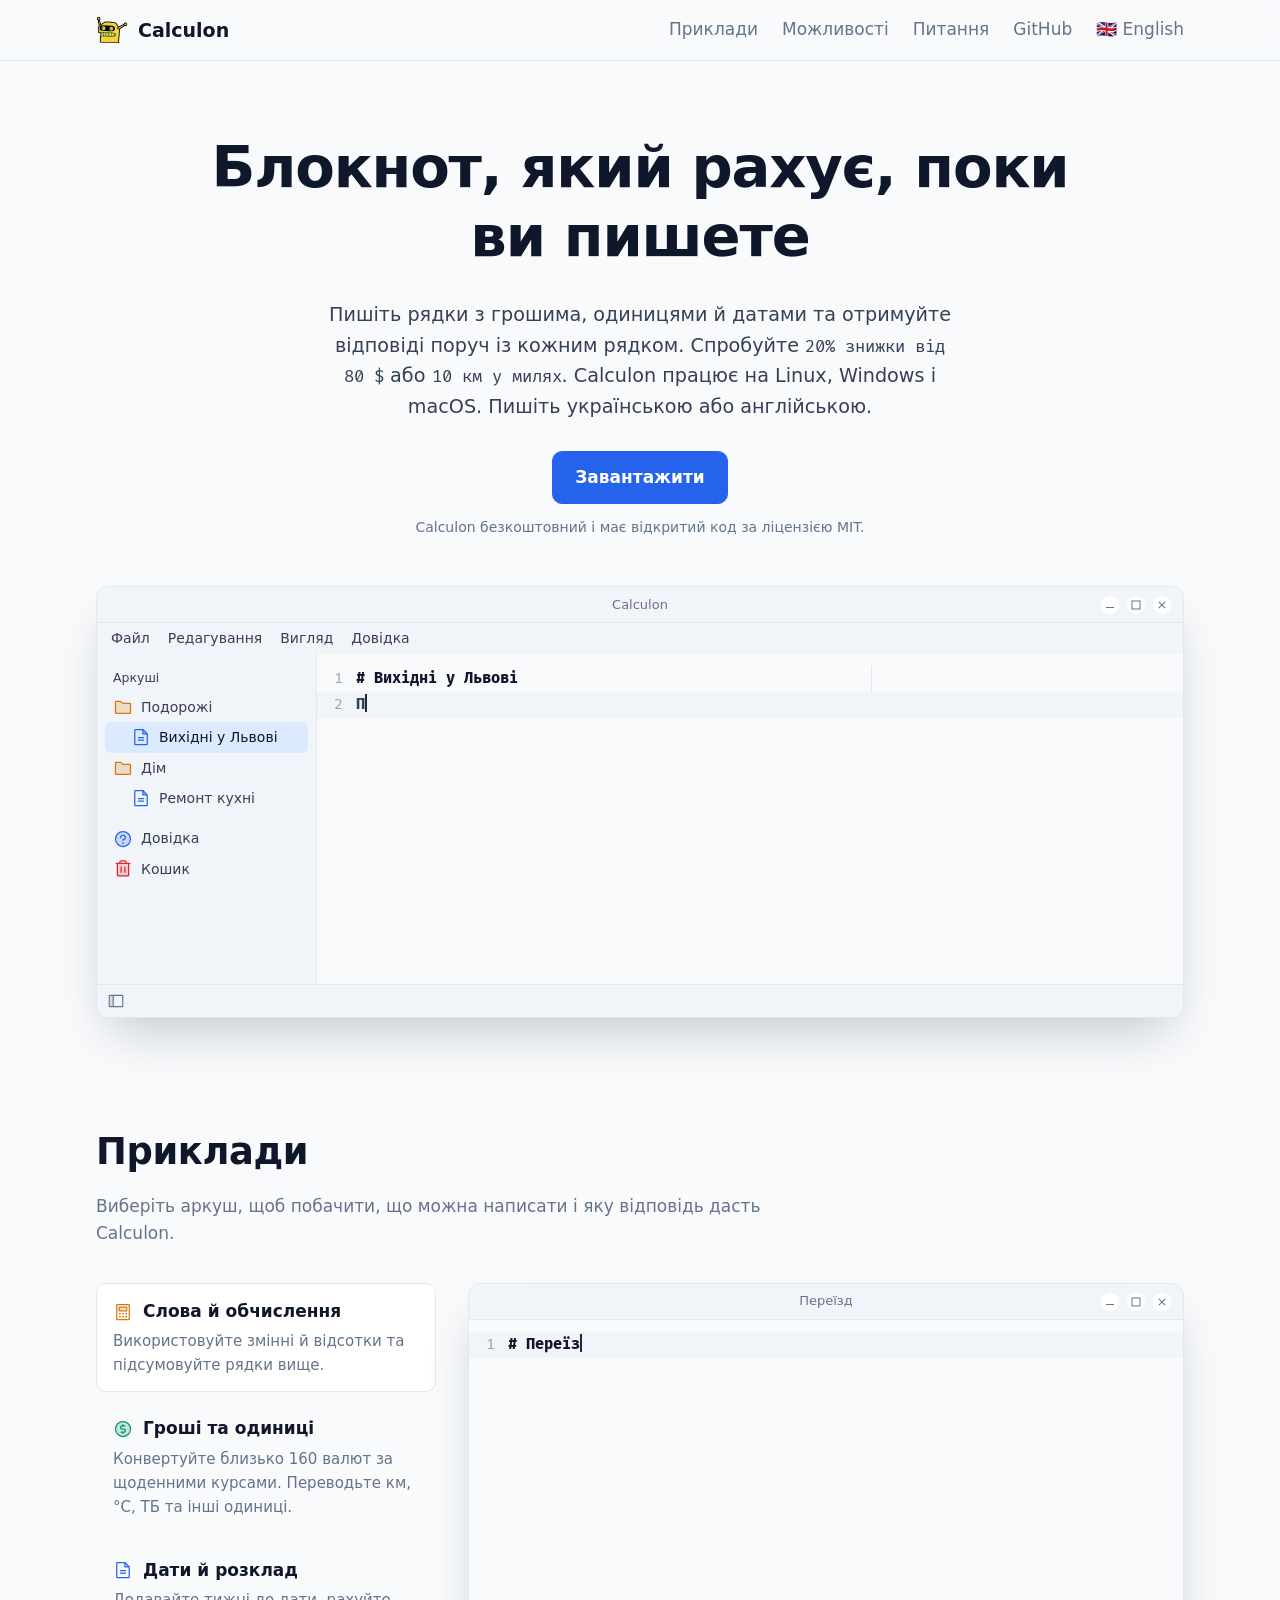
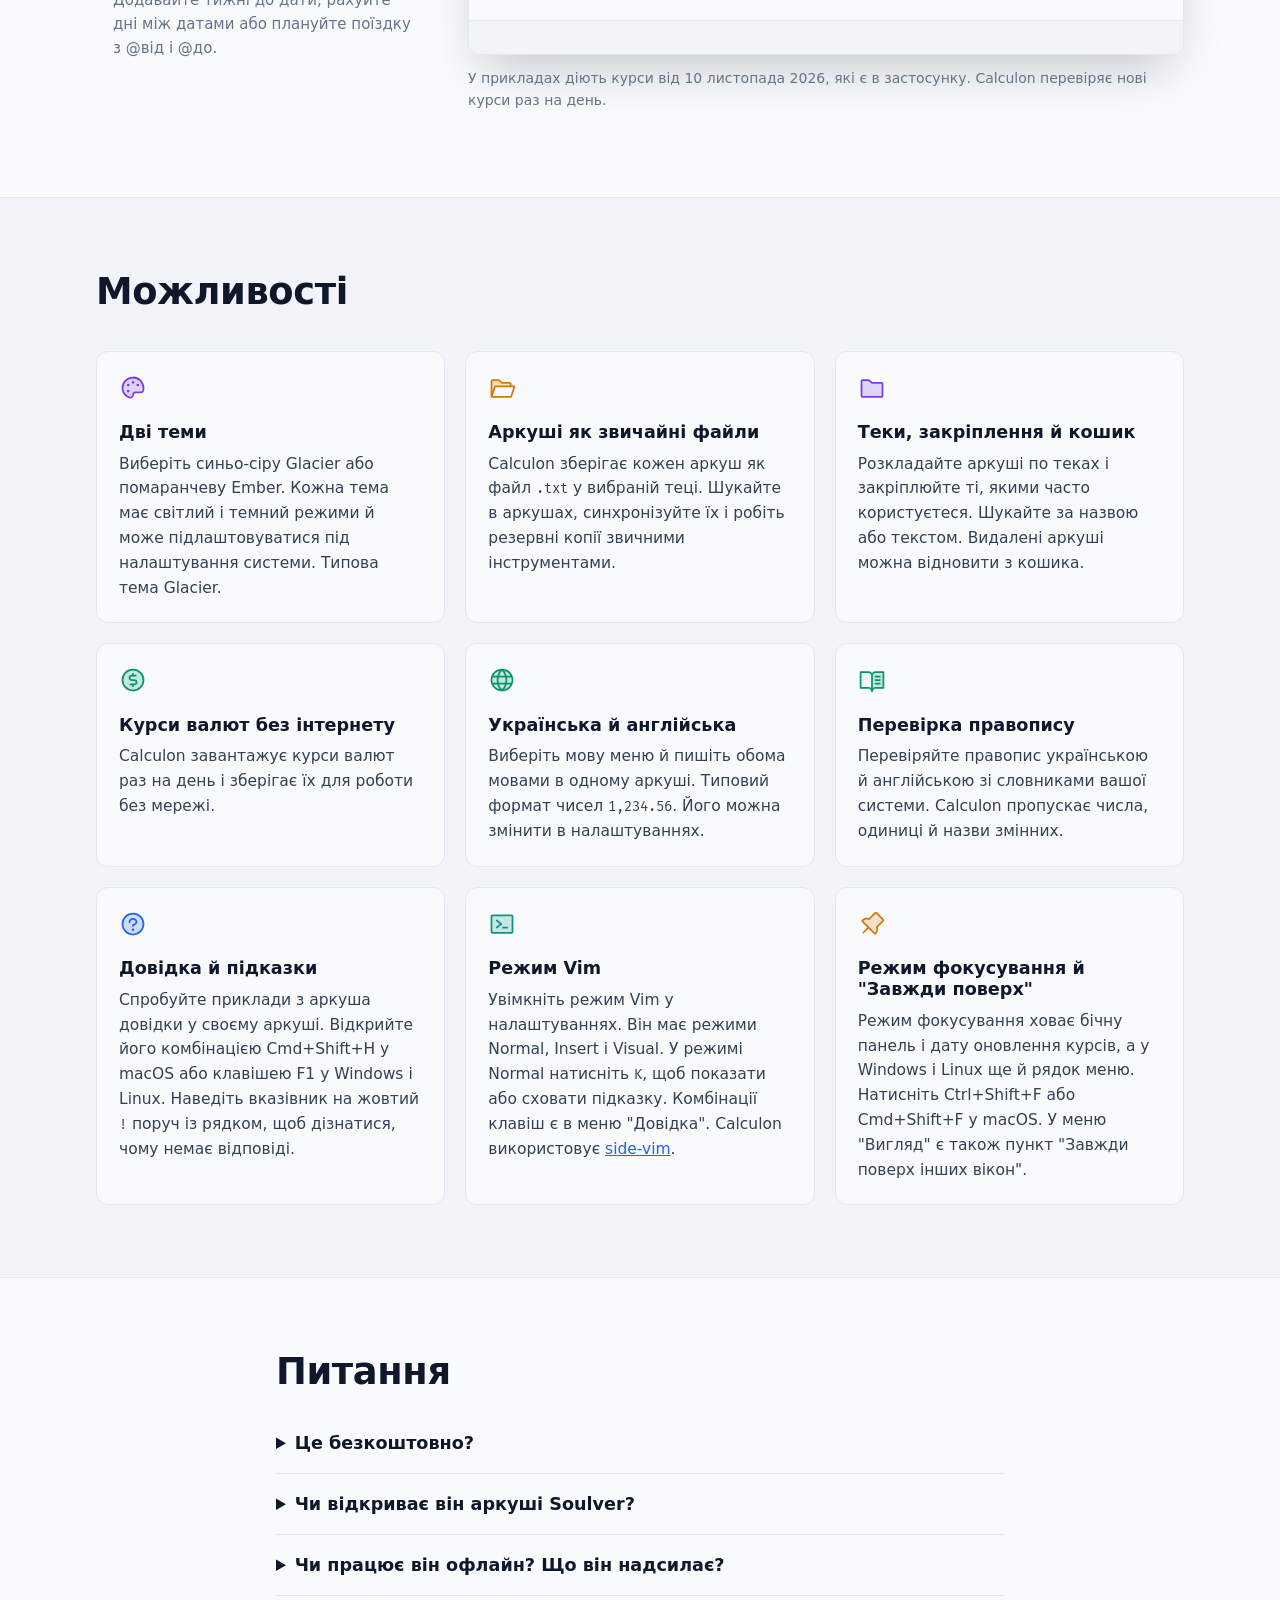
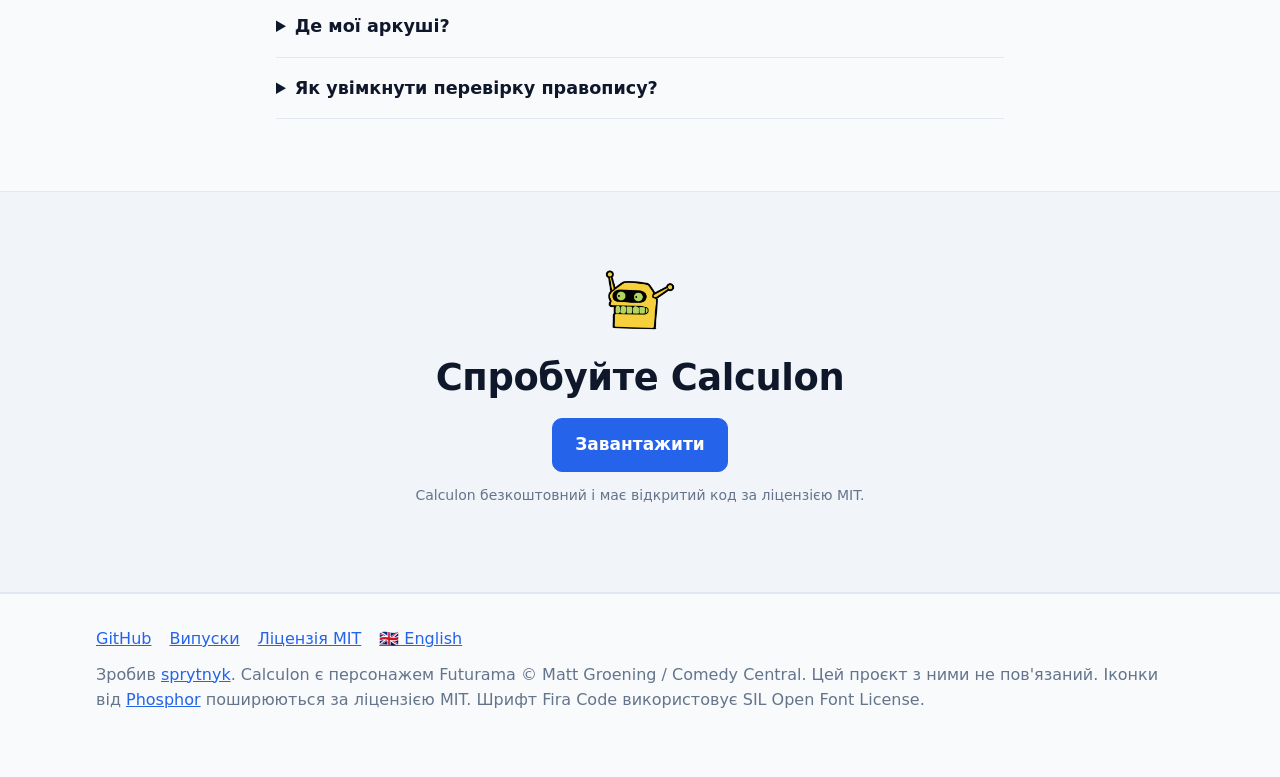
==== docs/uk/index.html @ 187b3427 "feat(site): add flags to language links Show a country flag beside each language switcher in the Eng" ====
<!doctype html>
<html lang="uk">
  <head>
    <meta charset="utf-8" />
    <meta name="viewport" content="width=device-width, initial-scale=1" />
    <title>Блокнот-калькулятор Calculon для Linux, Windows і macOS</title>
    <meta name="description" content="Блокнот, який рахує, поки ви пишете. Пишіть рядки з грошима, одиницями й датами. Безкоштовний застосунок із відкритим кодом для Linux, Windows і macOS." />
    <link rel="icon" href="../assets/icon.png" />
    <link rel="canonical" href="https://sprytnyk.github.io/calculon/uk/" />
    <link rel="alternate" hreflang="en" href="https://sprytnyk.github.io/calculon/" />
    <link rel="alternate" hreflang="uk" href="https://sprytnyk.github.io/calculon/uk/" />
    <link rel="alternate" hreflang="x-default" href="https://sprytnyk.github.io/calculon/" />
    <meta property="og:type" content="website" />
    <meta property="og:site_name" content="Calculon" />
    <meta property="og:title" content="Блокнот-калькулятор Calculon для Linux, Windows і macOS" />
    <meta property="og:description" content="Блокнот, який рахує, поки ви пишете. Пишіть рядки з грошима, одиницями й датами. Безкоштовний застосунок із відкритим кодом для Linux, Windows і macOS." />
    <meta property="og:url" content="https://sprytnyk.github.io/calculon/uk/" />
    <meta property="og:image" content="https://sprytnyk.github.io/calculon/screenshot-uk.png" />
    <meta property="og:image:width" content="1200" />
    <meta property="og:image:height" content="630" />
    <meta property="og:locale" content="uk_UA" />
    <meta property="og:locale:alternate" content="en_GB" />
    <meta name="twitter:card" content="summary_large_image" />
    <script type="application/ld+json">
      {
        "@context": "https://schema.org",
        "@type": "SoftwareApplication",
        "name": "Calculon",
        "description": "Блокнот, який рахує, поки ви пишете. Пишіть рядки з грошима, одиницями й датами. Безкоштовний застосунок із відкритим кодом для Linux, Windows і macOS.",
        "applicationCategory": "UtilitiesApplication",
        "operatingSystem": "Linux, Windows, macOS",
        "url": "https://sprytnyk.github.io/calculon/uk/",
        "downloadUrl": "https://github.com/sprytnyk/calculon/releases/latest",
        "codeRepository": "https://github.com/sprytnyk/calculon",
        "license": "https://opensource.org/license/mit",
        "inLanguage": [
          "en",
          "uk"
        ],
        "image": "https://sprytnyk.github.io/calculon/assets/icon.png",
        "screenshot": "https://sprytnyk.github.io/calculon/screenshot-uk.png",
        "offers": {
          "@type": "Offer",
          "price": "0",
          "priceCurrency": "USD"
        }
      }
    </script>
    <link rel="stylesheet" href="../assets/theme.css" />
    <link rel="stylesheet" href="../assets/site.css" />
  </head>
  <body>
    <header class="top">
      <div class="wrap">
        <a class="brand" href="./"><img src="../assets/icon.png" alt="" />Calculon</a>
        <nav>
          <a class="optional" href="#examples">Приклади</a>
          <a class="optional" href="#features">Можливості</a>
          <a class="optional" href="#faq">Питання</a>
          <a href="https://github.com/sprytnyk/calculon">GitHub</a>
          <a href="../" data-lang="en" hreflang="en" lang="en">🇬🇧 English</a>
        </nav>
      </div>
    </header>

    <main>
      <div class="hero wrap">
        <h1>Блокнот, який рахує, поки ви&nbsp;пишете</h1>
        <p class="lead">
          Пишіть рядки з грошима, одиницями й датами та отримуйте відповіді поруч із кожним рядком.
          Спробуйте <code>20% знижки від 80 $</code> або <code>10 км у милях</code>.
          Calculon працює на Linux, Windows і macOS. Пишіть українською або англійською.
        </p>
        <div data-downloads>
          <div class="downloads">
            <a class="button primary" href="https://github.com/sprytnyk/calculon/releases/latest"
              >Завантажити</a
            >
          </div>
          <p class="download-note">Calculon безкоштовний і має відкритий код за ліцензією MIT.</p>
        </div>

        <div class="window" data-hero aria-label="Приклад аркуша Calculon із відповідями поруч із рядками">
          <div class="titlebar">
            <span class="dots"><i></i><i></i><i></i></span>Calculon
          </div>
          <div class="menubar"></div>
          <div class="window-body">
            <aside class="side"></aside>
            <div class="sheet"></div>
          </div>
          <div class="statusbar"><span class="total"></span></div>
        </div>
      </div>

      <section id="examples">
        <div class="wrap">
          <div class="section-head">
            <h2>Приклади</h2>
            <p class="muted">
              Виберіть аркуш, щоб побачити, що можна написати і яку відповідь дасть Calculon.
            </p>
          </div>
          <div class="examples" data-examples>
            <div class="tabs" role="tablist" aria-label="Приклади">
              <button class="tab" role="tab" data-sheet="basics" data-icon="numbers">
                <strong>Слова й обчислення</strong>
                <span class="text">Використовуйте змінні й відсотки та підсумовуйте рядки вище.</span>
              </button>
              <button class="tab" role="tab" data-sheet="money" data-icon="rates">
                <strong>Гроші та одиниці</strong>
                <span class="text"
                  >Конвертуйте близько 160 валют за щоденними курсами. Переводьте км,
                  °C, ТБ та інші одиниці.</span
                >
              </button>
              <button class="tab" role="tab" data-sheet="dates" data-icon="sheet">
                <strong>Дати й розклад</strong>
                <span class="text"
                  >Додавайте тижні до дати, рахуйте дні між датами або плануйте поїздку з @від і
                  @до.</span
                >
              </button>
            </div>
            <div class="example">
              <div class="window">
                <div class="titlebar">
                  <span class="dots"><i></i><i></i><i></i></span><span class="name"></span>
                </div>
                <div class="window-body"><div class="sheet" role="tabpanel"></div></div>
                <div class="statusbar"><span class="total"></span></div>
              </div>
              <p class="rates-note">
                У прикладах діють курси від <span data-rates-date></span>, які є в застосунку.
                Calculon перевіряє нові курси раз на день.
              </p>
            </div>
          </div>
        </div>
      </section>

      <section id="features" class="alt">
        <div class="wrap">
          <div class="section-head">
            <h2>Можливості</h2>
          </div>
          <div class="features">
            <div class="card">
              <span class="icon" style="mask-image: url(../assets/icons/colours.svg); -webkit-mask-image: url(../assets/icons/colours.svg); background: var(--icon-violet)"></span>
              <h3>Дві теми</h3>
              <p>
                Виберіть синьо-сіру Glacier або помаранчеву Ember. Кожна тема має світлий і темний
                режими й може підлаштовуватися під налаштування системи. Типова тема Glacier.
              </p>
            </div>
            <div class="card">
              <span class="icon" style="mask-image: url(../assets/icons/open_directory.svg); -webkit-mask-image: url(../assets/icons/open_directory.svg); background: var(--icon-amber)"></span>
              <h3>Аркуші як звичайні файли</h3>
              <p>
                Calculon зберігає кожен аркуш як файл <code>.txt</code> у вибраній теці.
                Шукайте в аркушах, синхронізуйте їх і робіть резервні копії звичними інструментами.
              </p>
            </div>
            <div class="card">
              <span class="icon" style="mask-image: url(../assets/icons/directory.svg); -webkit-mask-image: url(../assets/icons/directory.svg); background: var(--icon-violet)"></span>
              <h3>Теки, закріплення й кошик</h3>
              <p>
                Розкладайте аркуші по теках і закріплюйте ті, якими часто користуєтеся.
                Шукайте за назвою або текстом. Видалені аркуші можна відновити з кошика.
              </p>
            </div>
            <div class="card">
              <span class="icon" style="mask-image: url(../assets/icons/rates.svg); -webkit-mask-image: url(../assets/icons/rates.svg); background: var(--icon-green)"></span>
              <h3>Курси валют без інтернету</h3>
              <p>
                Calculon завантажує курси валют раз на день і зберігає їх для роботи без мережі.
              </p>
            </div>
            <div class="card">
              <span class="icon" style="mask-image: url(../assets/icons/language.svg); -webkit-mask-image: url(../assets/icons/language.svg); background: var(--icon-green)"></span>
              <h3>Українська й англійська</h3>
              <p>
                Виберіть мову меню й пишіть обома мовами в одному аркуші. Типовий формат
                чисел <code>1,234.56</code>. Його можна змінити в налаштуваннях.
              </p>
            </div>
            <div class="card">
              <span class="icon" style="mask-image: url(../assets/icons/spell_add.svg); -webkit-mask-image: url(../assets/icons/spell_add.svg); background: var(--icon-green)"></span>
              <h3>Перевірка правопису</h3>
              <p>
                Перевіряйте правопис українською й англійською зі словниками вашої системи.
                Calculon пропускає числа, одиниці й назви змінних.
              </p>
            </div>
            <div class="card">
              <span class="icon" style="mask-image: url(../assets/icons/help.svg); -webkit-mask-image: url(../assets/icons/help.svg); background: var(--icon-blue)"></span>
              <h3>Довідка й підказки</h3>
              <p>
                Спробуйте приклади з аркуша довідки у своєму аркуші.
                Відкрийте його комбінацією Cmd+Shift+H у macOS або клавішею F1 у Windows і Linux.
                Наведіть вказівник на жовтий <code>!</code> поруч із рядком, щоб дізнатися,
                чому немає відповіді.
              </p>
            </div>
            <div class="card">
              <span class="icon" style="mask-image: url(../assets/icons/vim.svg); -webkit-mask-image: url(../assets/icons/vim.svg); background: var(--icon-teal)"></span>
              <h3>Режим Vim</h3>
              <p>
                Увімкніть режим Vim у налаштуваннях. Він має режими Normal, Insert і Visual.
                У режимі Normal натисніть <code>K</code>, щоб показати або сховати підказку.
                Комбінації клавіш є в меню "Довідка". Calculon використовує
                <a href="https://github.com/sprytnyk/side-vim">side-vim</a>.
              </p>
            </div>
            <div class="card">
              <span class="icon" style="mask-image: url(../assets/icons/pin.svg); -webkit-mask-image: url(../assets/icons/pin.svg); background: var(--icon-amber)"></span>
              <h3>Режим фокусування й "Завжди поверх"</h3>
              <p>
                Режим фокусування ховає бічну панель і дату оновлення курсів, а у Windows і Linux
                ще й рядок меню. Натисніть Ctrl+Shift+F або Cmd+Shift+F у macOS. У меню "Вигляд"
                є також пункт "Завжди поверх інших вікон".
              </p>
            </div>
          </div>
        </div>
      </section>

      <section id="faq">
        <div class="wrap faq">
          <h2>Питання</h2>
          <details>
            <summary>Це безкоштовно?</summary>
            <div>
              <p>
                Calculon безкоштовний. Код за ліцензією MIT доступний
                <a href="https://github.com/sprytnyk/calculon">на GitHub</a>.
              </p>
            </div>
          </details>
          <details>
            <summary>Чи відкриває він аркуші Soulver?</summary>
            <div>
              <p>
                Більшість аркушів із синтаксисом <a href="https://soulver.app">Soulver</a>
                працює в Calculon. Для розкладу поїздки в Calculon є рядки <code>@від</code> і
                <code>@до</code>. У Soulver початок і кінець поїздки задають в інтерфейсі.
                Calculon є незалежним проєктом.
              </p>
            </div>
          </details>
          <details>
            <summary>Чи працює він офлайн? Що він надсилає?</summary>
            <div>
              <p>
                Calculon рахує на вашому комп'ютері. Він бере курси валют з open.er-api.com або
                Frankfurter. Без інтернету він використовує останні збережені курси. Коли ви
                відкриваєте "Про Calculon", застосунок перевіряє на GitHub, чи є нова версія.
                Calculon працює без облікового запису й відстеження дій користувача.
              </p>
            </div>
          </details>
          <details>
            <summary>Де мої аркуші?</summary>
            <div>
              <p>
                Під час першого запуску Calculon пропонує <code>~/Documents/Calculon</code>.
                У налаштуваннях можна вибрати іншу теку. Якщо файл змінився на диску, поки ви
                його редагували, натисніть "Зберегти копію". Ваші зміни опиняться в новому аркуші
                в тій самій теці.
              </p>
            </div>
          </details>
          <details>
            <summary>Як увімкнути перевірку правопису?</summary>
            <div>
              <p>
                Calculon використовує перевірку правопису вашої системи. На Linux це Hunspell.
                Ця команда встановить його з українським і англійським словниками в Debian чи Ubuntu.
              </p>
              <pre>sudo apt install libhunspell-1.7-0 hunspell-en-us hunspell-uk</pre>
              <p>
                На macOS встановіть Hunspell через Homebrew і покладіть словники en_US та uk_UA у
                <code>~/Library/Spelling</code>. Кроки є в
                <a href="https://github.com/sprytnyk/calculon#spell-check">README</a>.
                На Windows Calculon використовує перевірку правопису самої Windows. Для
                української додайте мову в Параметрах Windows, у розділі Час і мова &gt; Мова та
                регіон.
              </p>
              <p>
                Виберіть Перевіряти правопис у меню Вигляд.
                Або натисніть Cmd+Option+S у macOS чи F7 у Windows і Linux.
              </p>
            </div>
          </details>
        </div>
      </section>

      <section class="cta alt">
        <div class="wrap">
          <img src="../assets/icon.png" alt="" />
          <h2>Спробуйте Calculon</h2>
          <div data-downloads>
            <div class="downloads">
              <a class="button primary" href="https://github.com/sprytnyk/calculon/releases/latest"
                >Завантажити</a
              >
            </div>
            <p class="download-note">Calculon безкоштовний і має відкритий код за ліцензією MIT.</p>
          </div>
        </div>
      </section>
    </main>

    <footer>
      <div class="wrap">
        <div class="links">
          <a href="https://github.com/sprytnyk/calculon">GitHub</a>
          <a href="https://github.com/sprytnyk/calculon/releases">Випуски</a>
          <a href="https://github.com/sprytnyk/calculon/blob/main/LICENSE">Ліцензія MIT</a>
          <a href="../" data-lang="en" hreflang="en" lang="en">🇬🇧 English</a>
        </div>
        <p>
          Зробив <a href="https://sprytnyk.dev">sprytnyk</a>. Calculon є персонажем Futurama ©
          Matt Groening / Comedy Central. Цей проєкт з ними не пов'язаний. Іконки від
          <a href="https://phosphoricons.com">Phosphor</a> поширюються за ліцензією MIT.
          Шрифт Fira Code використовує SIL Open Font License.
        </p>
      </div>
    </footer>

    <script src="../assets/sheets.js"></script>
    <script src="../assets/site.js"></script>
  </body>
</html>
---- docs/assets/theme.css ----
/* Made by scripts/build_site.py from Calculon's Glacier theme. Don't edit by hand. */
:root {
  color-scheme: light dark;
  --bg: #f8fafc;
  --sidebar: #f1f5f9;
  --surface: #ffffff;
  --border: #e2e8f0;
  --text: #1e293b;
  --muted: #64748b;
  --accent: #2563eb;
  --selection: #dbeafe;
  --current-line: #f1f5f9;
  --result: #047857;
  --result-hover: #064e3b;
  --number: #b45309;
  --unit: #1d4ed8;
  --variable: #7c3aed;
  --keyword: #475569;
  --operator: #64748b;
  --comment: #94a3b8;
  --heading: #0f172a;
  --label: #334155;
  --tag: #047857;
  --misspelled: #856000;
  --invalid-number: #e11d48;
  --error: #e11d48;
  --on-accent: #ffffff;
  --icon-neutral: #64748b;
  --icon-blue: #2563eb;
  --icon-amber: #d97706;
  --icon-violet: #7c3aed;
  --icon-green: #059669;
  --icon-teal: #0d9488;
  --icon-cyan: #0891b2;
  --icon-rose: #e11d48;
  --icon-red: #dc2626;
  --icon-yellow: #ca8a04;
  --icon-indigo: #4f46e5;
}
@media (prefers-color-scheme: dark) {
  :root {
    --bg: #0f172a;
    --sidebar: #1e293b;
    --surface: #283548;
    --border: #334155;
    --text: #e2e8f0;
    --muted: #94a3b8;
    --accent: #60a5fa;
    --selection: #1c3767;
    --current-line: #162032;
    --result: #7dd3ae;
    --result-hover: #bbf0d6;
    --number: #fbbf24;
    --unit: #93c5fd;
    --variable: #a78bfa;
    --keyword: #94a3b8;
    --operator: #94a3b8;
    --comment: #64748b;
    --heading: #ffffff;
    --label: #cbd5e1;
    --tag: #34d399;
    --misspelled: #f5d76e;
    --invalid-number: #fb7185;
    --error: #fb7185;
    --on-accent: #0f172a;
    --icon-neutral: #94a3b8;
    --icon-blue: #60a5fa;
    --icon-amber: #fbbf24;
    --icon-violet: #a78bfa;
    --icon-green: #34d399;
    --icon-teal: #2dd4bf;
    --icon-cyan: #22d3ee;
    --icon-rose: #fb7185;
    --icon-red: #f87171;
    --icon-yellow: #facc15;
    --icon-indigo: #818cf8;
  }
}
---- docs/assets/site.css ----
/* Calculon's website. Colours come from theme.css (the app's Glacier theme). */

@font-face {
  font-family: "Fira Code";
  src: url("fonts/FiraCode-Regular.ttf") format("truetype");
  font-weight: 400;
  font-display: swap;
}
@font-face {
  font-family: "Fira Code";
  src: url("fonts/FiraCode-Bold.ttf") format("truetype");
  font-weight: 700;
  font-display: swap;
}

:root {
  --mono: "Fira Code", ui-monospace, "SFMono-Regular", Menlo, Consolas, monospace;
  --sans: ui-sans-serif, system-ui, -apple-system, "Segoe UI", Roboto, sans-serif;
  --radius: 12px;
  --shadow: 0 24px 48px -16px rgb(15 23 42 / 0.25);
  --page: 1120px;
}
@media (prefers-color-scheme: dark) {
  :root {
    --shadow: 0 24px 48px -12px rgb(0 0 0 / 0.5);
  }
}

* {
  box-sizing: border-box;
}
html {
  scroll-behavior: smooth;
}
body {
  margin: 0;
  background: var(--bg);
  color: var(--text);
  font: 17px/1.6 var(--sans);
  -webkit-font-smoothing: antialiased;
}
a {
  color: var(--accent);
}
h1,
h2,
h3 {
  color: var(--heading);
  line-height: 1.2;
  margin: 0 0 0.5em;
}
h1 {
  font-size: clamp(2.2rem, 6vw, 3.6rem);
  letter-spacing: -0.02em;
}
h2 {
  font-size: clamp(1.6rem, 4vw, 2.3rem);
  letter-spacing: -0.01em;
}
h3 {
  font-size: 1.1rem;
}
p {
  margin: 0 0 1em;
}
.wrap {
  max-width: var(--page);
  margin: 0 auto;
  padding: 0 16px;
}
.muted {
  color: var(--muted);
}

/* Icons: Phosphor SVGs used as a mask, so they take any colour */
.icon {
  display: inline-block;
  flex: none;
  width: 20px;
  height: 20px;
  background: var(--icon-neutral);
  -webkit-mask: center / contain no-repeat;
  mask: center / contain no-repeat;
}

/* Top bar */
.top {
  position: sticky;
  top: 0;
  z-index: 10;
  background: color-mix(in srgb, var(--bg) 85%, transparent);
  backdrop-filter: blur(10px);
  border-bottom: 1px solid var(--border);
}
.top .wrap {
  display: flex;
  align-items: center;
  gap: 24px;
  height: 60px;
}
.brand {
  display: flex;
  align-items: center;
  gap: 10px;
  color: var(--heading);
  font-size: 19px;
  font-weight: 700;
  text-decoration: none;
  margin-right: auto;
}
.brand img {
  width: 32px;
  height: 32px;
}
.top nav {
  display: flex;
  gap: 24px;
  font-size: 17px;
}
.top nav a {
  color: var(--muted);
  text-decoration: none;
}
.top nav a:hover {
  color: var(--text);
}
@media (max-width: 640px) {
  .top nav .optional {
    display: none;
  }
}

/* Hero */
/* Top and bottom only. The sides keep .wrap's gutter, so the window doesn't touch the screen edges. */
.hero {
  padding-top: 72px;
  padding-bottom: 40px;
  text-align: center;
}
.hero .lead {
  max-width: 640px;
  margin: 0 auto 28px;
  font-size: 1.2rem;
  color: var(--label);
}
.hero .window {
  margin-top: 48px;
  text-align: left;
}

/* Download buttons */
.downloads {
  display: flex;
  flex-wrap: wrap;
  justify-content: center;
  gap: 12px;
}
.button {
  display: inline-flex;
  align-items: center;
  gap: 8px;
  padding: 12px 22px;
  border-radius: 10px;
  border: 1px solid var(--border);
  background: var(--surface);
  color: var(--text);
  font-weight: 600;
  text-decoration: none;
}
.button.primary {
  background: var(--accent);
  border-color: var(--accent);
  color: var(--on-accent);
}
.button:hover {
  filter: brightness(1.08);
}
.download-note {
  margin-top: 12px;
  font-size: 14px;
  color: var(--muted);
}

/* The app window */
.window {
  border: 1px solid var(--border);
  border-radius: var(--radius);
  background: var(--bg);
  box-shadow: var(--shadow);
  overflow: hidden;
}
.titlebar {
  position: relative;
  display: flex;
  align-items: center;
  justify-content: center;
  height: 36px;
  background: var(--sidebar);
  border-bottom: 1px solid var(--border);
  font-size: 13px;
  color: var(--muted);
}
/* window buttons on the right, as on most Linux desktops: minimise, maximise, close */
.titlebar .dots {
  position: absolute;
  right: 12px;
  display: flex;
  gap: 8px;
}
.titlebar .dots i {
  position: relative;
  width: 18px;
  height: 18px;
  border-radius: 50%;
  background: var(--surface);
}
.titlebar .dots i::before,
.titlebar .dots i::after {
  content: "";
  position: absolute;
  left: 50%;
  top: 50%;
  border-color: var(--muted);
}
.titlebar .dots i:nth-child(1)::before {
  width: 8px;
  border-top: 1.5px solid var(--muted);
  transform: translate(-50%, 2px);
}
.titlebar .dots i:nth-child(2)::before {
  width: 7px;
  height: 7px;
  border: 1.5px solid var(--muted);
  transform: translate(-50%, -50%);
}
.titlebar .dots i:nth-child(3)::before,
.titlebar .dots i:nth-child(3)::after {
  width: 9px;
  border-top: 1.5px solid var(--muted);
  transform: translate(-50%, -50%) rotate(45deg);
}
.titlebar .dots i:nth-child(3)::after {
  transform: translate(-50%, -50%) rotate(-45deg);
}
.menubar {
  display: flex;
  gap: 18px;
  padding: 4px 14px;
  background: var(--sidebar);
  font-size: 14px;
  color: var(--label);
}
.window-body {
  display: grid;
  grid-template-columns: 220px 1fr;
  min-height: 330px;
}
.side {
  background: var(--sidebar);
  border-right: 1px solid var(--border);
  padding: 10px 8px;
  font-size: 14px;
}
.side .row {
  display: flex;
  align-items: center;
  gap: 8px;
  padding: 4px 8px;
  border-radius: 6px;
  white-space: nowrap;
  overflow: hidden;
  text-overflow: ellipsis;
  color: var(--label);
}
.side .row.child {
  padding-left: 26px;
}
/* sheets open on a click; directories, Help and Trash are plain labels */
.side button.row {
  width: 100%;
  border: 0;
  background: none;
  font: inherit;
  text-align: left;
  cursor: pointer;
}
.side button.row:hover {
  background: var(--surface);
}
.side button.row:focus-visible {
  outline: 2px solid var(--accent);
  outline-offset: -2px;
}
.side .row.current,
.side button.row.current:hover {
  background: var(--selection);
  color: var(--heading);
}
.side .gap {
  height: 10px;
}
/* as in the app: the total in the middle, in the answers' colour */
.statusbar {
  display: flex;
  justify-content: center;
  gap: 16px;
  padding: 5px 14px;
  background: var(--sidebar);
  border-top: 1px solid var(--border);
  font-size: 14px;
  color: var(--muted);
  white-space: nowrap;
  overflow: hidden;
}
/* position: absolute takes the sidebar button out of the flex row, so the total stays in the middle */
.statusbar {
  position: relative;
}
.statusbar .side-toggle {
  position: absolute;
  left: 6px;
  top: 50%;
  transform: translateY(-50%);
  display: flex;
  padding: 2px 4px;
  border: 0;
  border-radius: 4px;
  background: none;
  cursor: pointer;
}
.statusbar .side-toggle:hover {
  background: var(--surface);
}
.statusbar .side-toggle:focus-visible {
  outline: 2px solid var(--accent);
}
.statusbar .side-toggle .icon {
  width: 18px;
  height: 18px;
}
.window.no-side .window-body {
  grid-template-columns: 1fr;
}
.window.no-side .side {
  display: none;
}
.statusbar .total {
  color: var(--result);
  font-weight: 600;
}
/* keeps the bar one line high while the total is still empty */
.statusbar .total::after {
  content: "\200b";
}
@media (max-width: 760px) {
  .window-body {
    grid-template-columns: 1fr;
  }
  .side,
  .menubar,
  .statusbar .side-toggle {
    display: none;
  }
}

/* A sheet: line numbers, the text, and the answers column */
.sheet {
  position: relative;
  padding: 12px 0;
  font: 15px/1.75 var(--mono);
  font-variant-ligatures: contextual;
  background: var(--bg);
}
.line {
  display: grid;
  grid-template-columns: 2.6em minmax(0, 1fr) minmax(7.5em, 36%);
  min-height: 1.75em;
}
.line .n {
  text-align: right;
  padding-right: 0.9em;
  color: var(--comment);
  user-select: none;
}
.line .src {
  white-space: pre;
  overflow: hidden;
  text-overflow: ellipsis;
  padding-right: 0.8em;
}
.line .ans {
  text-align: right;
  padding: 0 14px 0 10px;
  border-left: 1px solid var(--border);
  color: var(--result);
  white-space: nowrap;
  overflow: hidden;
  text-overflow: ellipsis;
  opacity: 0;
  transition: opacity 0.35s;
}
.line .ans.shown {
  opacity: 1;
}
.line .ans.total {
  font-weight: 700;
}
.line.current {
  background: var(--current-line);
}
.caret {
  display: inline-block;
  width: 2px;
  height: 1.2em;
  margin-right: -2px;
  vertical-align: -0.2em;
  background: var(--text);
  animation: blink 1s steps(1) infinite;
}
@keyframes blink {
  50% {
    opacity: 0;
  }
}
.number {
  color: var(--number);
}
.unit {
  color: var(--unit);
}
.variable {
  color: var(--variable);
}
.keyword {
  color: var(--keyword);
}
.operator {
  color: var(--operator);
}
.comment {
  color: var(--comment);
  font-style: italic;
}
.heading {
  color: var(--heading);
  font-weight: 700;
}
.label {
  color: var(--label);
  font-weight: 700;
}
.tag {
  color: var(--tag);
}
.miss {
  text-decoration: underline wavy var(--misspelled);
  text-decoration-thickness: 1px;
  text-underline-offset: 4px;
}
@media (max-width: 520px) {
  .sheet {
    font-size: 13px;
  }
  .line {
    grid-template-columns: 2.1em minmax(0, 1fr) minmax(6.5em, 40%);
  }
}

/* The right-click menu over the misspelled word in the kitchen sheet */
.ctxmenu {
  position: absolute;
  z-index: 2;
  min-width: 250px;
  padding: 4px;
  background: var(--surface);
  border: 1px solid var(--border);
  border-radius: 8px;
  box-shadow: var(--shadow);
  font: 13.5px/1.4 var(--sans);
  color: var(--text);
  opacity: 0;
  transform: translateY(-4px);
  transition:
    opacity 0.2s,
    transform 0.2s;
  pointer-events: none;
}
.ctxmenu.shown {
  opacity: 1;
  transform: none;
}
.ctxmenu .item {
  display: flex;
  align-items: center;
  gap: 10px;
  padding: 4px 10px;
  border-radius: 5px;
}
.ctxmenu .item.hl {
  background: var(--selection);
}
.ctxmenu .item.suggestion {
  font-weight: 700;
  padding-left: 40px;
}
.ctxmenu .keys {
  margin-left: auto;
  padding-left: 24px;
  color: var(--muted);
}
.ctxmenu hr {
  border: 0;
  border-top: 1px solid var(--border);
  margin: 4px 6px;
}
@media (max-width: 520px) {
  .ctxmenu {
    min-width: 0;
    font-size: 12.5px;
  }
  .ctxmenu .keys {
    display: none;
  }
}

/* Sections */
section {
  padding: 72px 0;
}
section.alt {
  background: var(--sidebar);
  border-top: 1px solid var(--border);
  border-bottom: 1px solid var(--border);
}
.section-head {
  max-width: 680px;
  margin-bottom: 36px;
}

/* Examples: tabs on the left, the sheet on the right */
.examples {
  display: grid;
  grid-template-columns: minmax(240px, 340px) 1fr;
  gap: 32px;
  align-items: start;
}
.tabs {
  display: flex;
  flex-direction: column;
  gap: 8px;
}
.tab {
  display: block;
  width: 100%;
  padding: 14px 16px;
  border: 1px solid transparent;
  border-radius: 10px;
  background: none;
  color: var(--text);
  font: inherit;
  text-align: left;
  cursor: pointer;
}
.tab strong {
  display: flex;
  align-items: center;
  gap: 10px;
  color: var(--heading);
}
.tab span.text {
  display: block;
  margin-top: 4px;
  font-size: 15px;
  color: var(--muted);
}
.tab:hover {
  background: var(--surface);
}
.tab[aria-selected="true"] {
  background: var(--surface);
  border-color: var(--border);
}
.tab:focus-visible {
  outline: 2px solid var(--accent);
  outline-offset: 2px;
}
.example .window-body {
  grid-template-columns: 1fr;
  min-height: 0;
}
.example .sheet {
  min-height: 300px;
}
.rates-note {
  margin-top: 12px;
  font-size: 14px;
  color: var(--muted);
}
/* On narrow screens the tabs go one under another, above the sheet. */
@media (max-width: 860px) {
  .examples {
    grid-template-columns: 1fr;
    gap: 20px;
  }
  .tab {
    padding: 10px 14px;
  }
}

/* Feature cards */
.features {
  display: grid;
  grid-template-columns: repeat(auto-fit, minmax(260px, 1fr));
  gap: 20px;
}
.card {
  padding: 22px;
  border: 1px solid var(--border);
  border-radius: var(--radius);
  background: var(--bg);
}
.card .icon {
  width: 28px;
  height: 28px;
  margin-bottom: 12px;
}
.card p {
  margin: 0;
  color: var(--label);
  font-size: 15.5px;
}

/* FAQ */
.faq {
  max-width: 760px;
}
.faq details {
  border-bottom: 1px solid var(--border);
  padding: 16px 0;
}
.faq summary {
  cursor: pointer;
  font-weight: 600;
  color: var(--heading);
  font-size: 1.1rem;
}
.faq details > div {
  margin-top: 12px;
  color: var(--label);
}
code,
pre {
  font-family: var(--mono);
  font-size: 0.88em;
}
pre {
  overflow-x: auto;
  padding: 12px 14px;
  border: 1px solid var(--border);
  border-radius: 8px;
  background: var(--surface);
  color: var(--text);
}

/* Footer */
.cta {
  text-align: center;
}
.cta img {
  width: 72px;
  height: 72px;
  margin-bottom: 12px;
}
footer {
  padding: 32px 0 48px;
  border-top: 1px solid var(--border);
  font-size: 16px;
  color: var(--muted);
}
footer .links {
  display: flex;
  flex-wrap: wrap;
  gap: 18px;
  margin-bottom: 10px;
}

@media (prefers-reduced-motion: reduce) {
  html {
    scroll-behavior: auto;
  }
  .line .ans,
  .ctxmenu {
    transition: none;
  }
  .caret {
    animation: none;
  }
}
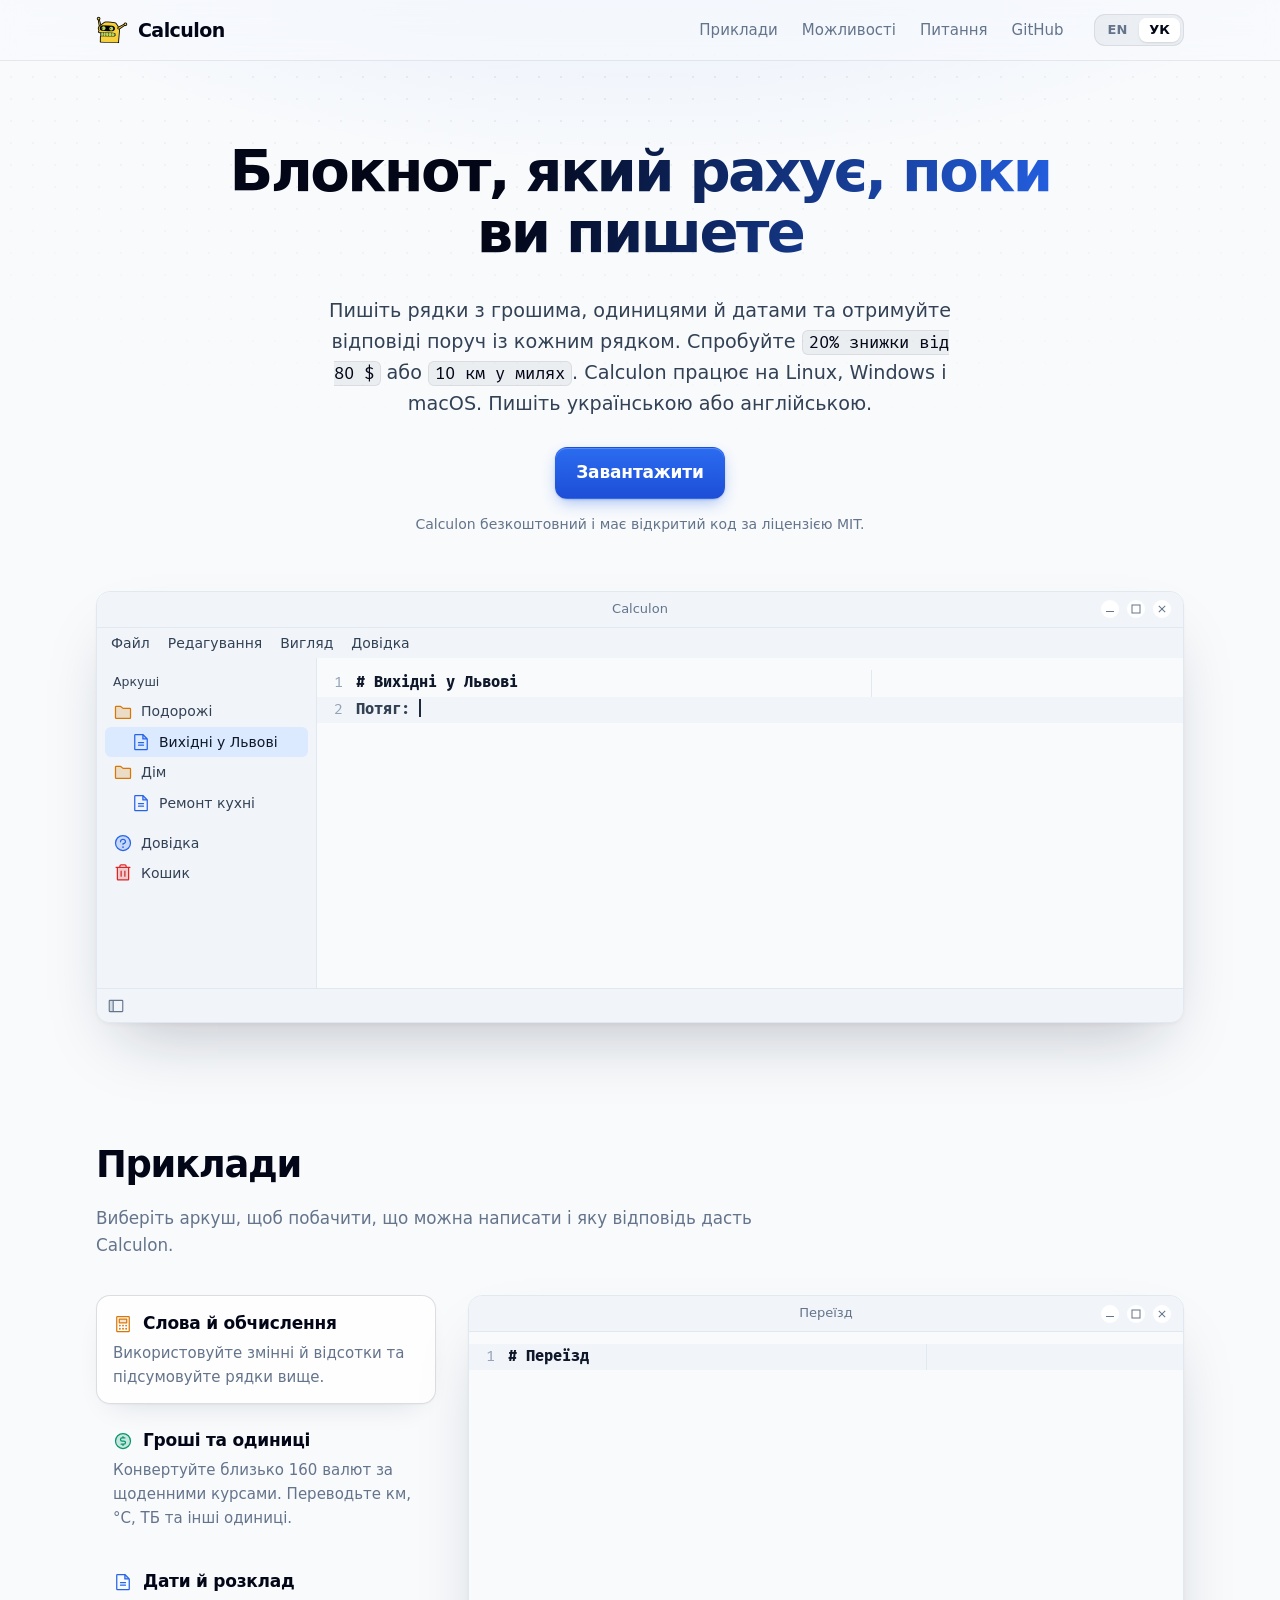
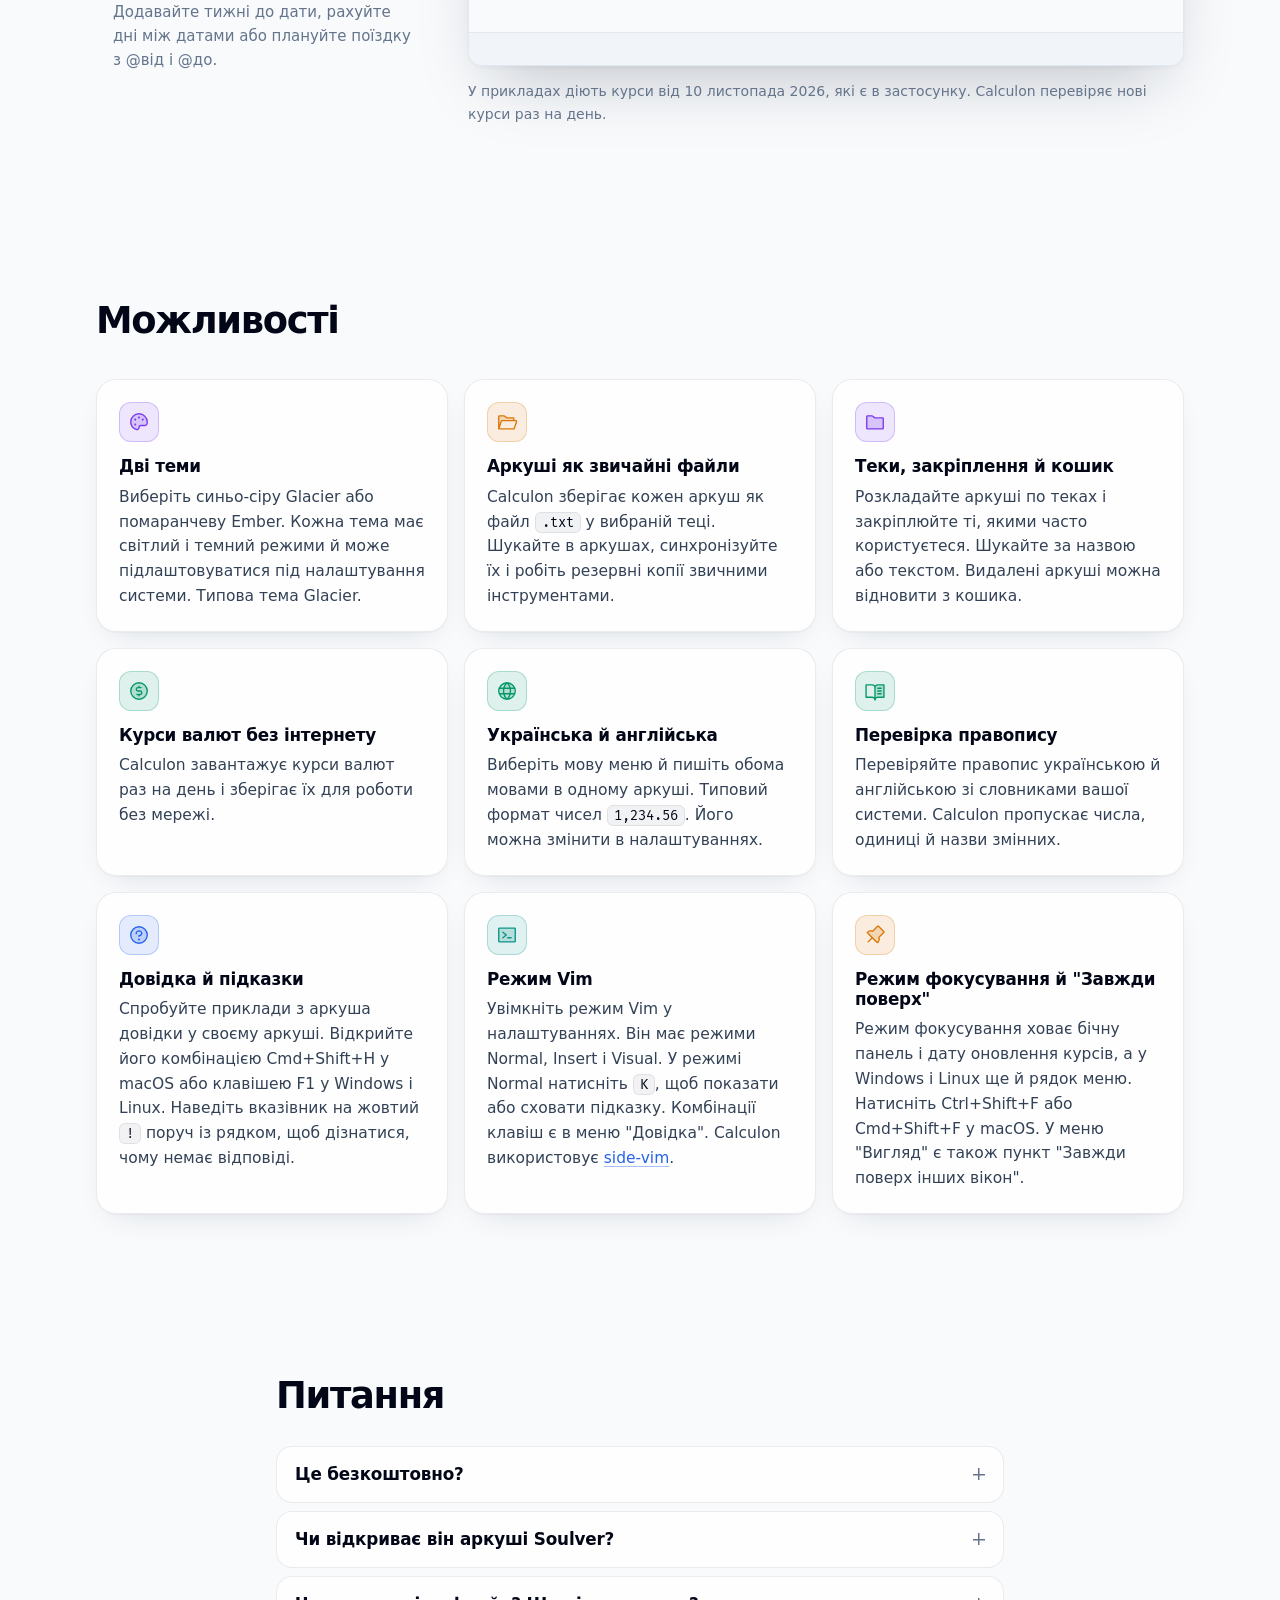
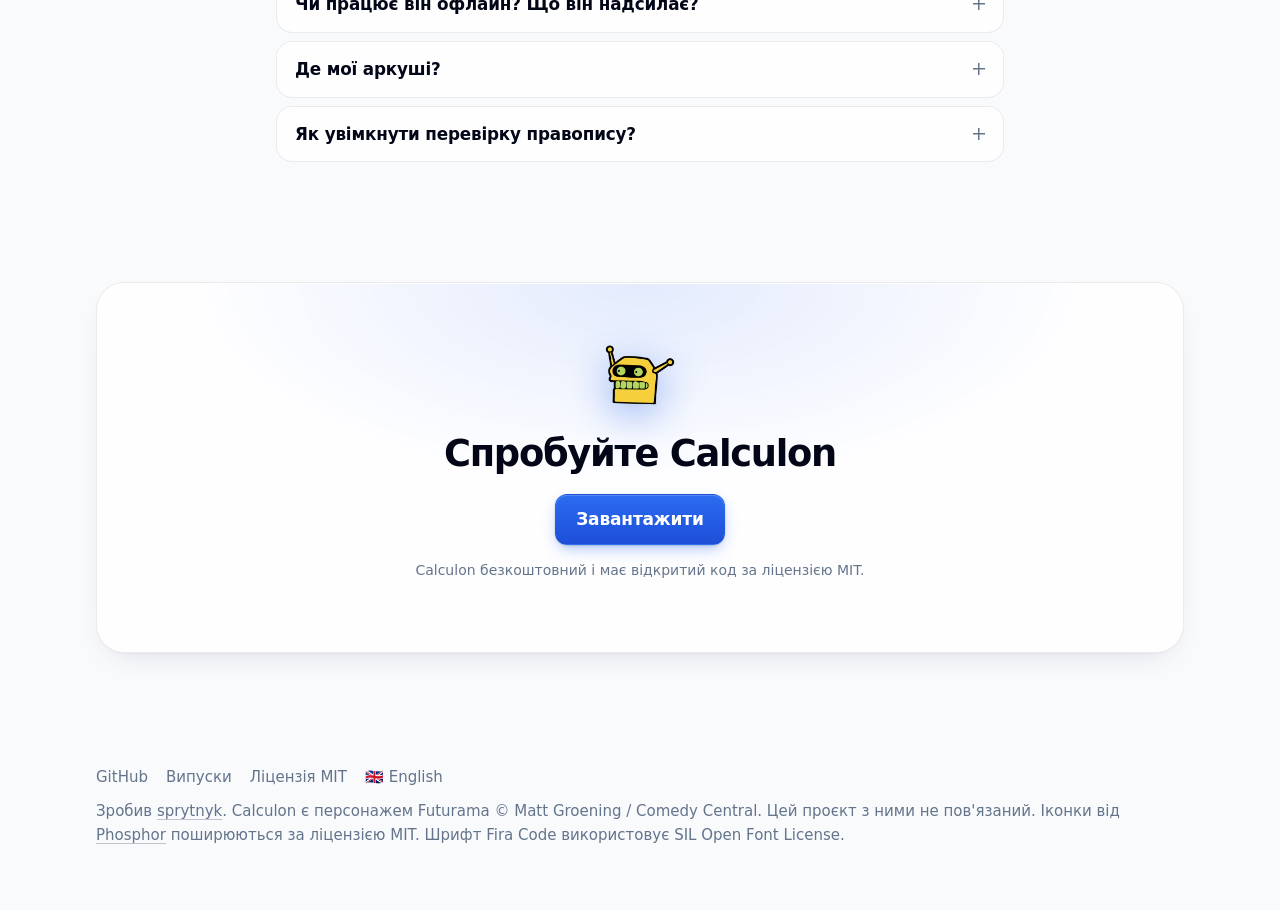
==== commit e6283bfd: "feat(site): restyle the website to match Loka's page The top of the page has a soft blue glow and a " ====
--- a/docs/uk/index.html
+++ b/docs/uk/index.html
@@ -58,8 +58,11 @@
           <a class="optional" href="#features">Можливості</a>
           <a class="optional" href="#faq">Питання</a>
           <a href="https://github.com/sprytnyk/calculon">GitHub</a>
-          <a href="../" data-lang="en" hreflang="en" lang="en">🇬🇧 English</a>
         </nav>
+        <div class="langs" aria-label="Мова">
+          <a href="../" data-lang="en" hreflang="en" lang="en" title="English">EN</a>
+          <span aria-current="page">УК</span>
+        </div>
       </div>
     </header>
 
@@ -139,14 +142,14 @@
         </div>
       </section>
 
-      <section id="features" class="alt">
+      <section id="features">
         <div class="wrap">
           <div class="section-head">
             <h2>Можливості</h2>
           </div>
           <div class="features">
             <div class="card">
-              <span class="icon" style="mask-image: url(../assets/icons/colours.svg); -webkit-mask-image: url(../assets/icons/colours.svg); background: var(--icon-violet)"></span>
+              <span class="tile" style="--tint: var(--icon-violet)"><span class="icon" style="mask-image: url(../assets/icons/colours.svg); -webkit-mask-image: url(../assets/icons/colours.svg)"></span></span>
               <h3>Дві теми</h3>
               <p>
                 Виберіть синьо-сіру Glacier або помаранчеву Ember. Кожна тема має світлий і темний
@@ -154,7 +157,7 @@
               </p>
             </div>
             <div class="card">
-              <span class="icon" style="mask-image: url(../assets/icons/open_directory.svg); -webkit-mask-image: url(../assets/icons/open_directory.svg); background: var(--icon-amber)"></span>
+              <span class="tile" style="--tint: var(--icon-amber)"><span class="icon" style="mask-image: url(../assets/icons/open_directory.svg); -webkit-mask-image: url(../assets/icons/open_directory.svg)"></span></span>
               <h3>Аркуші як звичайні файли</h3>
               <p>
                 Calculon зберігає кожен аркуш як файл <code>.txt</code> у вибраній теці.
@@ -162,7 +165,7 @@
               </p>
             </div>
             <div class="card">
-              <span class="icon" style="mask-image: url(../assets/icons/directory.svg); -webkit-mask-image: url(../assets/icons/directory.svg); background: var(--icon-violet)"></span>
+              <span class="tile" style="--tint: var(--icon-violet)"><span class="icon" style="mask-image: url(../assets/icons/directory.svg); -webkit-mask-image: url(../assets/icons/directory.svg)"></span></span>
               <h3>Теки, закріплення й кошик</h3>
               <p>
                 Розкладайте аркуші по теках і закріплюйте ті, якими часто користуєтеся.
@@ -170,14 +173,14 @@
               </p>
             </div>
             <div class="card">
-              <span class="icon" style="mask-image: url(../assets/icons/rates.svg); -webkit-mask-image: url(../assets/icons/rates.svg); background: var(--icon-green)"></span>
+              <span class="tile" style="--tint: var(--icon-green)"><span class="icon" style="mask-image: url(../assets/icons/rates.svg); -webkit-mask-image: url(../assets/icons/rates.svg)"></span></span>
               <h3>Курси валют без інтернету</h3>
               <p>
                 Calculon завантажує курси валют раз на день і зберігає їх для роботи без мережі.
               </p>
             </div>
             <div class="card">
-              <span class="icon" style="mask-image: url(../assets/icons/language.svg); -webkit-mask-image: url(../assets/icons/language.svg); background: var(--icon-green)"></span>
+              <span class="tile" style="--tint: var(--icon-green)"><span class="icon" style="mask-image: url(../assets/icons/language.svg); -webkit-mask-image: url(../assets/icons/language.svg)"></span></span>
               <h3>Українська й англійська</h3>
               <p>
                 Виберіть мову меню й пишіть обома мовами в одному аркуші. Типовий формат
@@ -185,7 +188,7 @@
               </p>
             </div>
             <div class="card">
-              <span class="icon" style="mask-image: url(../assets/icons/spell_add.svg); -webkit-mask-image: url(../assets/icons/spell_add.svg); background: var(--icon-green)"></span>
+              <span class="tile" style="--tint: var(--icon-green)"><span class="icon" style="mask-image: url(../assets/icons/spell_add.svg); -webkit-mask-image: url(../assets/icons/spell_add.svg)"></span></span>
               <h3>Перевірка правопису</h3>
               <p>
                 Перевіряйте правопис українською й англійською зі словниками вашої системи.
@@ -193,7 +196,7 @@
               </p>
             </div>
             <div class="card">
-              <span class="icon" style="mask-image: url(../assets/icons/help.svg); -webkit-mask-image: url(../assets/icons/help.svg); background: var(--icon-blue)"></span>
+              <span class="tile" style="--tint: var(--icon-blue)"><span class="icon" style="mask-image: url(../assets/icons/help.svg); -webkit-mask-image: url(../assets/icons/help.svg)"></span></span>
               <h3>Довідка й підказки</h3>
               <p>
                 Спробуйте приклади з аркуша довідки у своєму аркуші.
@@ -203,7 +206,7 @@
               </p>
             </div>
             <div class="card">
-              <span class="icon" style="mask-image: url(../assets/icons/vim.svg); -webkit-mask-image: url(../assets/icons/vim.svg); background: var(--icon-teal)"></span>
+              <span class="tile" style="--tint: var(--icon-teal)"><span class="icon" style="mask-image: url(../assets/icons/vim.svg); -webkit-mask-image: url(../assets/icons/vim.svg)"></span></span>
               <h3>Режим Vim</h3>
               <p>
                 Увімкніть режим Vim у налаштуваннях. Він має режими Normal, Insert і Visual.
@@ -213,7 +216,7 @@
               </p>
             </div>
             <div class="card">
-              <span class="icon" style="mask-image: url(../assets/icons/pin.svg); -webkit-mask-image: url(../assets/icons/pin.svg); background: var(--icon-amber)"></span>
+              <span class="tile" style="--tint: var(--icon-amber)"><span class="icon" style="mask-image: url(../assets/icons/pin.svg); -webkit-mask-image: url(../assets/icons/pin.svg)"></span></span>
               <h3>Режим фокусування й "Завжди поверх"</h3>
               <p>
                 Режим фокусування ховає бічну панель і дату оновлення курсів, а у Windows і Linux
@@ -295,7 +298,7 @@
         </div>
       </section>
 
-      <section class="cta alt">
+      <section class="cta">
         <div class="wrap">
           <img src="../assets/icon.png" alt="" />
           <h2>Спробуйте Calculon</h2>
--- a/docs/assets/site.css
+++ b/docs/assets/site.css
@@ -1,4 +1,6 @@
-/* Calculon's website. Colours come from theme.css (the app's Glacier theme). */
+/* Calculon's website. The app window's colours come from theme.css (the app's Glacier
+   theme). The page around it has the same look as Loka's page: a soft glow and a dot grid
+   at the top, a see-through header and see-through cards. */
 
 @font-face {
   font-family: "Fira Code";
@@ -15,14 +17,57 @@
 
 :root {
   --mono: "Fira Code", ui-monospace, "SFMono-Regular", Menlo, Consolas, monospace;
-  --sans: ui-sans-serif, system-ui, -apple-system, "Segoe UI", Roboto, sans-serif;
-  --radius: 12px;
-  --shadow: 0 24px 48px -16px rgb(15 23 42 / 0.25);
+  /* Inter only when the visitor has it installed */
+  --sans: "Inter var", Inter, ui-sans-serif, system-ui, -apple-system, "Segoe UI", Roboto,
+    sans-serif;
+  --radius: 14px;
   --page: 1120px;
+  --ease: cubic-bezier(0.2, 0.7, 0.2, 1);
+
+  /* the page around the app window, in Glacier's slate and blue */
+  --page-bg: #f8fafc;
+  --strong: #020617;
+  --glow: #2563eb1f;
+  --dots: #0f172a14;
+  --line: #0f172a14;
+  --line-strong: #0f172a24;
+  --card: #ffffffcc;
+  --solid: #ffffff;
+  --highlight: inset 0 1px 0 #ffffffe6;
+  --shadow: 0 1px 2px #0f172a0a, 0 12px 32px -16px #0f172a29;
+  --window-shadow: 0 2px 4px #0f172a0a, 0 32px 64px -24px #0f172a40;
+  --header: #f8fafcb3;
+  --segment: #0f172a0d;
+  --segment-on: #ffffff;
+  --soft: #2563eb14;
+  --soft-line: #2563eb2e;
+  --ring: #2563eb40;
+  --fill-glow: #2563eb73;
+  --link: #2563eb;
+  --title: linear-gradient(100deg, #020617 35%, #2563eb);
 }
 @media (prefers-color-scheme: dark) {
   :root {
-    --shadow: 0 24px 48px -12px rgb(0 0 0 / 0.5);
+    --page-bg: #020617;
+    --strong: #f8fafc;
+    --glow: #3b82f62e;
+    --dots: #94a3b81a;
+    --line: #94a3b81f;
+    --line-strong: #94a3b838;
+    --card: #0f172a99;
+    --solid: #0f172a;
+    --highlight: inset 0 1px 0 #ffffff0a;
+    --shadow: 0 12px 40px -16px #000c;
+    --window-shadow: 0 40px 80px -24px #000, 0 0 0 1px #94a3b80f;
+    --header: #020617a6;
+    --segment: #1e293b99;
+    --segment-on: #334155;
+    --soft: #3b82f61f;
+    --soft-line: #60a5fa40;
+    --ring: #60a5fa59;
+    --fill-glow: #3b82f666;
+    --link: #93c5fd;
+    --title: linear-gradient(100deg, #f8fafc 35%, #93c5fd);
   }
 }
 
@@ -31,34 +76,81 @@
 }
 html {
   scroll-behavior: smooth;
+  /* links to a section stop below the sticky header */
+  scroll-padding-top: 72px;
+  scrollbar-color: var(--line-strong) transparent;
+}
+::selection {
+  background: var(--soft-line);
 }
 body {
   margin: 0;
-  background: var(--bg);
+  /* a soft blue glow at the top of the page */
+  background:
+    radial-gradient(70rem 32rem at 50% -12rem, var(--glow), transparent 70%) no-repeat,
+    var(--page-bg);
   color: var(--text);
   font: 17px/1.6 var(--sans);
+  font-feature-settings: "cv11", "ss01"; /* only changes Inter */
   -webkit-font-smoothing: antialiased;
+  -moz-osx-font-smoothing: grayscale;
+}
+/* a faint dot grid that fades out down the page */
+body::before {
+  content: "";
+  position: fixed;
+  inset: 0;
+  z-index: -1;
+  pointer-events: none;
+  background: radial-gradient(var(--dots) 1px, transparent 1px) 0 0 / 22px 22px;
+  -webkit-mask-image: radial-gradient(ellipse 80% 50% at 50% 0, #000, transparent);
+  mask-image: radial-gradient(ellipse 80% 50% at 50% 0, #000, transparent);
 }
 a {
-  color: var(--accent);
+  color: var(--link);
+  text-decoration: underline;
+  text-decoration-color: transparent;
+  text-underline-offset: 3px;
+  transition: text-decoration-color 0.15s;
+}
+a:hover {
+  text-decoration-color: currentColor;
+}
+/* links inside sentences keep a soft underline: their colour alone is close to the text's */
+p a,
+.tab a {
+  text-decoration-color: color-mix(in srgb, currentColor 40%, transparent);
+}
+p a:hover,
+.tab a:hover {
+  text-decoration-color: currentColor;
+}
+:focus-visible {
+  outline: 2px solid var(--accent);
+  outline-offset: 2px;
 }
 h1,
 h2,
 h3 {
-  color: var(--heading);
+  color: var(--strong);
   line-height: 1.2;
   margin: 0 0 0.5em;
 }
 h1 {
   font-size: clamp(2.2rem, 6vw, 3.6rem);
-  letter-spacing: -0.02em;
+  font-weight: 750;
+  line-height: 1.06;
+  letter-spacing: -0.045em;
 }
 h2 {
   font-size: clamp(1.6rem, 4vw, 2.3rem);
-  letter-spacing: -0.01em;
+  font-weight: 700;
+  letter-spacing: -0.035em;
 }
 h3 {
-  font-size: 1.1rem;
+  font-size: 1.05rem;
+  font-weight: 650;
+  letter-spacing: -0.015em;
 }
 p {
   margin: 0 0 1em;
@@ -82,29 +174,46 @@
   -webkit-mask: center / contain no-repeat;
   mask: center / contain no-repeat;
 }
-
-/* Top bar */
+/* an icon on a tile of its own colour */
+.tile {
+  display: grid;
+  place-items: center;
+  width: 40px;
+  height: 40px;
+  border-radius: 12px;
+  background: color-mix(in srgb, var(--tint) 12%, transparent);
+  box-shadow: inset 0 0 0 1px color-mix(in srgb, var(--tint) 26%, transparent);
+}
+.tile .icon {
+  width: 22px;
+  height: 22px;
+  background: var(--tint);
+}
+
+/* Top bar: see-through, it stays at the top */
 .top {
   position: sticky;
   top: 0;
   z-index: 10;
-  background: color-mix(in srgb, var(--bg) 85%, transparent);
-  backdrop-filter: blur(10px);
-  border-bottom: 1px solid var(--border);
+  background: var(--header);
+  border-bottom: 1px solid var(--line);
+  -webkit-backdrop-filter: saturate(180%) blur(14px);
+  backdrop-filter: saturate(180%) blur(14px);
 }
 .top .wrap {
   display: flex;
   align-items: center;
-  gap: 24px;
+  gap: 20px;
   height: 60px;
 }
 .brand {
   display: flex;
   align-items: center;
   gap: 10px;
-  color: var(--heading);
+  color: var(--strong);
   font-size: 19px;
   font-weight: 700;
+  letter-spacing: -0.03em;
   text-decoration: none;
   margin-right: auto;
 }
@@ -114,28 +223,87 @@
 }
 .top nav {
   display: flex;
-  gap: 24px;
-  font-size: 17px;
+  gap: 4px;
+  font-size: 15px;
+  font-weight: 500;
 }
 .top nav a {
+  padding: 5px 10px;
+  border-radius: 8px;
   color: var(--muted);
   text-decoration: none;
+  transition:
+    color 0.15s,
+    background 0.15s;
 }
 .top nav a:hover {
-  color: var(--text);
+  background: var(--segment);
+  color: var(--strong);
+}
+/* EN | УК, as a pill switch */
+.langs {
+  display: flex;
+  flex: none;
+  gap: 2px;
+  padding: 3px;
+  background: var(--segment);
+  border: 1px solid var(--line);
+  border-radius: 11px;
+  font-size: 13px;
+  font-weight: 600;
+  line-height: 1.6;
+}
+.langs > * {
+  padding: 2px 10px;
+  border-radius: 8px;
+  color: var(--muted);
+  text-decoration: none;
+}
+.langs a:hover {
+  color: var(--strong);
+}
+.langs [aria-current] {
+  background: var(--segment-on);
+  color: var(--strong);
+  box-shadow: 0 1px 2px #0f172a1f, var(--highlight);
 }
 @media (max-width: 640px) {
+  .top .wrap {
+    gap: 10px;
+  }
   .top nav .optional {
     display: none;
+  }
+}
+/* the smallest phones: brand, GitHub and EN | УК still fit on one row */
+@media (max-width: 400px) {
+  .top .wrap {
+    gap: 6px;
+  }
+  .brand {
+    gap: 8px;
+  }
+  .top nav a {
+    padding: 5px 6px;
   }
 }
 
 /* Hero */
 /* Top and bottom only. The sides keep .wrap's gutter, so the window doesn't touch the screen edges. */
 .hero {
-  padding-top: 72px;
+  padding-top: 80px;
   padding-bottom: 40px;
   text-align: center;
+}
+/* the title fades from the heading colour into the accent */
+.hero h1 {
+  display: inline-block;
+  max-width: 860px;
+  padding-bottom: 0.08em; /* room for descenders */
+  background: var(--title);
+  -webkit-background-clip: text;
+  background-clip: text;
+  color: transparent;
 }
 .hero .lead {
   max-width: 640px;
@@ -144,8 +312,26 @@
   color: var(--label);
 }
 .hero .window {
-  margin-top: 48px;
+  margin-top: 56px;
   text-align: left;
+}
+.hero > * {
+  animation: rise 0.6s var(--ease) both;
+}
+.hero > :nth-child(2) {
+  animation-delay: 0.05s;
+}
+.hero > :nth-child(3) {
+  animation-delay: 0.1s;
+}
+.hero > :nth-child(4) {
+  animation-delay: 0.18s;
+}
+@keyframes rise {
+  from {
+    opacity: 0;
+    transform: translateY(10px);
+  }
 }
 
 /* Download buttons */
@@ -153,30 +339,74 @@
   display: flex;
   flex-wrap: wrap;
   justify-content: center;
-  gap: 12px;
+  gap: 10px;
 }
 .button {
   display: inline-flex;
   align-items: center;
   gap: 8px;
-  padding: 12px 22px;
-  border-radius: 10px;
-  border: 1px solid var(--border);
-  background: var(--surface);
-  color: var(--text);
+  padding: 11px 20px;
+  border-radius: 12px;
+  border: 1px solid var(--line-strong);
+  background: var(--card);
+  color: var(--strong);
   font-weight: 600;
+  letter-spacing: -0.01em;
   text-decoration: none;
-}
+  box-shadow: 0 1px 2px #0f172a0d, var(--highlight);
+  transition:
+    background 0.15s,
+    border-color 0.15s,
+    box-shadow 0.15s,
+    filter 0.15s,
+    transform 0.05s;
+}
+.button:hover {
+  border-color: var(--muted);
+}
+.button:active {
+  transform: translateY(1px);
+}
+/* filled blue, with a light top edge and a glow */
 .button.primary {
-  background: var(--accent);
-  border-color: var(--accent);
-  color: var(--on-accent);
-}
-.button:hover {
-  filter: brightness(1.08);
+  /* the fallbacks cover a browser that still has an older theme.css */
+  background: linear-gradient(180deg, var(--fill-top, #2b6cf0), var(--fill, #1d4ed8));
+  border-color: transparent;
+  color: var(--on-fill, #fff);
+  box-shadow:
+    0 1px 2px #0f172a26,
+    0 6px 16px -4px var(--fill-glow),
+    inset 0 1px 0 #ffffff33;
+}
+/* lighter at the bottom only, so the white text stays readable at the top */
+.button.primary:hover {
+  background: linear-gradient(
+    180deg,
+    var(--fill-top, #2b6cf0),
+    color-mix(in srgb, var(--fill, #1d4ed8) 90%, #fff)
+  );
+}
+/* "All downloads": a plain link with an arrow, so the buttons for your system stand out */
+.button.quiet {
+  padding-inline: 12px;
+  background: none;
+  border-color: transparent;
+  box-shadow: none;
+  color: var(--muted);
+  font-weight: 500;
+}
+.button.quiet::after {
+  content: "→";
+  transition: transform 0.15s var(--ease);
+}
+.button.quiet:hover {
+  color: var(--strong);
+}
+.button.quiet:hover::after {
+  transform: translateX(3px);
 }
 .download-note {
-  margin-top: 12px;
+  margin-top: 14px;
   font-size: 14px;
   color: var(--muted);
 }
@@ -186,7 +416,7 @@
   border: 1px solid var(--border);
   border-radius: var(--radius);
   background: var(--bg);
-  box-shadow: var(--shadow);
+  box-shadow: var(--highlight), var(--window-shadow);
   overflow: hidden;
 }
 .titlebar {
@@ -525,16 +755,14 @@
 
 /* Sections */
 section {
-  padding: 72px 0;
-}
-section.alt {
-  background: var(--sidebar);
-  border-top: 1px solid var(--border);
-  border-bottom: 1px solid var(--border);
+  padding: 80px 0;
 }
 .section-head {
   max-width: 680px;
   margin-bottom: 36px;
+}
+.section-head p {
+  font-size: 1.05rem;
 }
 
 /* Examples: tabs on the left, the sheet on the right */
@@ -554,18 +782,24 @@
   width: 100%;
   padding: 14px 16px;
   border: 1px solid transparent;
-  border-radius: 10px;
+  border-radius: var(--radius);
   background: none;
   color: var(--text);
   font: inherit;
   text-align: left;
   cursor: pointer;
+  transition:
+    background 0.15s,
+    border-color 0.15s,
+    box-shadow 0.15s;
 }
 .tab strong {
   display: flex;
   align-items: center;
   gap: 10px;
-  color: var(--heading);
+  color: var(--strong);
+  font-weight: 650;
+  letter-spacing: -0.015em;
 }
 .tab span.text {
   display: block;
@@ -574,15 +808,12 @@
   color: var(--muted);
 }
 .tab:hover {
-  background: var(--surface);
+  background: var(--segment);
 }
 .tab[aria-selected="true"] {
-  background: var(--surface);
-  border-color: var(--border);
-}
-.tab:focus-visible {
-  outline: 2px solid var(--accent);
-  outline-offset: 2px;
+  background: var(--card);
+  border-color: var(--line-strong);
+  box-shadow: var(--highlight), var(--shadow);
 }
 .example .window-body {
   grid-template-columns: 1fr;
@@ -592,7 +823,7 @@
   min-height: 300px;
 }
 .rates-note {
-  margin-top: 12px;
+  margin-top: 14px;
   font-size: 14px;
   color: var(--muted);
 }
@@ -607,22 +838,45 @@
   }
 }
 
-/* Feature cards */
+/* Feature cards: see-through, they come in one after another */
 .features {
   display: grid;
-  grid-template-columns: repeat(auto-fit, minmax(260px, 1fr));
-  gap: 20px;
+  /* three across, so the nine cards fill three full rows; one column on phones */
+  grid-template-columns: repeat(3, minmax(0, 1fr));
+  gap: 16px;
+}
+@media (max-width: 760px) {
+  .features {
+    grid-template-columns: 1fr;
+  }
 }
 .card {
   padding: 22px;
-  border: 1px solid var(--border);
-  border-radius: var(--radius);
-  background: var(--bg);
-}
-.card .icon {
-  width: 28px;
-  height: 28px;
-  margin-bottom: 12px;
+  border: 1px solid var(--line);
+  border-radius: 20px;
+  background: var(--card);
+  box-shadow: var(--highlight), var(--shadow);
+  -webkit-backdrop-filter: blur(10px);
+  backdrop-filter: blur(10px);
+  transition:
+    border-color 0.2s,
+    transform 0.2s var(--ease);
+  animation: rise 0.5s var(--ease) both;
+}
+.card:hover {
+  border-color: var(--line-strong);
+  transform: translateY(-2px);
+}
+.card:nth-child(2) { animation-delay: 0.04s; }
+.card:nth-child(3) { animation-delay: 0.08s; }
+.card:nth-child(4) { animation-delay: 0.12s; }
+.card:nth-child(5) { animation-delay: 0.16s; }
+.card:nth-child(6) { animation-delay: 0.2s; }
+.card:nth-child(7) { animation-delay: 0.24s; }
+.card:nth-child(8) { animation-delay: 0.28s; }
+.card:nth-child(9) { animation-delay: 0.32s; }
+.card .tile {
+  margin-bottom: 14px;
 }
 .card p {
   margin: 0;
@@ -630,22 +884,59 @@
   font-size: 15.5px;
 }
 
-/* FAQ */
+/* Questions: each one a row that opens */
 .faq {
   max-width: 760px;
 }
+.faq h2 {
+  margin-bottom: 28px;
+}
 .faq details {
-  border-bottom: 1px solid var(--border);
-  padding: 16px 0;
+  margin-top: 8px;
+  border: 1px solid var(--line);
+  border-radius: 16px;
+  background: var(--card);
+  box-shadow: var(--highlight);
+  transition: border-color 0.15s;
+}
+.faq details:hover,
+.faq details[open] {
+  border-color: var(--line-strong);
 }
 .faq summary {
+  display: flex;
+  align-items: center;
+  justify-content: space-between;
+  gap: 16px;
+  padding: 14px 18px;
+  border-radius: 16px;
   cursor: pointer;
+  list-style: none;
   font-weight: 600;
-  color: var(--heading);
-  font-size: 1.1rem;
+  color: var(--strong);
+  font-size: 1.05rem;
+  letter-spacing: -0.01em;
+}
+.faq summary::-webkit-details-marker {
+  display: none;
+}
+/* a plus that turns into a cross when the answer is open */
+.faq summary::after {
+  content: "";
+  flex: none;
+  width: 12px;
+  height: 12px;
+  background:
+    linear-gradient(currentColor, currentColor) center / 12px 1.5px no-repeat,
+    linear-gradient(currentColor, currentColor) center / 1.5px 12px no-repeat;
+  color: var(--muted);
+  transition: transform 0.2s var(--ease);
+}
+.faq details[open] summary::after {
+  transform: rotate(45deg);
 }
 .faq details > div {
-  margin-top: 12px;
+  padding: 0 18px 4px;
   color: var(--label);
 }
 code,
@@ -653,28 +944,54 @@
   font-family: var(--mono);
   font-size: 0.88em;
 }
+p code,
+.tab code {
+  padding: 1px 6px;
+  border: 1px solid var(--line);
+  border-radius: 6px;
+  background: var(--segment);
+  color: var(--strong);
+}
 pre {
   overflow-x: auto;
   padding: 12px 14px;
-  border: 1px solid var(--border);
-  border-radius: 8px;
-  background: var(--surface);
+  border: 1px solid var(--line);
+  border-radius: 10px;
+  background: var(--page-bg);
   color: var(--text);
 }
 
-/* Footer */
+/* Try Calculon: a card with the glow inside */
 .cta {
+  padding-top: 40px;
   text-align: center;
+}
+.cta .wrap {
+  max-width: calc(var(--page) - 32px);
+  padding: 56px 24px;
+  border: 1px solid var(--line);
+  border-radius: 28px;
+  background:
+    radial-gradient(40rem 18rem at 50% 0, var(--glow), transparent 70%) no-repeat,
+    var(--card);
+  box-shadow: var(--highlight), var(--shadow);
+}
+@media (max-width: 1152px) {
+  .cta .wrap {
+    margin: 0 16px;
+  }
 }
 .cta img {
   width: 72px;
   height: 72px;
   margin-bottom: 12px;
-}
+  filter: drop-shadow(0 10px 20px var(--fill-glow));
+}
+
+/* Footer */
 footer {
   padding: 32px 0 48px;
-  border-top: 1px solid var(--border);
-  font-size: 16px;
+  font-size: 15px;
   color: var(--muted);
 }
 footer .links {
@@ -682,17 +999,27 @@
   flex-wrap: wrap;
   gap: 18px;
   margin-bottom: 10px;
+  font-weight: 500;
+}
+footer a {
+  color: var(--muted);
+  text-decoration-color: transparent;
+}
+footer a:hover {
+  color: var(--strong);
+}
+footer p a {
+  text-decoration-color: color-mix(in srgb, currentColor 40%, transparent);
 }
 
 @media (prefers-reduced-motion: reduce) {
   html {
     scroll-behavior: auto;
   }
-  .line .ans,
-  .ctxmenu {
-    transition: none;
-  }
-  .caret {
-    animation: none;
-  }
-}
+  *,
+  *::before,
+  *::after {
+    animation: none !important;
+    transition: none !important;
+  }
+}
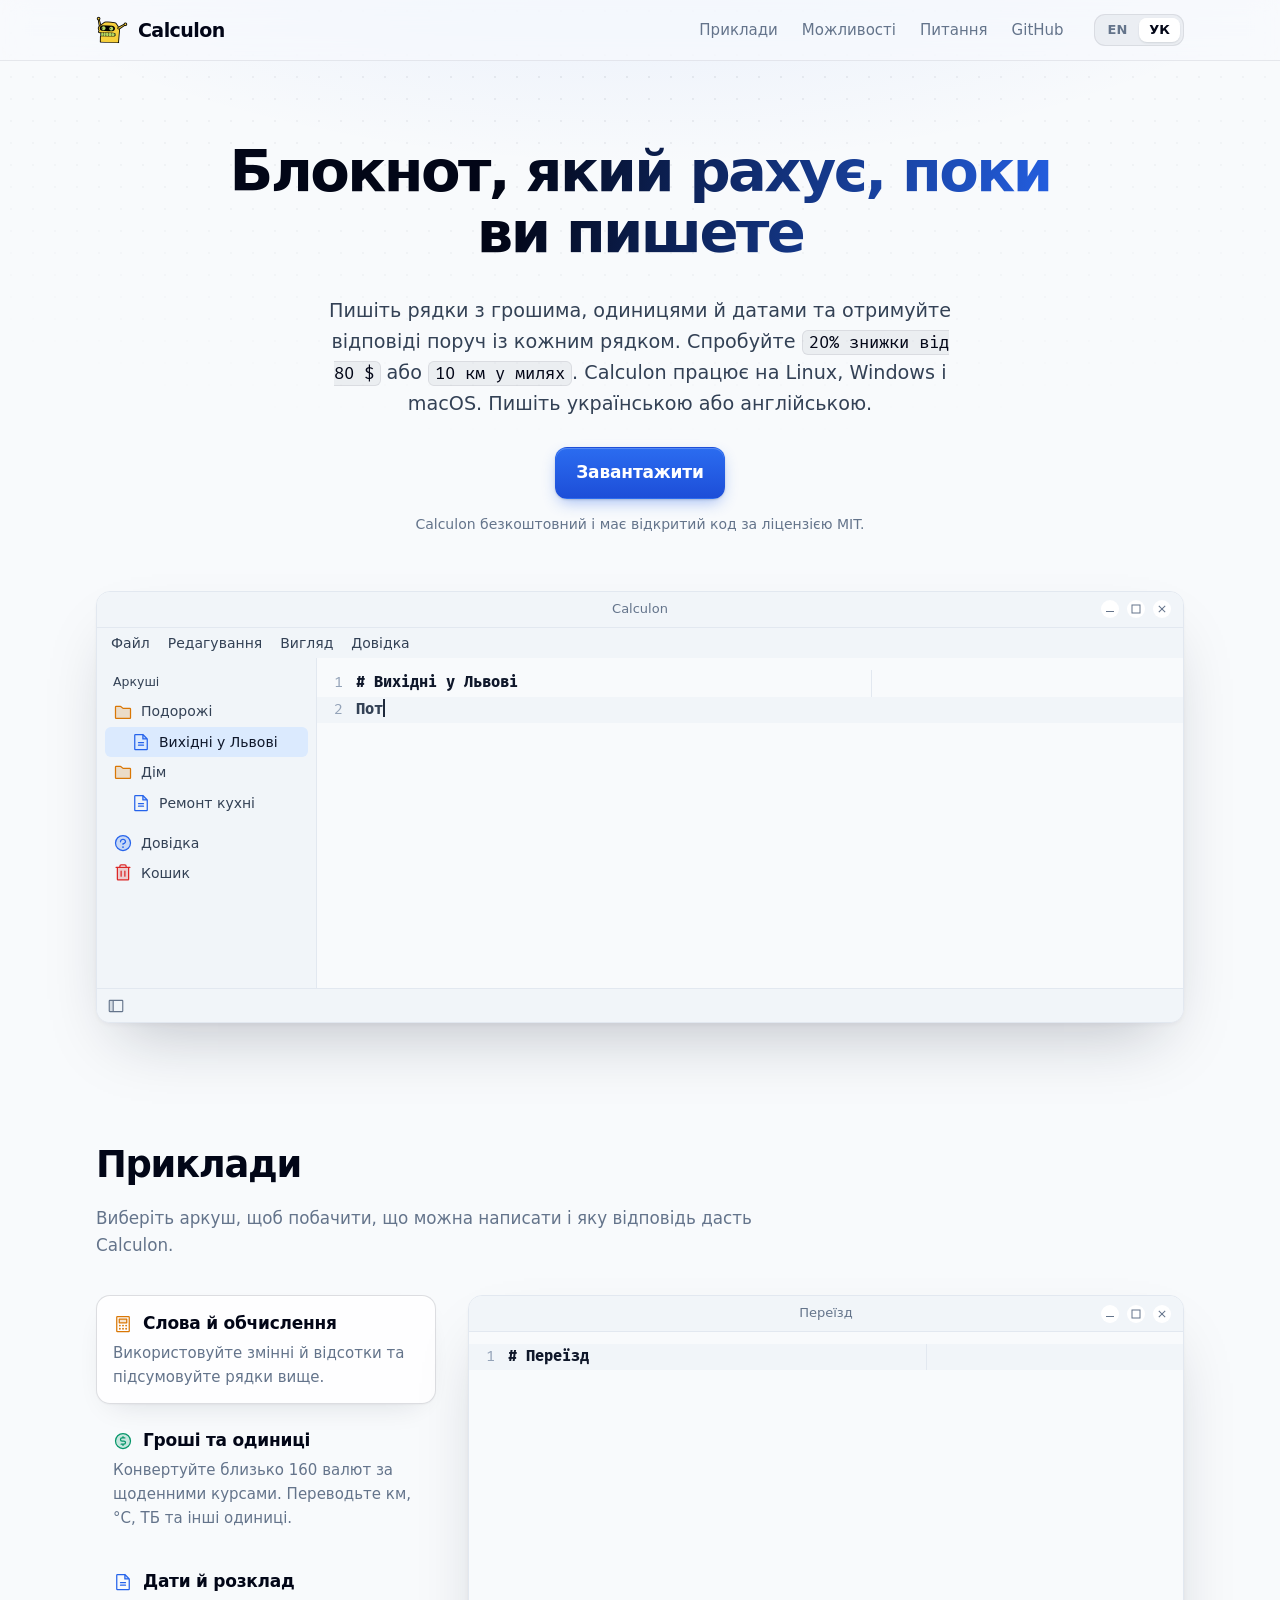
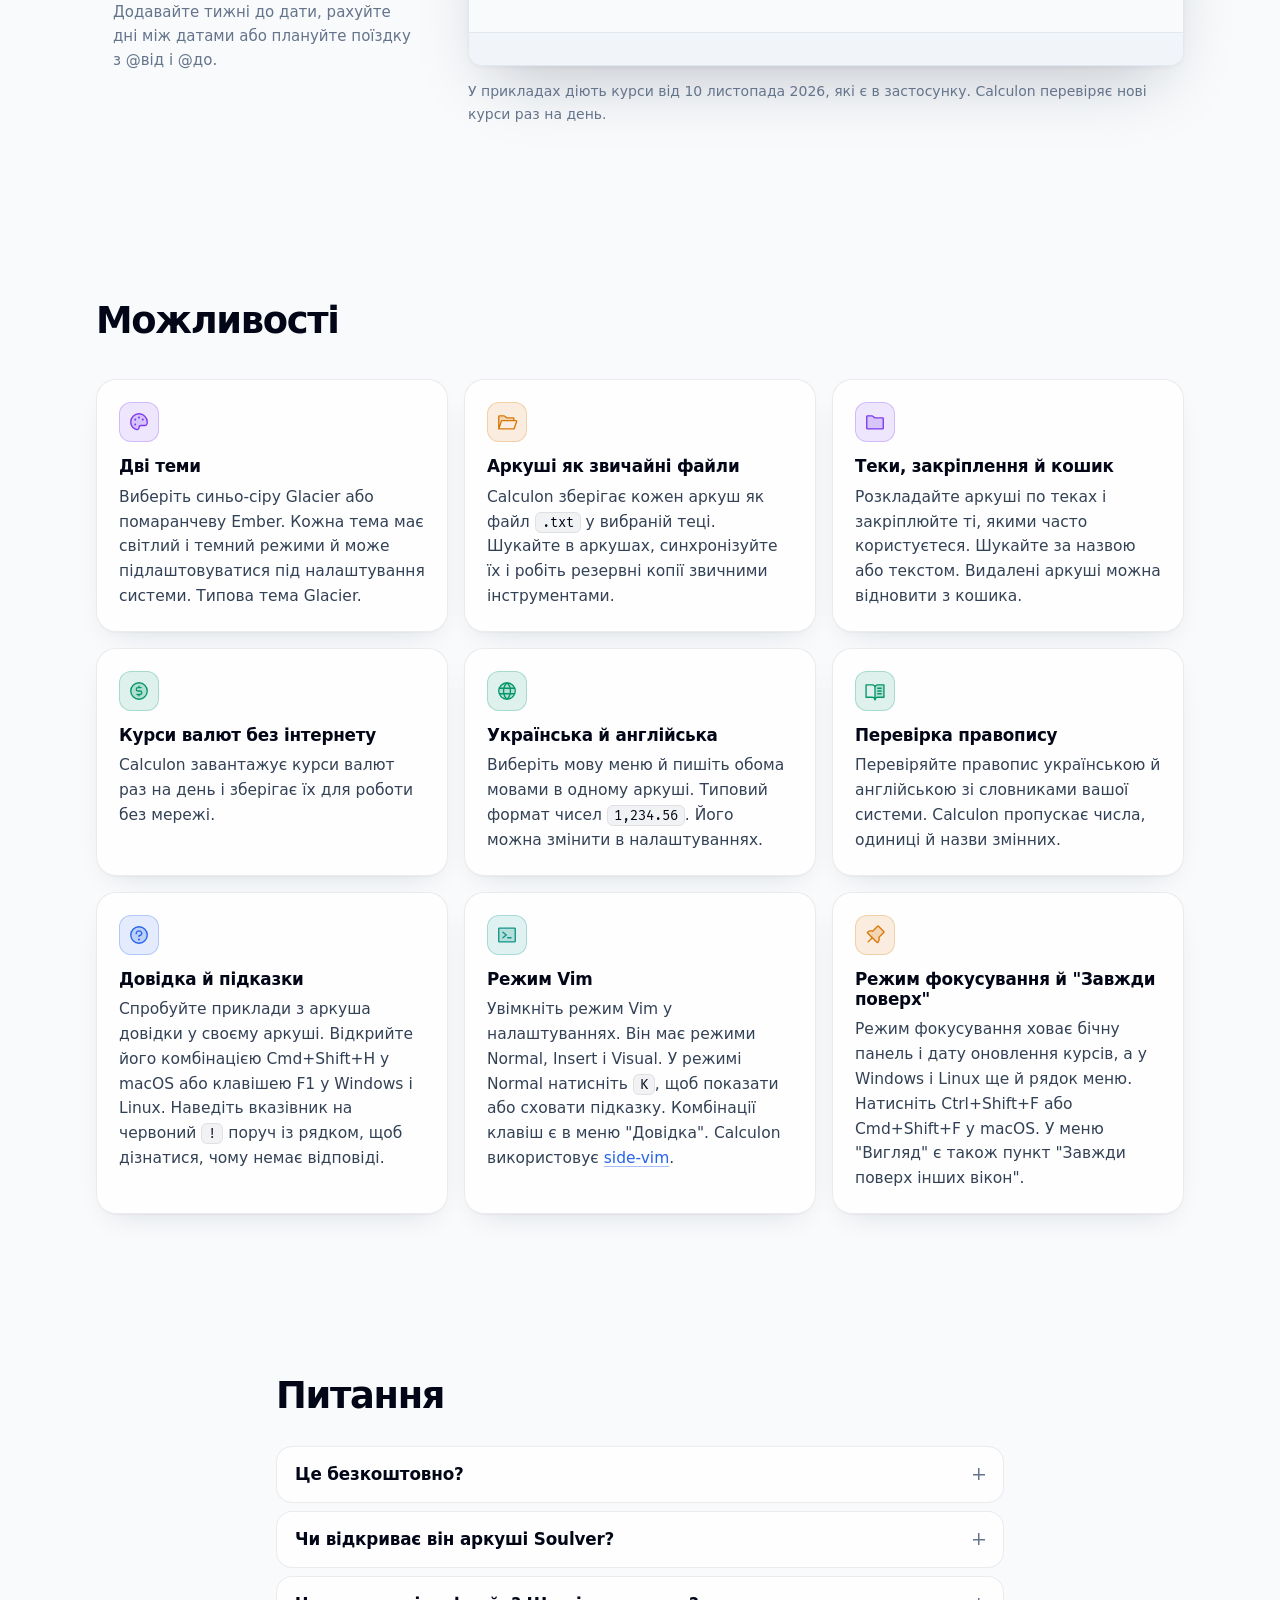
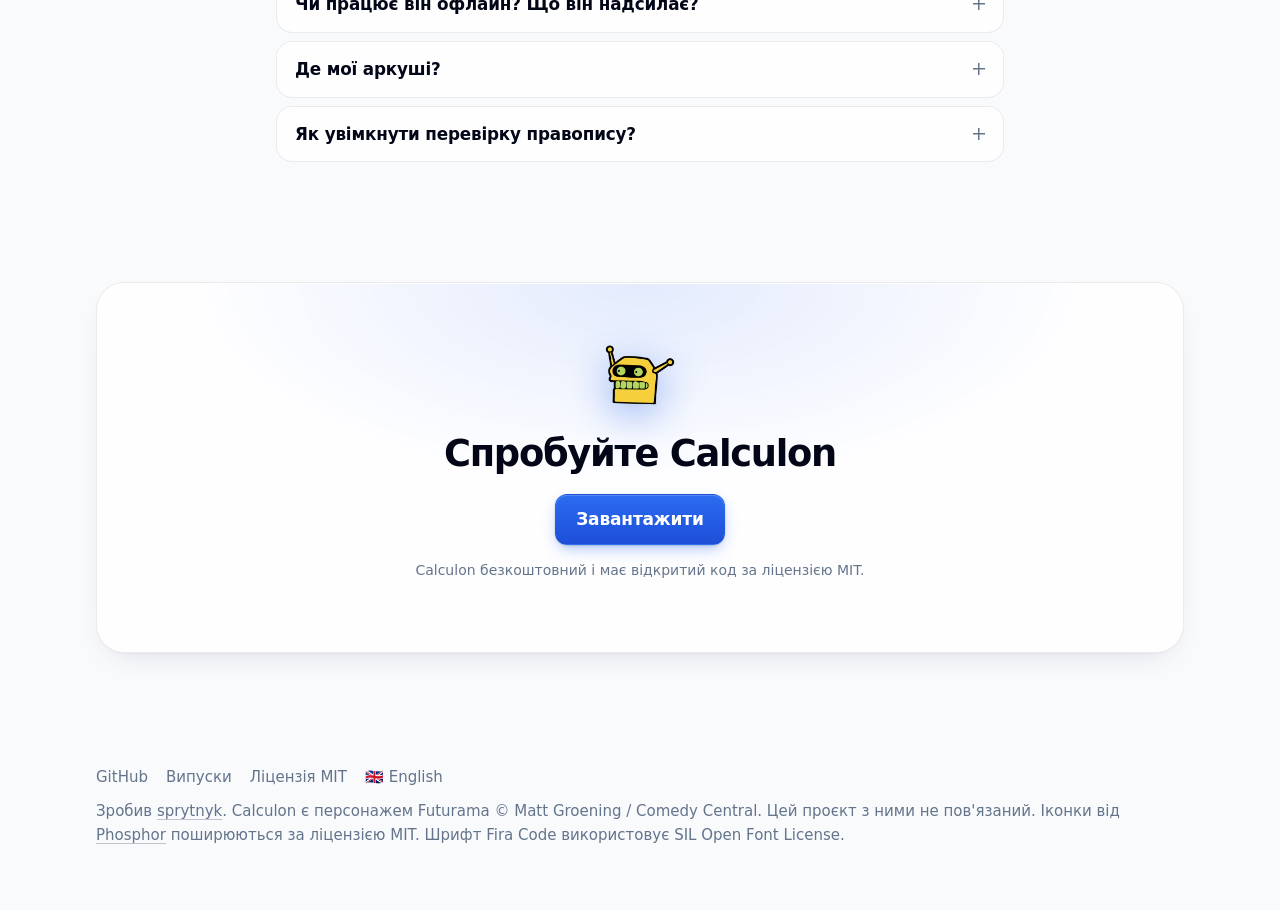
==== commit 74207ef5: "fix(site): call the warning mark red The Help and hints card said a yellow ! shows why a line has no" ====
--- a/docs/uk/index.html
+++ b/docs/uk/index.html
@@ -201,7 +201,7 @@
               <p>
                 Спробуйте приклади з аркуша довідки у своєму аркуші.
                 Відкрийте його комбінацією Cmd+Shift+H у macOS або клавішею F1 у Windows і Linux.
-                Наведіть вказівник на жовтий <code>!</code> поруч із рядком, щоб дізнатися,
+                Наведіть вказівник на червоний <code>!</code> поруч із рядком, щоб дізнатися,
                 чому немає відповіді.
               </p>
             </div>
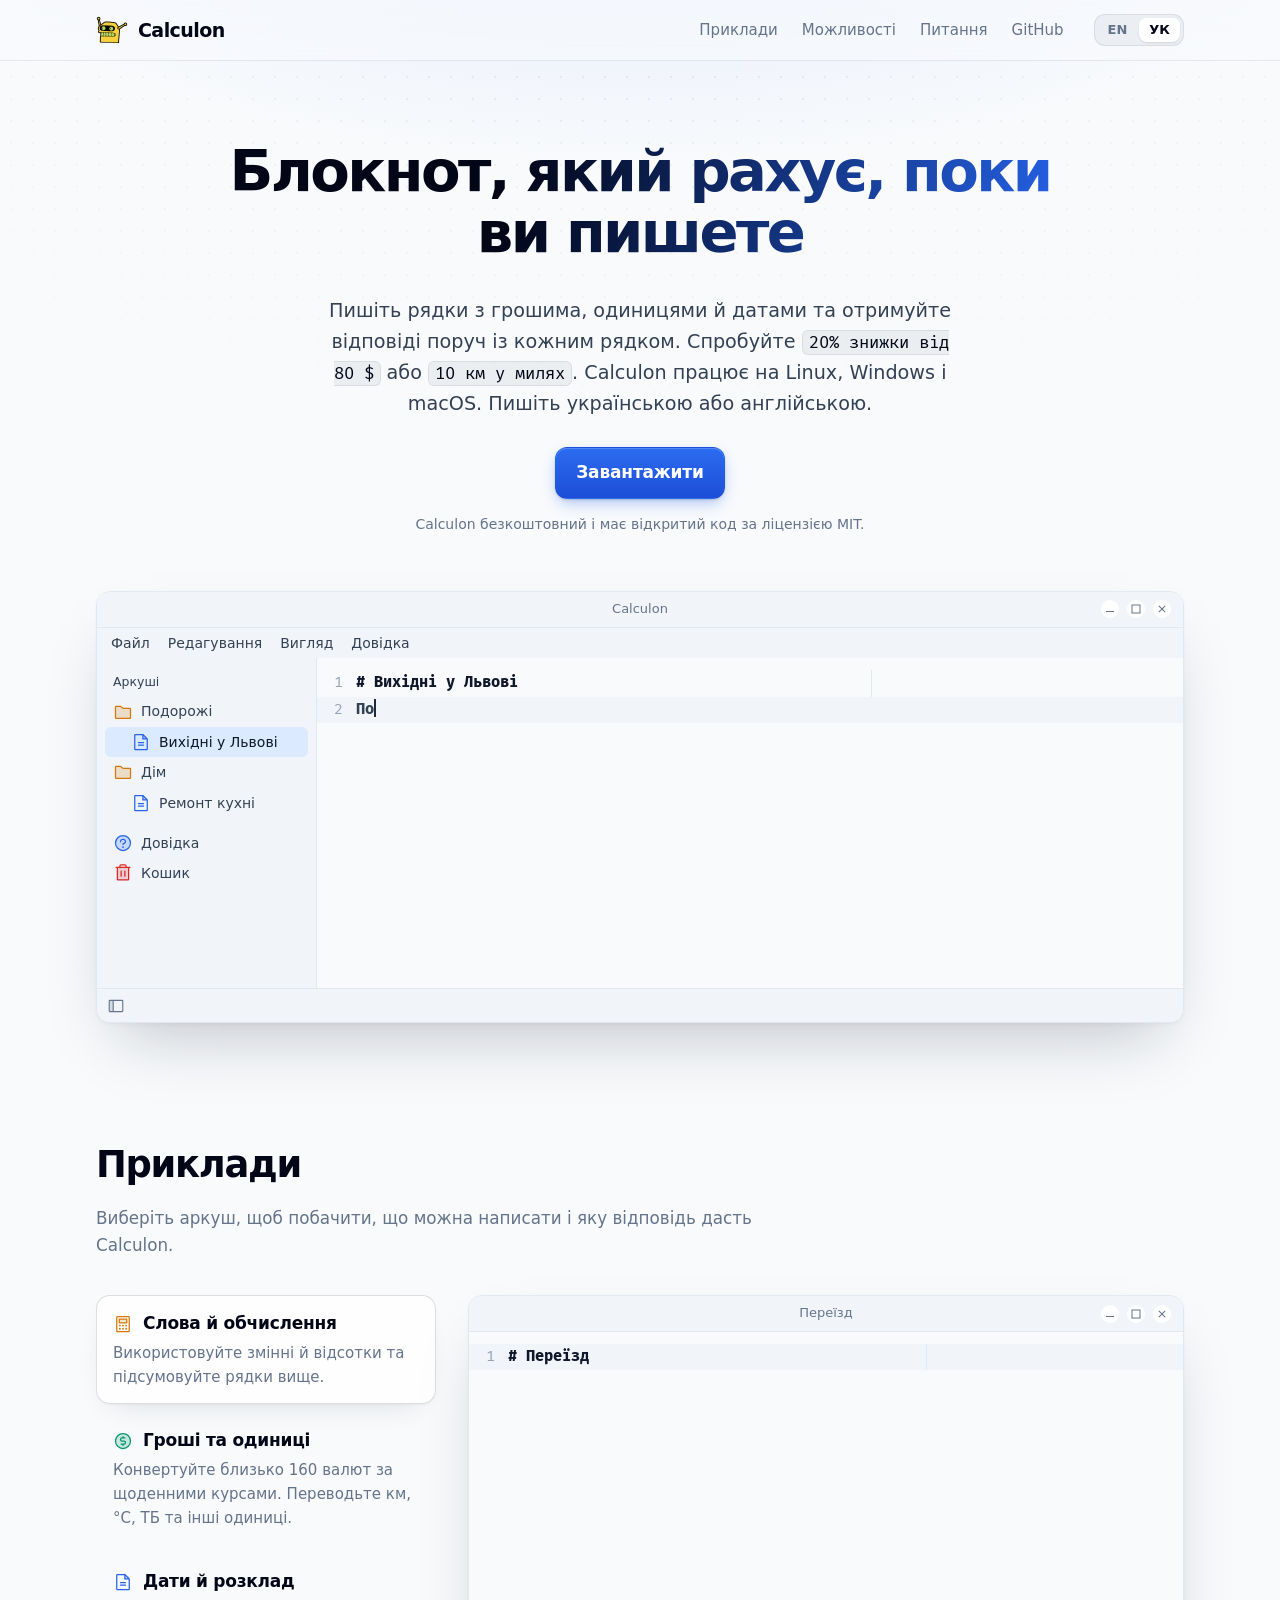
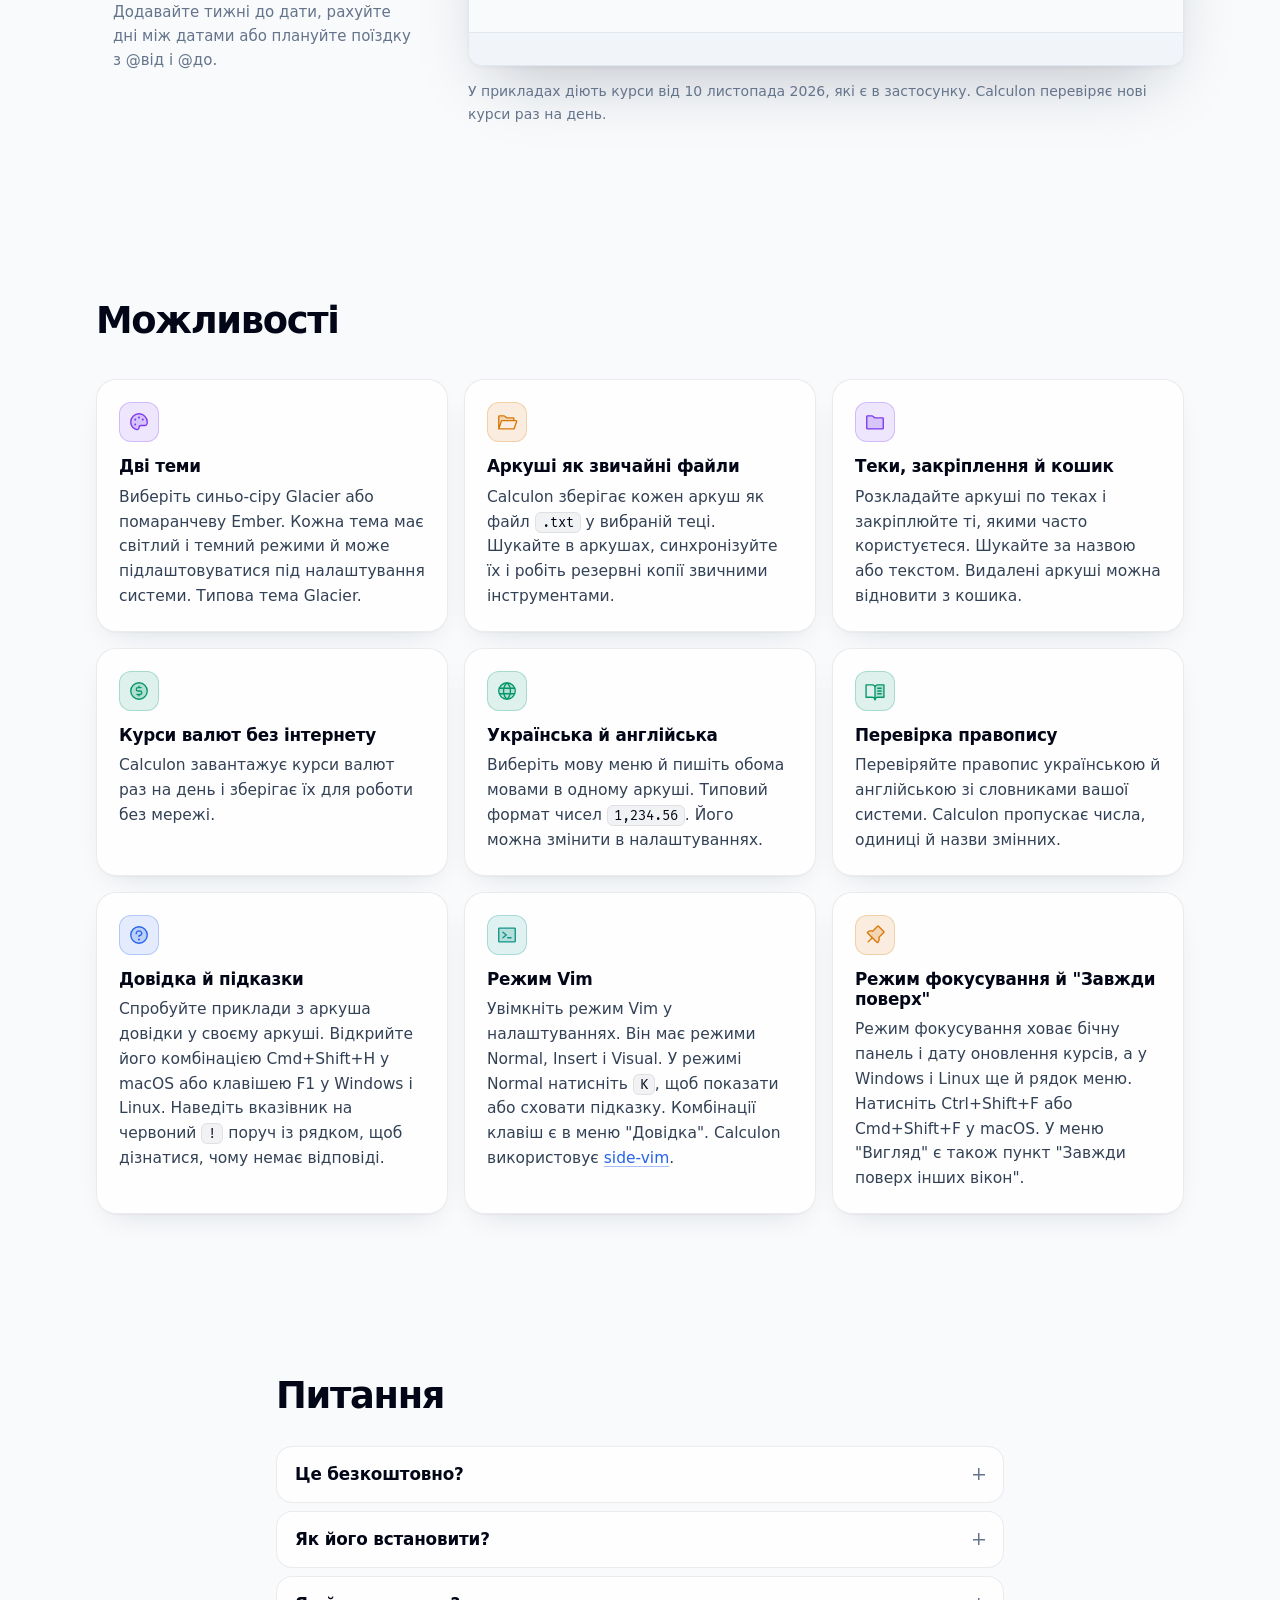
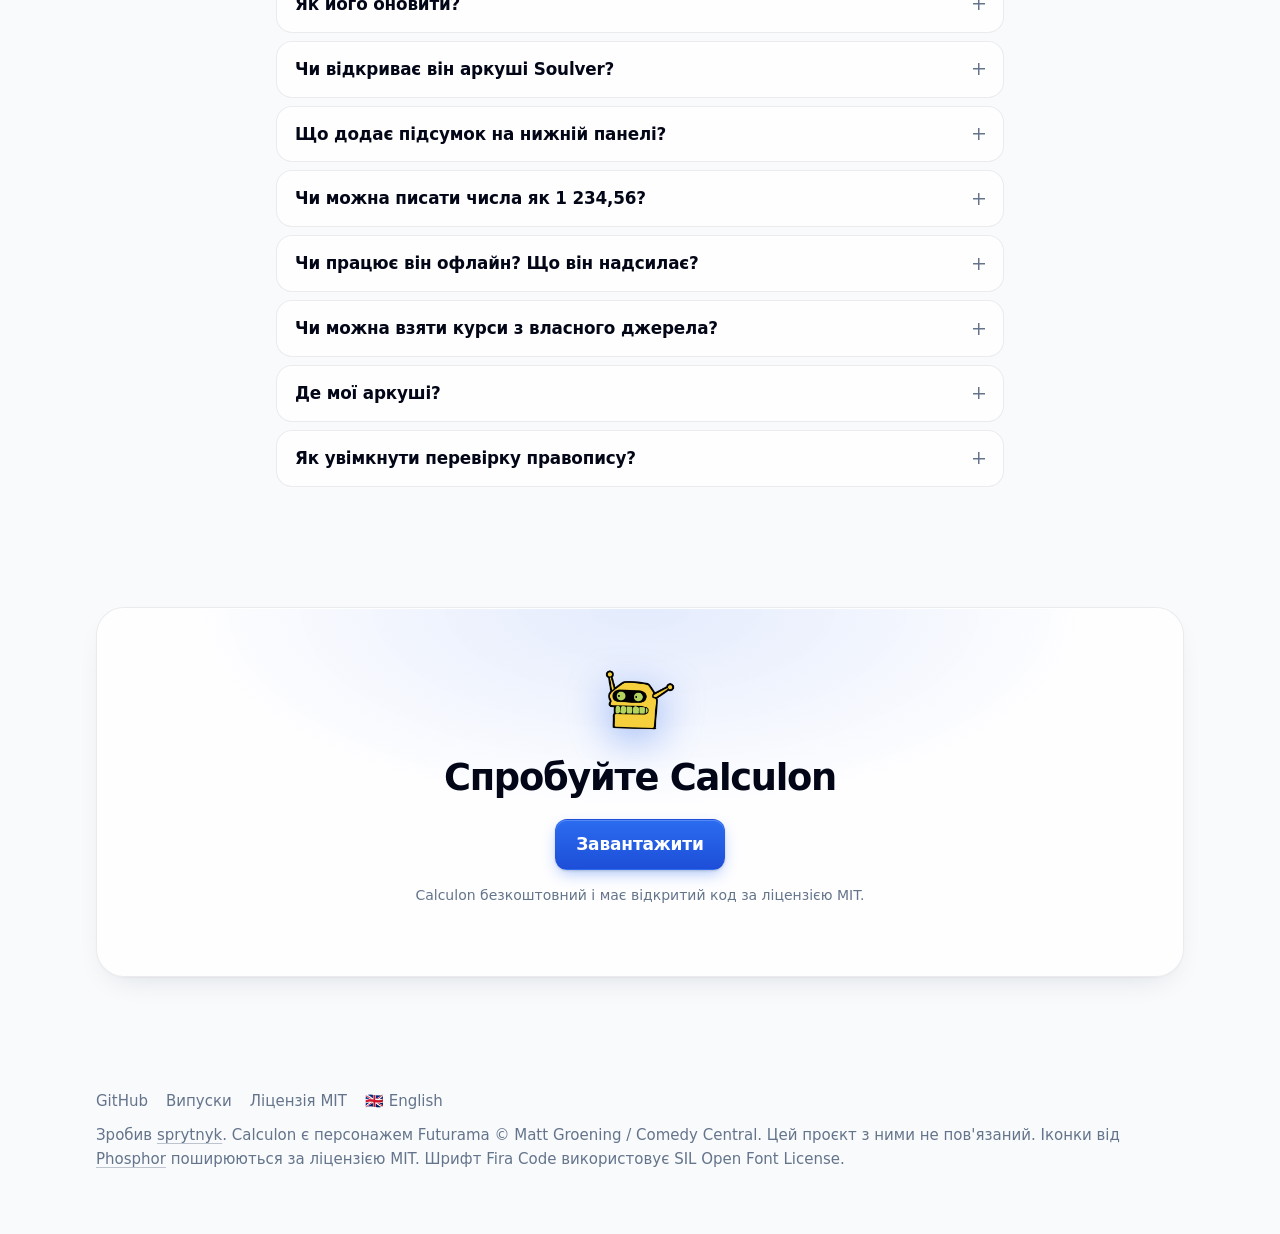
==== commit b7b267ec: "docs(site): update the questions for v1.1.0 Add how to install and update Calculon, what the bottom " ====
--- a/docs/uk/index.html
+++ b/docs/uk/index.html
@@ -241,13 +241,69 @@
             </div>
           </details>
           <details>
+            <summary>Як його встановити?</summary>
+            <div>
+              <p>
+                Завантажте архів для своєї системи з
+                <a href="https://github.com/sprytnyk/calculon/releases/latest">Releases</a> і розпакуйте його. На Linux запустіть
+                <code>./calculon</code>. На Windows запустіть <code>calculon.exe</code>.
+              </p>
+              <p>
+                Збірка для Windows не має цифрового підпису, тому SmartScreen може попросити
+                підтвердити перший запуск. Натисніть "Докладніше", потім "Усе одно запустити".
+                На macOS перетягніть <code>Calculon.app</code> у Програми. Застосунок не
+                нотаризований, тому macOS першого разу його блокує. Спробуйте відкрити його,
+                потім відкрийте Системні параметри &gt; Приватність і безпека й натисніть
+                "Усе одно відкрити".
+              </p>
+            </div>
+          </details>
+          <details>
+            <summary>Як його оновити?</summary>
+            <div>
+              <p>
+                Відкрийте "Про Calculon" в меню Довідка, а на macOS у меню Calculon. Застосунок
+                перевіряє GitHub і показує посилання, коли вийде нова версія. Завантажте її й
+                замініть стару копію. Ваші аркуші й налаштування залишаться на місці.
+              </p>
+            </div>
+          </details>
+          <details>
             <summary>Чи відкриває він аркуші Soulver?</summary>
             <div>
               <p>
                 Більшість аркушів із синтаксисом <a href="https://soulver.app">Soulver</a>
-                працює в Calculon. Для розкладу поїздки в Calculon є рядки <code>@від</code> і
-                <code>@до</code>. У Soulver початок і кінець поїздки задають в інтерфейсі.
-                Calculon є незалежним проєктом.
+                працює в Calculon, разом із посиланнями на рядки з експорту Soulver. Для розкладу
+                поїздки в Calculon є рядки <code>@від</code> і <code>@до</code>. У Soulver
+                початок і кінець поїздки задають в інтерфейсі. Calculon є незалежним проєктом.
+              </p>
+            </div>
+          </details>
+          <details>
+            <summary>Що додає підсумок на нижній панелі?</summary>
+            <div>
+              <p>
+                Він додає результати всього аркуша, разом із проміжними підсумками. Якщо в
+                аркуші є гроші, він додає гроші. Інакше він додає результати з найчастішим видом
+                одиниць або звичайні числа, якщо одиниць немає. Якщо Calculon не має курсу для
+                якоїсь валюти в аркуші, панель замість підсумку покаже, для якої саме.
+              </p>
+            </div>
+          </details>
+          <details>
+            <summary>Чи можна писати числа як 1 234,56?</summary>
+            <div>
+              <p>
+                Так. Виберіть <code>1,234.56</code>, <code>1.234,56</code>,
+                <code>1 234,56</code> або <code>1 234.56</code> на сторінці Числа в
+                налаштуваннях. Формат діє і для того, що ви пишете, і для відповідей, незалежно
+                від мови меню. Типовий формат <code>1,234.56</code>, тож <code>1,250</code> це
+                тисяча двісті п'ятдесят.
+              </p>
+              <p>
+                Між елементами списку й аргументами функцій ставте крапку з комою, як у
+                <code>round(1234; 2)</code>. На тій самій сторінці можна вибрати, яку валюту
+                означає просто <code>$</code>. Типово це долар США.
               </p>
             </div>
           </details>
@@ -263,13 +319,31 @@
             </div>
           </details>
           <details>
+            <summary>Чи можна взяти курси з власного джерела?</summary>
+            <div>
+              <p>
+                Так. Вкажіть адресу джерела на сторінці Курси валют у налаштуваннях, наприклад
+                свого сервера Frankfurter. Воно має повертати JSON такого вигляду.
+              </p>
+              <pre>{"base": "USD", "rates": {"EUR": 0.92, "UAH": 41.3}}</pre>
+              <p>
+                Усі вимоги до відповіді описані в
+                <a href="https://github.com/sprytnyk/calculon#exchange-rates">README</a>.
+              </p>
+            </div>
+          </details>
+          <details>
             <summary>Де мої аркуші?</summary>
             <div>
               <p>
                 Під час першого запуску Calculon пропонує <code>~/Documents/Calculon</code>.
-                У налаштуваннях можна вибрати іншу теку. Якщо файл змінився на диску, поки ви
-                його редагували, натисніть "Зберегти копію". Ваші зміни опиняться в новому аркуші
-                в тій самій теці.
+                У налаштуваннях можна вибрати іншу теку. Кожен аркуш це звичайний файл
+                <code>.txt</code>, а теки на бічній панелі це теки на диску. Видалені аркуші
+                лежать у <code>.trash</code> там само, доки ви не очистите Кошик.
+              </p>
+              <p>
+                Якщо файл змінився на диску, поки ви його редагували, натисніть "Зберегти копію".
+                Ваші зміни опиняться в новому аркуші в тій самій теці.
               </p>
             </div>
           </details>
@@ -292,6 +366,7 @@
               <p>
                 Виберіть Перевіряти правопис у меню Вигляд.
                 Або натисніть Cmd+Option+S у macOS чи F7 у Windows і Linux.
+                Сторінка Правопис у налаштуваннях показує, які словники знайшов Calculon.
               </p>
             </div>
           </details>
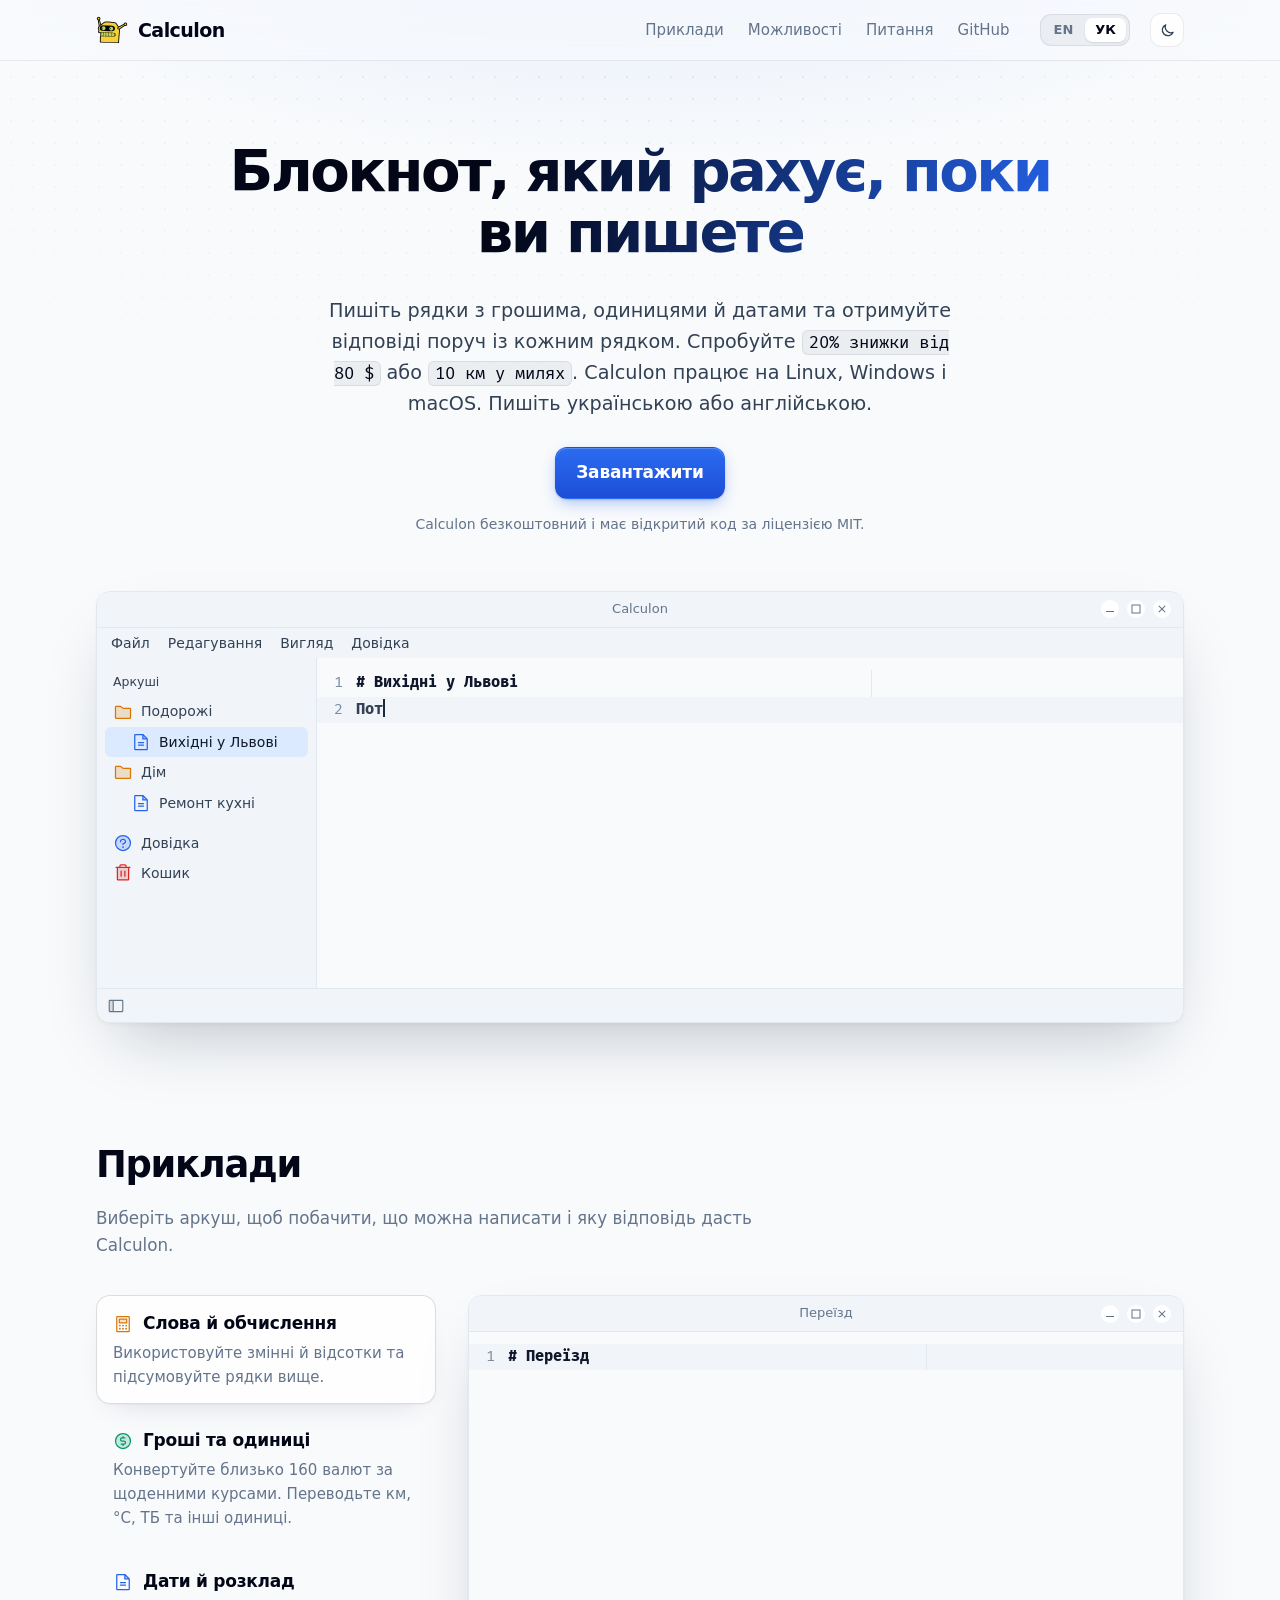
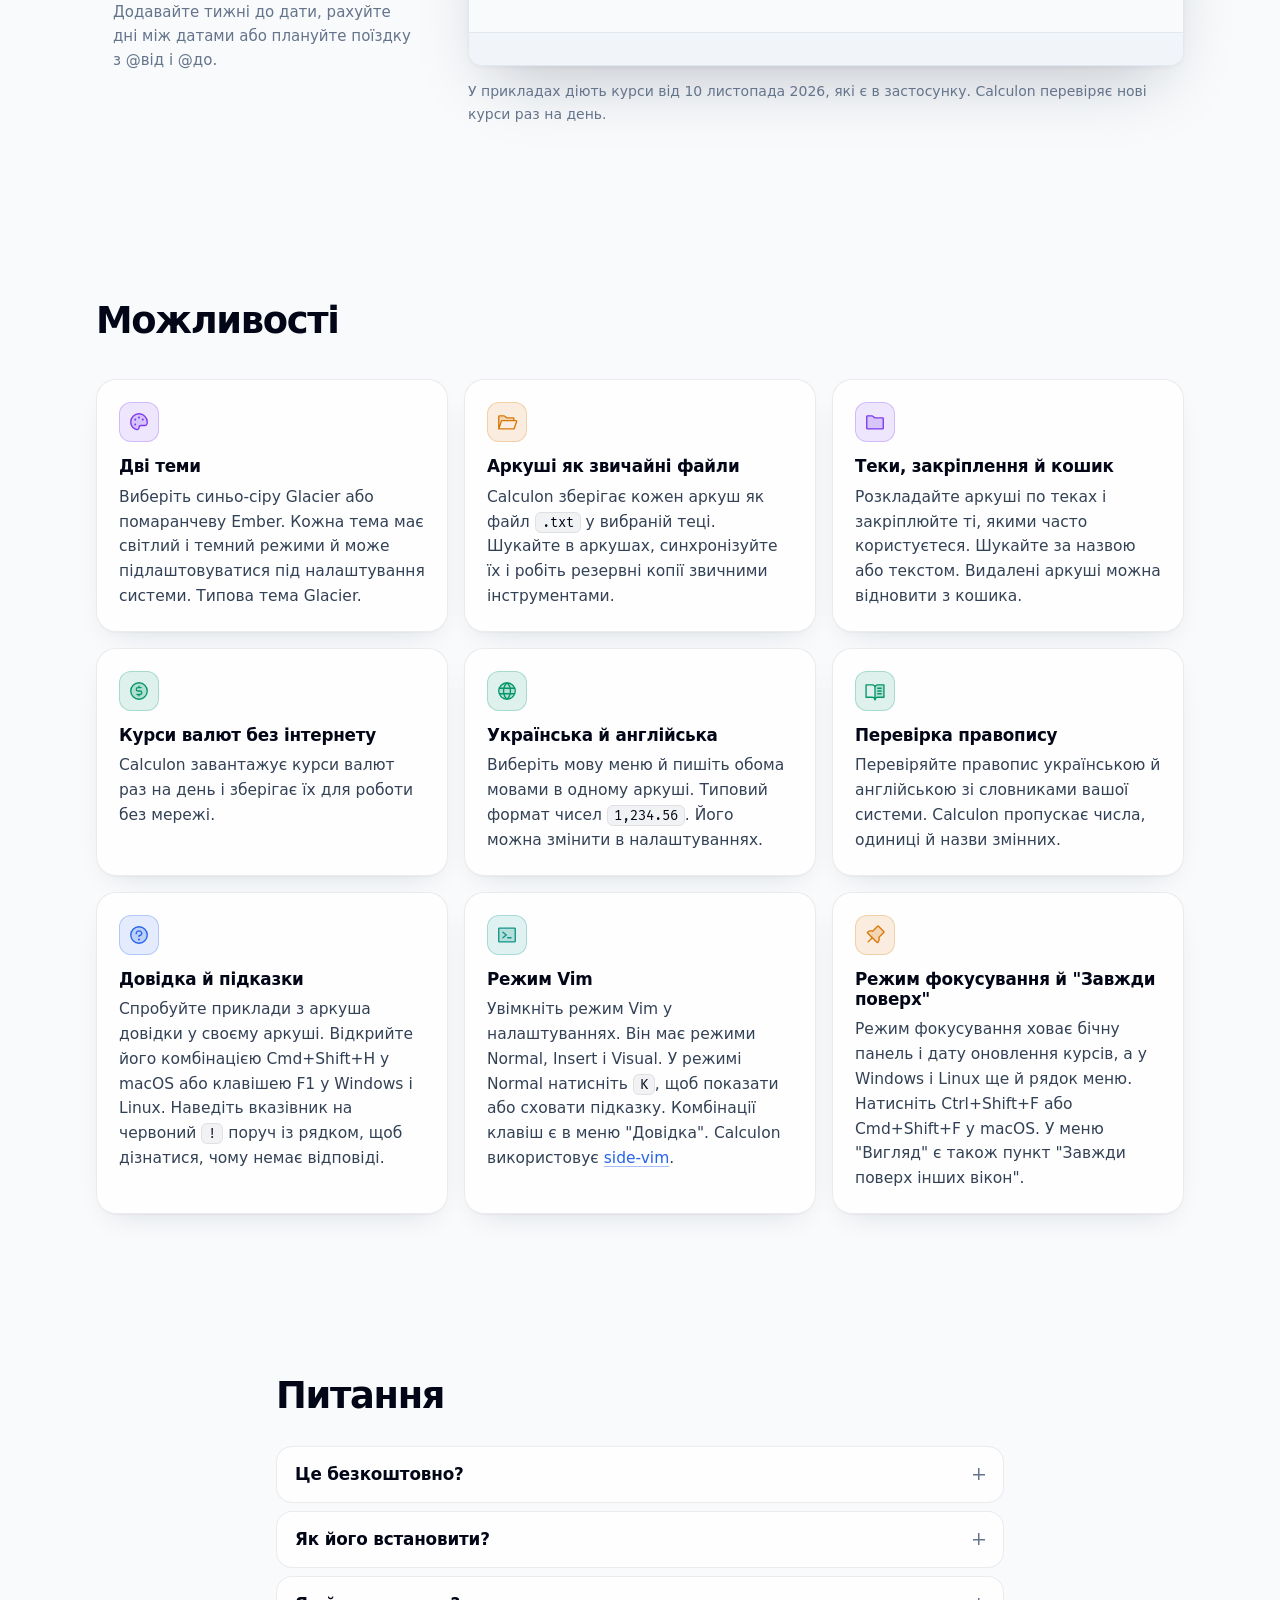
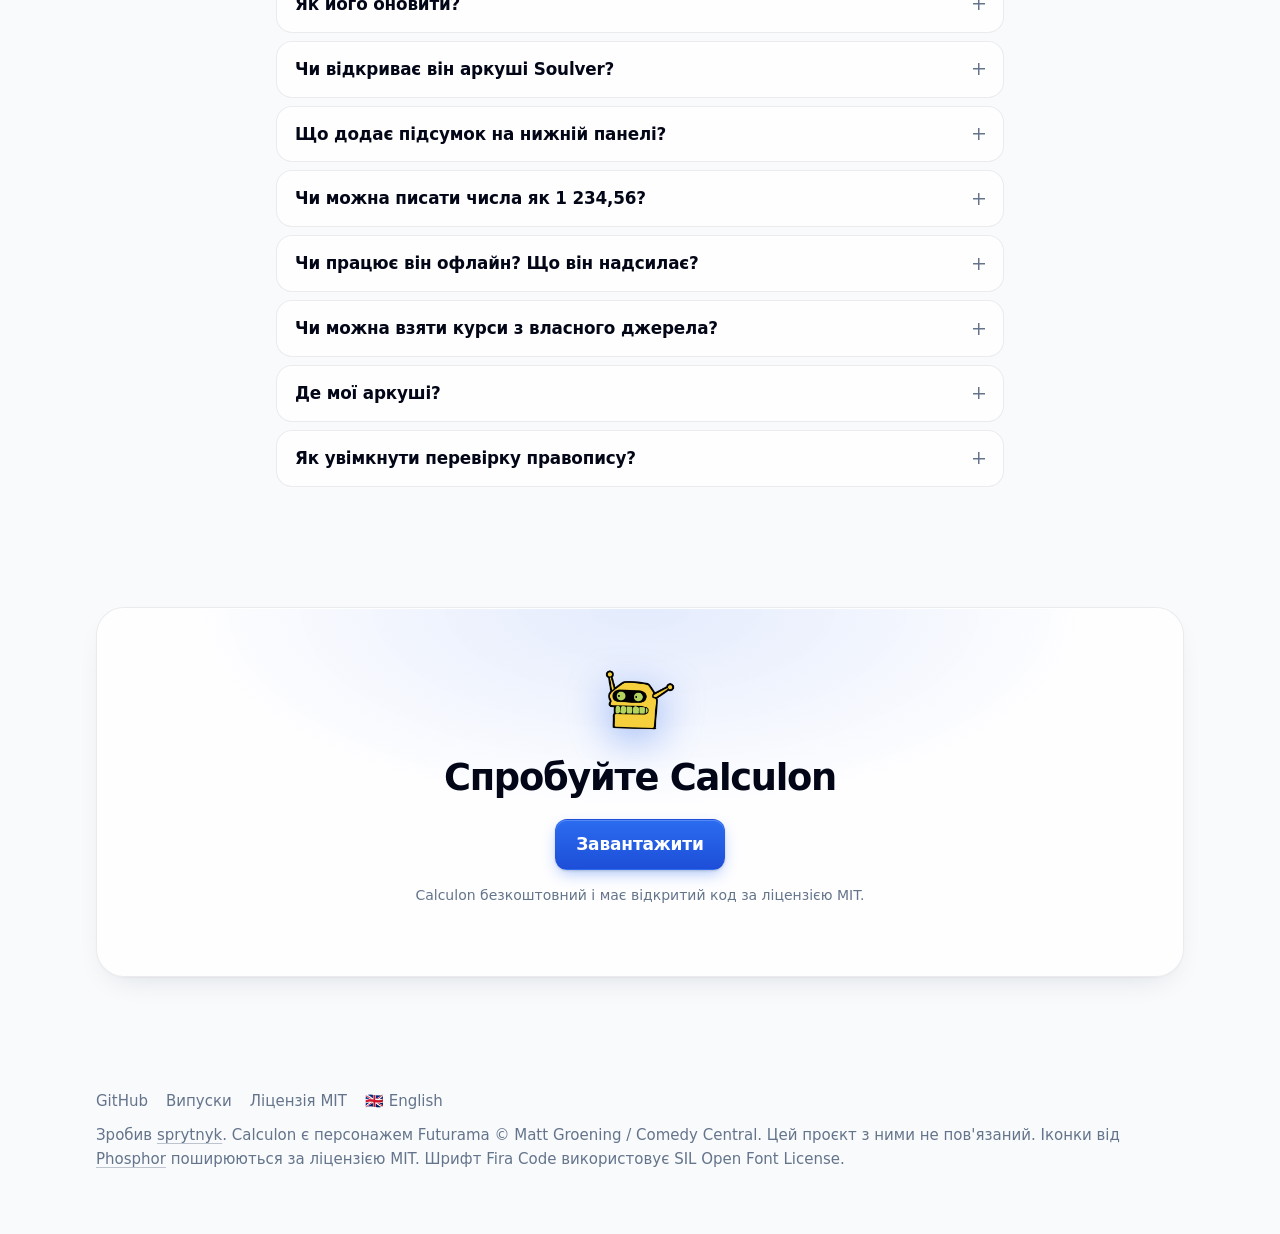
==== commit 452d5a11: "feat(site): add a light and dark theme switch Let visitors switch themes on both language pages and " ====
--- a/docs/uk/index.html
+++ b/docs/uk/index.html
@@ -46,6 +46,14 @@
         }
       }
     </script>
+    <script>
+      try {
+        const theme = localStorage.getItem("calculon-site-theme");
+        if (theme === "light" || theme === "dark") document.documentElement.dataset.theme = theme;
+      } catch {
+        // Use the system theme when storage is unavailable.
+      }
+    </script>
     <link rel="stylesheet" href="../assets/theme.css" />
     <link rel="stylesheet" href="../assets/site.css" />
   </head>
@@ -63,6 +71,9 @@
           <a href="../" data-lang="en" hreflang="en" lang="en" title="English">EN</a>
           <span aria-current="page">УК</span>
         </div>
+        <button type="button" class="theme-toggle" data-theme-toggle="site" hidden>
+          <svg class="sun" viewBox="0 0 24 24" aria-hidden="true"><circle cx="12" cy="12" r="4" /><path d="M12 2v2M12 20v2M4.9 4.9l1.4 1.4M17.7 17.7l1.4 1.4M2 12h2M20 12h2M4.9 19.1l1.4-1.4M17.7 6.3l1.4-1.4" /></svg><svg class="moon" viewBox="0 0 24 24" aria-hidden="true"><path d="M20 14.5A8 8 0 0 1 9.5 4a8 8 0 1 0 10.5 10.5z" /></svg>
+        </button>
       </div>
     </header>
 
--- a/docs/assets/theme.css
+++ b/docs/assets/theme.css
@@ -1,78 +1,58 @@
 /* Made by scripts/build_site.py from Calculon's Glacier theme. Don't edit by hand. */
 :root {
   color-scheme: light dark;
-  --bg: #f8fafc;
-  --sidebar: #f1f5f9;
-  --surface: #ffffff;
-  --border: #e2e8f0;
-  --text: #1e293b;
-  --muted: #64748b;
-  --accent: #2563eb;
-  --selection: #dbeafe;
-  --current-line: #f1f5f9;
-  --result: #047857;
-  --result-hover: #064e3b;
-  --number: #b45309;
-  --unit: #1d4ed8;
-  --variable: #7c3aed;
-  --keyword: #475569;
-  --operator: #64748b;
-  --comment: #94a3b8;
-  --heading: #0f172a;
-  --label: #334155;
-  --tag: #047857;
-  --misspelled: #856000;
-  --invalid-number: #e11d48;
-  --error: #e11d48;
-  --on-accent: #ffffff;
-  --icon-neutral: #64748b;
-  --icon-blue: #2563eb;
-  --icon-amber: #d97706;
-  --icon-violet: #7c3aed;
-  --icon-green: #059669;
-  --icon-teal: #0d9488;
-  --icon-cyan: #0891b2;
-  --icon-rose: #e11d48;
-  --icon-red: #dc2626;
-  --icon-yellow: #ca8a04;
-  --icon-indigo: #4f46e5;
+  /* The active palette uses var() fallbacks. The other palette adds whitespace. */
+  --light-palette: initial;
+  --dark-palette: ;
+  --bg: var(--light-palette, #f8fafc) var(--dark-palette, #0f172a);
+  --sidebar: var(--light-palette, #f1f5f9) var(--dark-palette, #1e293b);
+  --surface: var(--light-palette, #ffffff) var(--dark-palette, #283548);
+  --border: var(--light-palette, #e2e8f0) var(--dark-palette, #2a3548);
+  --text: var(--light-palette, #1e293b) var(--dark-palette, #e2e8f0);
+  --muted: var(--light-palette, #64748b) var(--dark-palette, #94a3b8);
+  --accent: var(--light-palette, #2563eb) var(--dark-palette, #60a5fa);
+  --selection: var(--light-palette, #dbeafe) var(--dark-palette, #1c3767);
+  --current-line: var(--light-palette, #f1f5f9) var(--dark-palette, #162032);
+  --result: var(--light-palette, #047857) var(--dark-palette, #7dd3ae);
+  --result-hover: var(--light-palette, #064e3b) var(--dark-palette, #bbf0d6);
+  --number: var(--light-palette, #b45309) var(--dark-palette, #fbbf24);
+  --unit: var(--light-palette, #1d4ed8) var(--dark-palette, #93c5fd);
+  --variable: var(--light-palette, #7c3aed) var(--dark-palette, #a78bfa);
+  --keyword: var(--light-palette, #475569) var(--dark-palette, #a5b4cf);
+  --operator: var(--light-palette, #64748b) var(--dark-palette, #7d8ba3);
+  --comment: var(--light-palette, #7b8ca3) var(--dark-palette, #64748b);
+  --heading: var(--light-palette, #0f172a) var(--dark-palette, #ffffff);
+  --label: var(--light-palette, #334155) var(--dark-palette, #cbd5e1);
+  --tag: var(--light-palette, #0e7490) var(--dark-palette, #22d3ee);
+  --misspelled: var(--light-palette, #856000) var(--dark-palette, #f5d76e);
+  --invalid-number: var(--light-palette, #e11d48) var(--dark-palette, #fb7185);
+  --error: var(--light-palette, #e11d48) var(--dark-palette, #fb7185);
+  --fill-top: #2b6cf0;
+  --fill: #1d4ed8;
+  --on-fill: #ffffff;
+  --icon-neutral: var(--light-palette, #64748b) var(--dark-palette, #94a3b8);
+  --icon-blue: var(--light-palette, #2563eb) var(--dark-palette, #60a5fa);
+  --icon-amber: var(--light-palette, #d97706) var(--dark-palette, #fbbf24);
+  --icon-violet: var(--light-palette, #7c3aed) var(--dark-palette, #a78bfa);
+  --icon-green: var(--light-palette, #059669) var(--dark-palette, #34d399);
+  --icon-teal: var(--light-palette, #0d9488) var(--dark-palette, #2dd4bf);
+  --icon-cyan: var(--light-palette, #0891b2) var(--dark-palette, #22d3ee);
+  --icon-rose: var(--light-palette, #e11d48) var(--dark-palette, #fb7185);
+  --icon-red: var(--light-palette, #dc2626) var(--dark-palette, #f87171);
+  --icon-yellow: var(--light-palette, #ca8a04) var(--dark-palette, #facc15);
+  --icon-indigo: var(--light-palette, #4f46e5) var(--dark-palette, #818cf8);
+}
+:root[data-theme="light"] {
+  color-scheme: light;
+}
+:root[data-theme="dark"] {
+  color-scheme: dark;
+  --light-palette: ;
+  --dark-palette: initial;
 }
 @media (prefers-color-scheme: dark) {
-  :root {
-    --bg: #0f172a;
-    --sidebar: #1e293b;
-    --surface: #283548;
-    --border: #334155;
-    --text: #e2e8f0;
-    --muted: #94a3b8;
-    --accent: #60a5fa;
-    --selection: #1c3767;
-    --current-line: #162032;
-    --result: #7dd3ae;
-    --result-hover: #bbf0d6;
-    --number: #fbbf24;
-    --unit: #93c5fd;
-    --variable: #a78bfa;
-    --keyword: #94a3b8;
-    --operator: #94a3b8;
-    --comment: #64748b;
-    --heading: #ffffff;
-    --label: #cbd5e1;
-    --tag: #34d399;
-    --misspelled: #f5d76e;
-    --invalid-number: #fb7185;
-    --error: #fb7185;
-    --on-accent: #0f172a;
-    --icon-neutral: #94a3b8;
-    --icon-blue: #60a5fa;
-    --icon-amber: #fbbf24;
-    --icon-violet: #a78bfa;
-    --icon-green: #34d399;
-    --icon-teal: #2dd4bf;
-    --icon-cyan: #22d3ee;
-    --icon-rose: #fb7185;
-    --icon-red: #f87171;
-    --icon-yellow: #facc15;
-    --icon-indigo: #818cf8;
+  :root:not([data-theme]) {
+    --light-palette: ;
+    --dark-palette: initial;
   }
 }
--- a/docs/assets/site.css
+++ b/docs/assets/site.css
@@ -24,50 +24,48 @@
   --page: 1120px;
   --ease: cubic-bezier(0.2, 0.7, 0.2, 1);
 
-  /* the page around the app window, in Glacier's slate and blue */
-  --page-bg: #f8fafc;
-  --strong: #020617;
-  --glow: #2563eb1f;
-  --dots: #0f172a14;
-  --line: #0f172a14;
-  --line-strong: #0f172a24;
-  --card: #ffffffcc;
-  --solid: #ffffff;
-  --highlight: inset 0 1px 0 #ffffffe6;
-  --shadow: 0 1px 2px #0f172a0a, 0 12px 32px -16px #0f172a29;
-  --window-shadow: 0 2px 4px #0f172a0a, 0 32px 64px -24px #0f172a40;
-  --header: #f8fafcb3;
-  --segment: #0f172a0d;
-  --segment-on: #ffffff;
-  --soft: #2563eb14;
-  --soft-line: #2563eb2e;
-  --ring: #2563eb40;
-  --fill-glow: #2563eb73;
-  --link: #2563eb;
-  --title: linear-gradient(100deg, #020617 35%, #2563eb);
+  /* Keep the page palette available if the browser has an older theme.css. */
+  --light-palette: initial;
+  --dark-palette: ;
+
+  /* The page around the app window, in Glacier's slate and blue. */
+  --page-bg: var(--light-palette, #f8fafc) var(--dark-palette, #020617);
+  --strong: var(--light-palette, #020617) var(--dark-palette, #f8fafc);
+  --glow: var(--light-palette, #2563eb1f) var(--dark-palette, #3b82f62e);
+  --dots: var(--light-palette, #0f172a14) var(--dark-palette, #94a3b81a);
+  --line: var(--light-palette, #0f172a14) var(--dark-palette, #94a3b81f);
+  --line-strong: var(--light-palette, #0f172a24) var(--dark-palette, #94a3b838);
+  --card: var(--light-palette, #ffffffcc) var(--dark-palette, #0f172a99);
+  --solid: var(--light-palette, #ffffff) var(--dark-palette, #0f172a);
+  --highlight: inset 0 1px 0 var(--light-palette, #ffffffe6) var(--dark-palette, #ffffff0a);
+  --shadow:
+    var(--light-palette, 0 1px 2px #0f172a0a, 0 12px 32px -16px #0f172a29)
+    var(--dark-palette, 0 12px 40px -16px #000c);
+  --window-shadow:
+    var(--light-palette, 0 2px 4px #0f172a0a, 0 32px 64px -24px #0f172a40)
+    var(--dark-palette, 0 40px 80px -24px #000, 0 0 0 1px #94a3b80f);
+  --header: var(--light-palette, #f8fafcb3) var(--dark-palette, #020617a6);
+  --segment: var(--light-palette, #0f172a0d) var(--dark-palette, #1e293b99);
+  --segment-on: var(--light-palette, #ffffff) var(--dark-palette, #334155);
+  --soft: var(--light-palette, #2563eb14) var(--dark-palette, #3b82f61f);
+  --soft-line: var(--light-palette, #2563eb2e) var(--dark-palette, #60a5fa40);
+  --ring: var(--light-palette, #2563eb40) var(--dark-palette, #60a5fa59);
+  --fill-glow: var(--light-palette, #2563eb73) var(--dark-palette, #3b82f666);
+  --link: var(--light-palette, #2563eb) var(--dark-palette, #93c5fd);
+  --title: linear-gradient(100deg, var(--strong) 35%, var(--link));
+}
+:root[data-theme="light"] {
+  color-scheme: light;
+}
+:root[data-theme="dark"] {
+  color-scheme: dark;
+  --light-palette: ;
+  --dark-palette: initial;
 }
 @media (prefers-color-scheme: dark) {
-  :root {
-    --page-bg: #020617;
-    --strong: #f8fafc;
-    --glow: #3b82f62e;
-    --dots: #94a3b81a;
-    --line: #94a3b81f;
-    --line-strong: #94a3b838;
-    --card: #0f172a99;
-    --solid: #0f172a;
-    --highlight: inset 0 1px 0 #ffffff0a;
-    --shadow: 0 12px 40px -16px #000c;
-    --window-shadow: 0 40px 80px -24px #000, 0 0 0 1px #94a3b80f;
-    --header: #020617a6;
-    --segment: #1e293b99;
-    --segment-on: #334155;
-    --soft: #3b82f61f;
-    --soft-line: #60a5fa40;
-    --ring: #60a5fa59;
-    --fill-glow: #3b82f666;
-    --link: #93c5fd;
-    --title: linear-gradient(100deg, #f8fafc 35%, #93c5fd);
+  :root:not([data-theme]) {
+    --light-palette: ;
+    --dark-palette: initial;
   }
 }
 
@@ -267,7 +265,38 @@
   color: var(--strong);
   box-shadow: 0 1px 2px #0f172a1f, var(--highlight);
 }
-@media (max-width: 640px) {
+.theme-toggle:not([hidden]) {
+  display: grid;
+  place-items: center;
+  flex: none;
+  width: 34px;
+  height: 34px;
+  padding: 0;
+  border: 1px solid var(--line);
+  border-radius: 11px;
+  background: var(--card);
+  box-shadow: var(--highlight);
+  color: var(--label);
+  cursor: pointer;
+}
+.theme-toggle:hover {
+  background: var(--segment);
+  color: var(--strong);
+}
+.theme-toggle svg {
+  width: 17px;
+  height: 17px;
+  fill: none;
+  stroke: currentColor;
+  stroke-width: 1.8;
+  stroke-linecap: round;
+  stroke-linejoin: round;
+}
+.theme-toggle[data-next-theme="dark"] .sun,
+.theme-toggle[data-next-theme="light"] .moon {
+  display: none;
+}
+@media (max-width: 720px) {
   .top .wrap {
     gap: 10px;
   }
@@ -275,16 +304,23 @@
     display: none;
   }
 }
-/* the smallest phones: brand, GitHub and EN | УК still fit on one row */
+/* Allow a second row when the header controls run out of room. */
 @media (max-width: 400px) {
   .top .wrap {
+    flex-wrap: wrap;
+    gap: 4px;
+    min-height: 60px;
+    height: auto;
+    padding: 6px;
+  }
+  .brand {
     gap: 6px;
   }
-  .brand {
-    gap: 8px;
-  }
   .top nav a {
-    padding: 5px 6px;
+    padding: 5px;
+  }
+  .langs > * {
+    padding-inline: 6px;
   }
 }
 
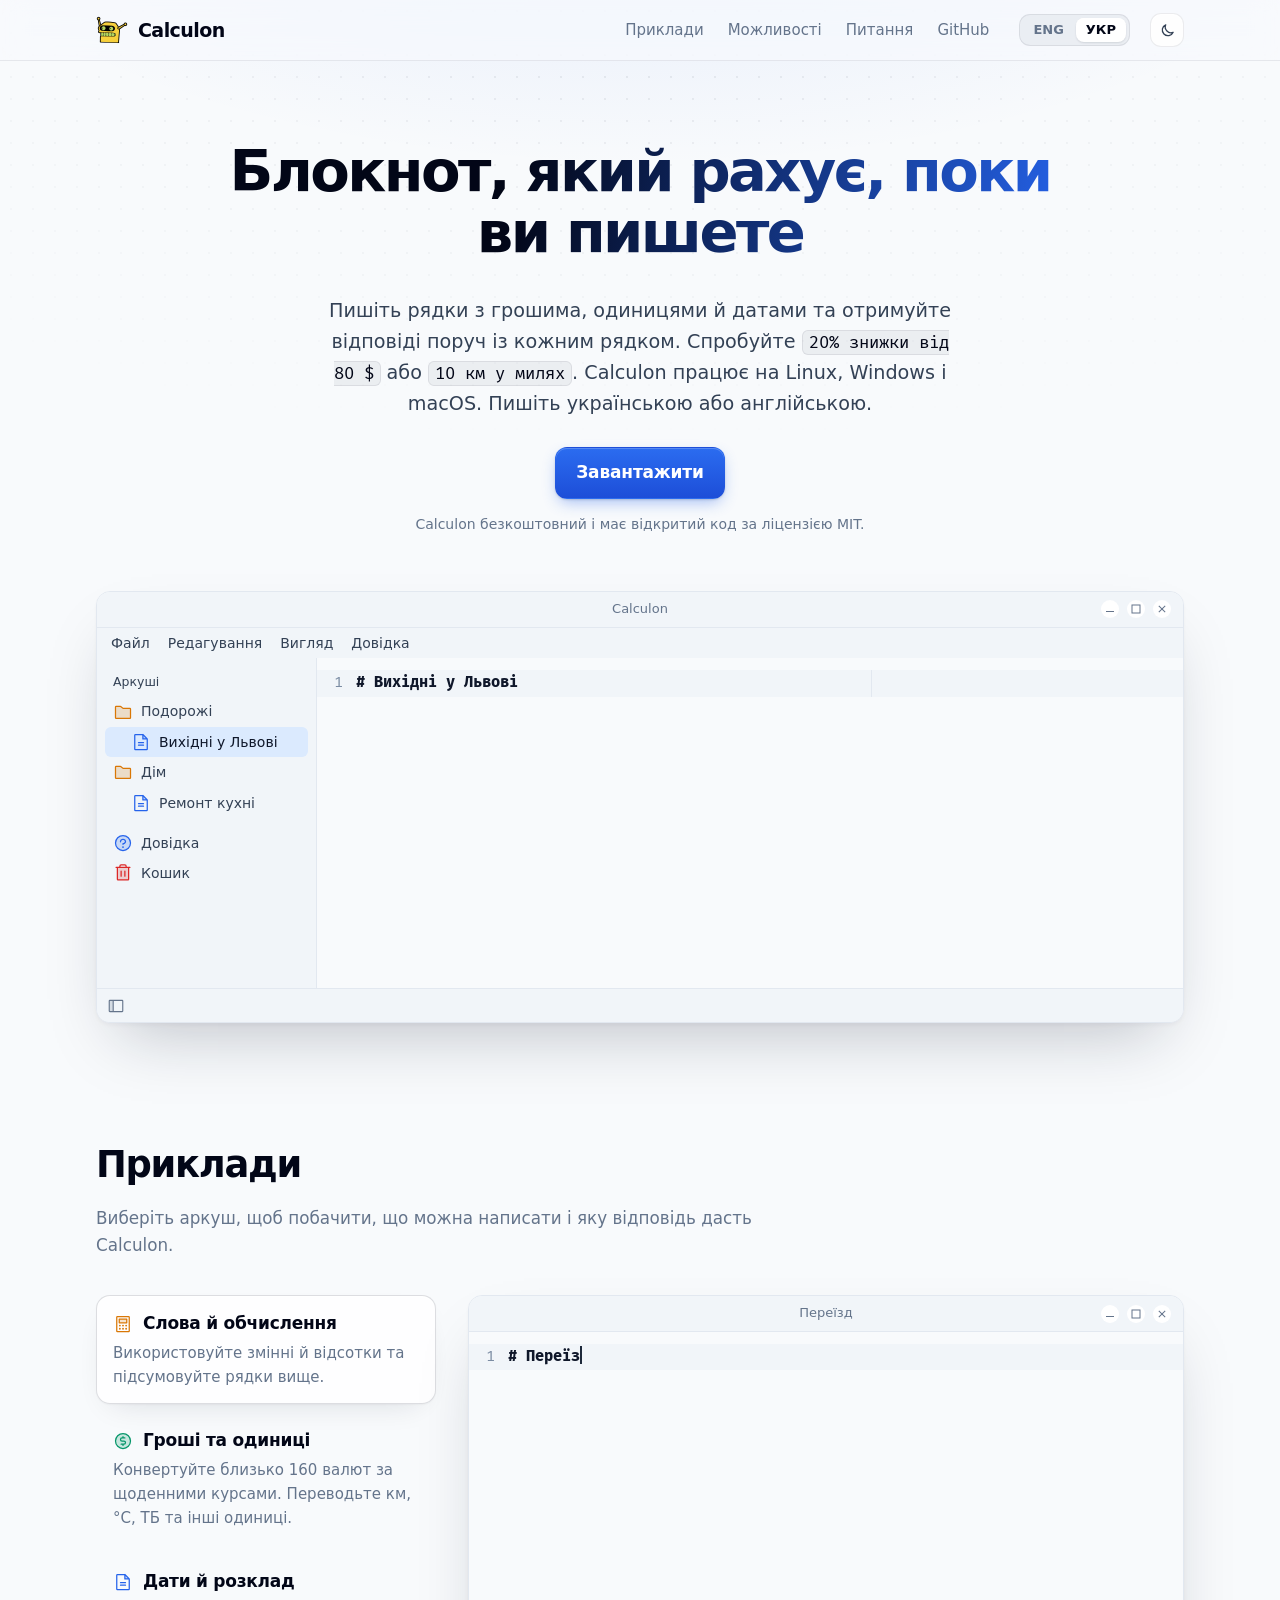
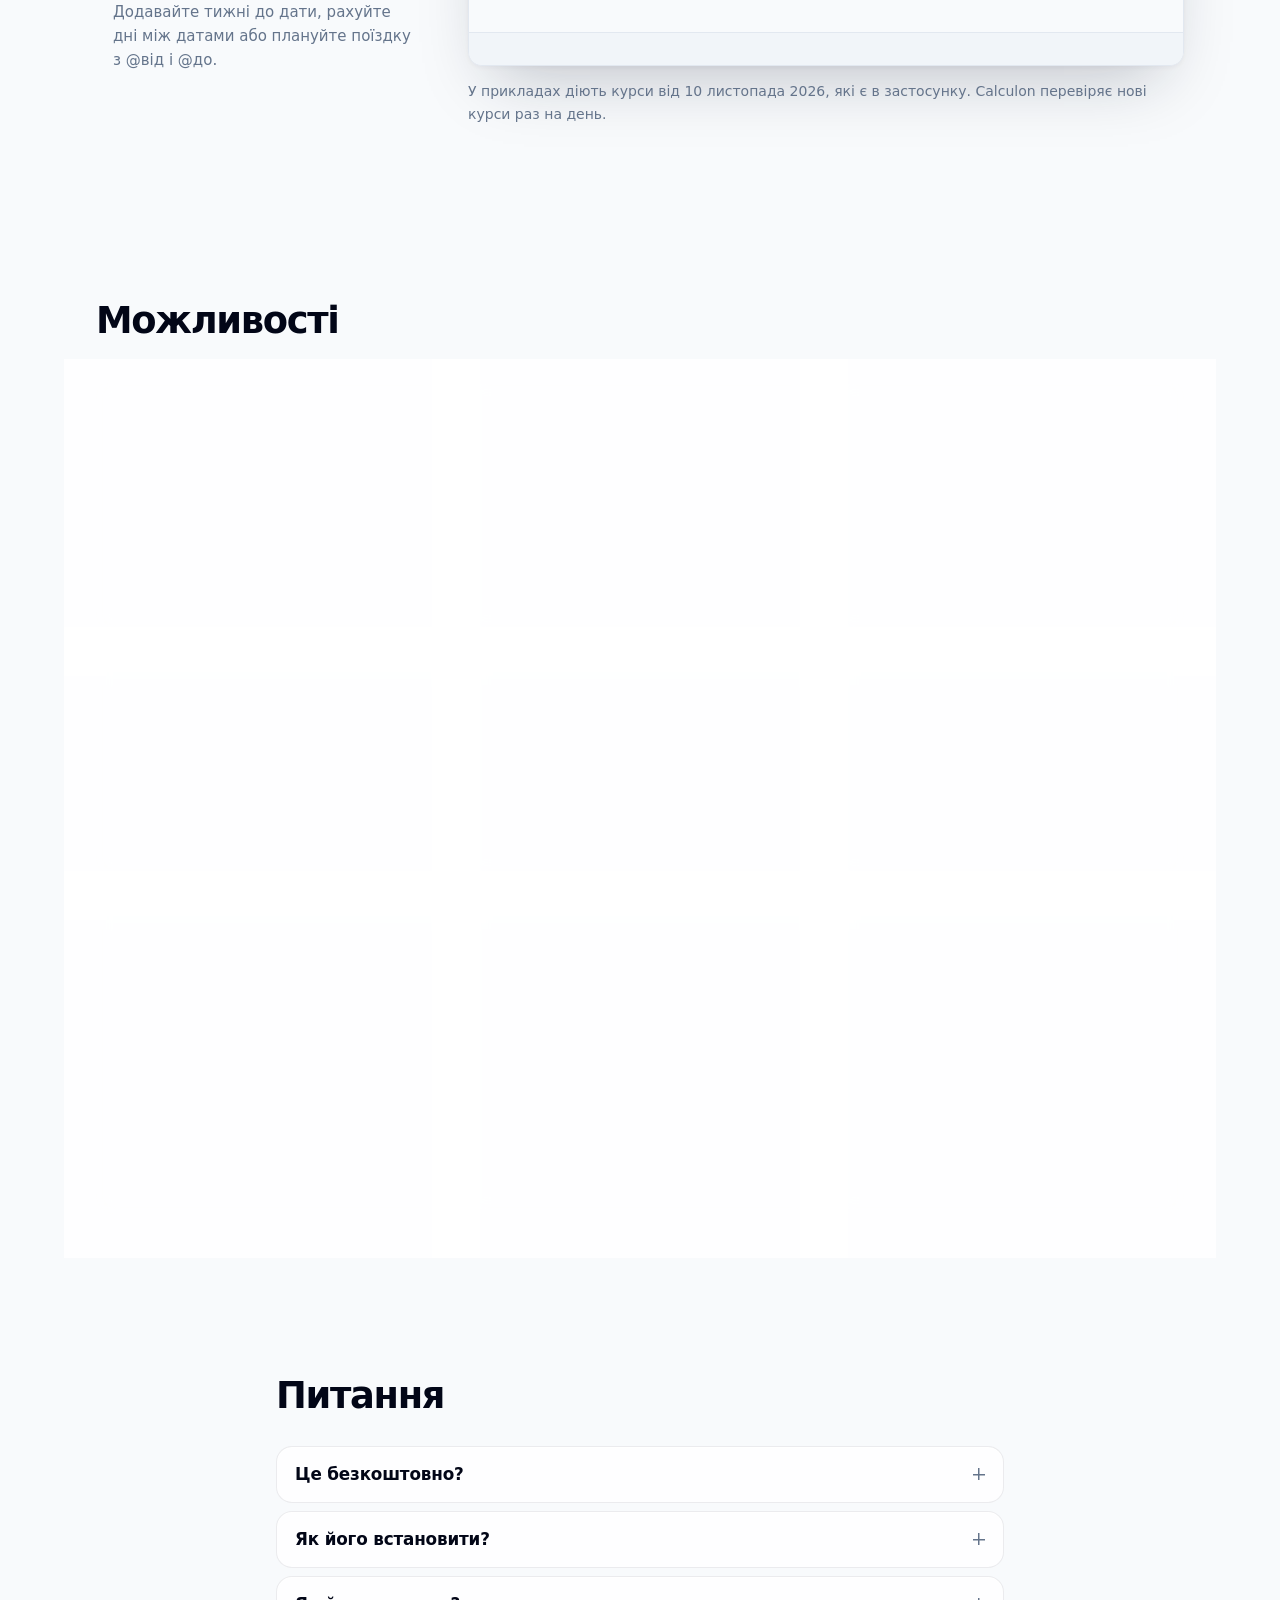
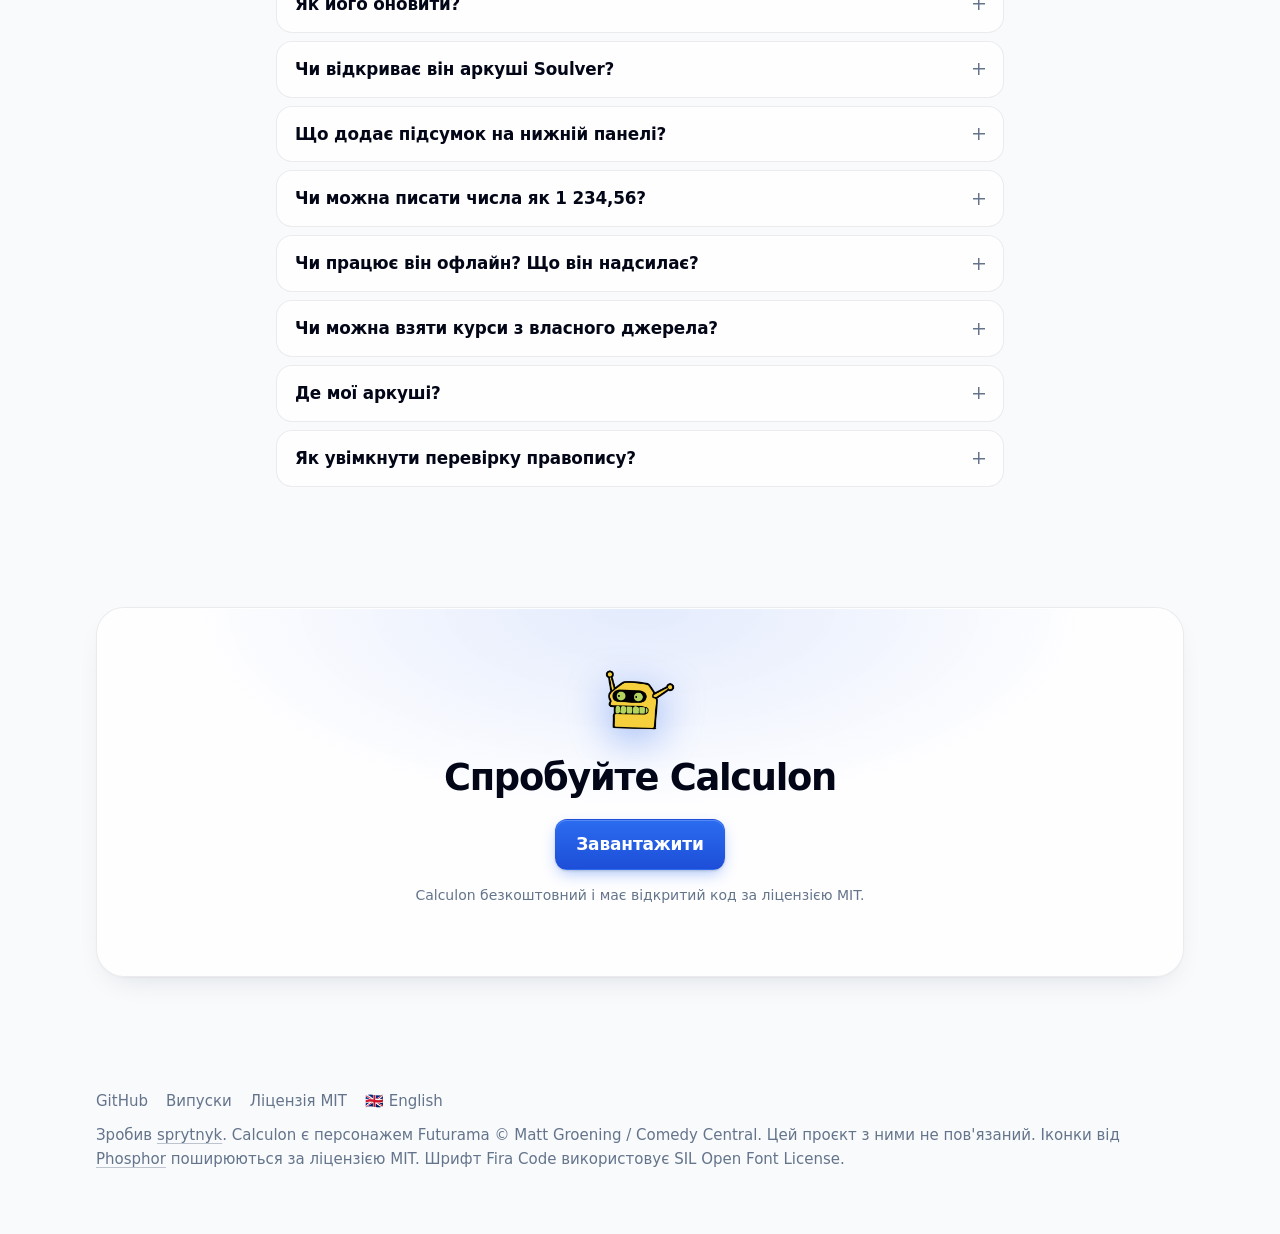
==== commit 1cd939a5: "fix(website): expand the language switcher labels Show ENG and УКР in the language switcher on both " ====
--- a/docs/uk/index.html
+++ b/docs/uk/index.html
@@ -68,8 +68,8 @@
           <a href="https://github.com/sprytnyk/calculon">GitHub</a>
         </nav>
         <div class="langs" aria-label="Мова">
-          <a href="../" data-lang="en" hreflang="en" lang="en" title="English">EN</a>
-          <span aria-current="page">УК</span>
+          <a href="../" data-lang="en" hreflang="en" lang="en" title="English">ENG</a>
+          <span aria-current="page">УКР</span>
         </div>
         <button type="button" class="theme-toggle" data-theme-toggle="site" hidden>
           <svg class="sun" viewBox="0 0 24 24" aria-hidden="true"><circle cx="12" cy="12" r="4" /><path d="M12 2v2M12 20v2M4.9 4.9l1.4 1.4M17.7 17.7l1.4 1.4M2 12h2M20 12h2M4.9 19.1l1.4-1.4M17.7 6.3l1.4-1.4" /></svg><svg class="moon" viewBox="0 0 24 24" aria-hidden="true"><path d="M20 14.5A8 8 0 0 1 9.5 4a8 8 0 1 0 10.5 10.5z" /></svg>
--- a/docs/assets/site.css
+++ b/docs/assets/site.css
@@ -238,7 +238,7 @@
   background: var(--segment);
   color: var(--strong);
 }
-/* EN | УК, as a pill switch */
+/* Language switch */
 .langs {
   display: flex;
   flex: none;
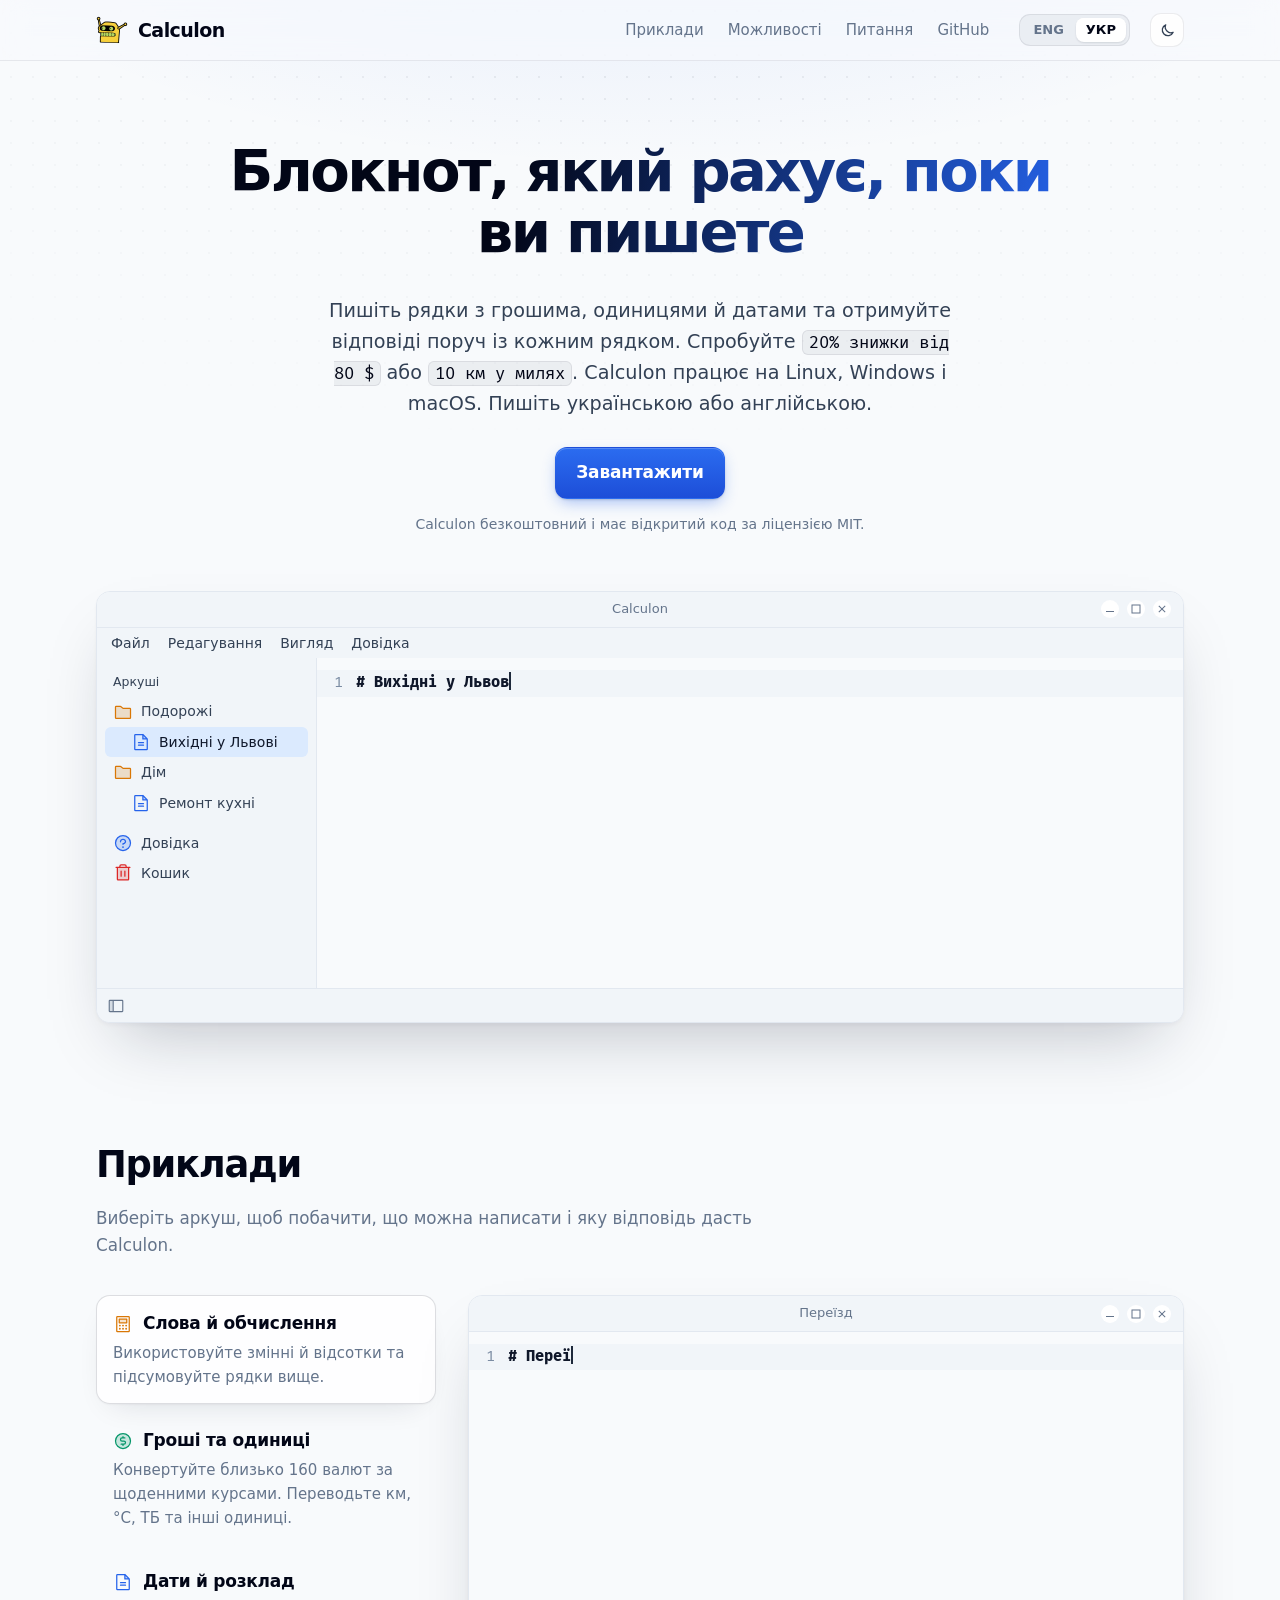
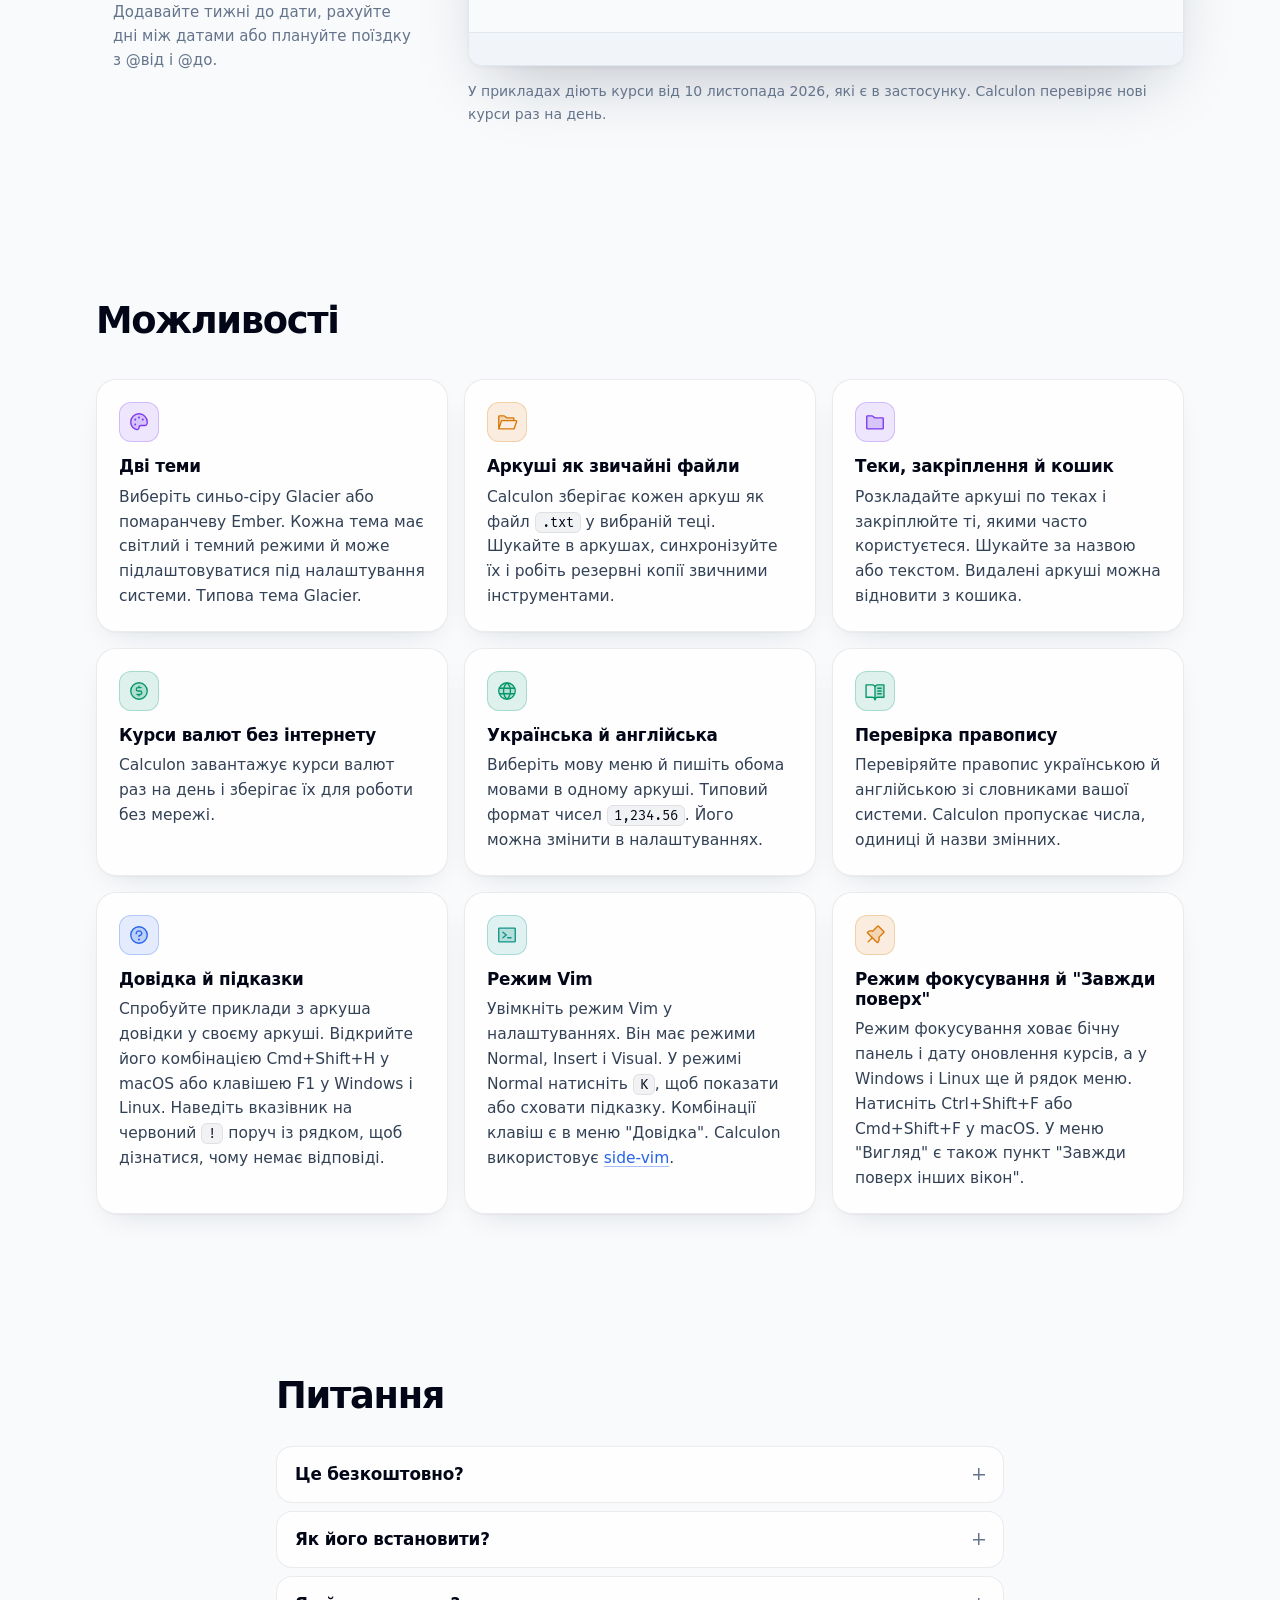
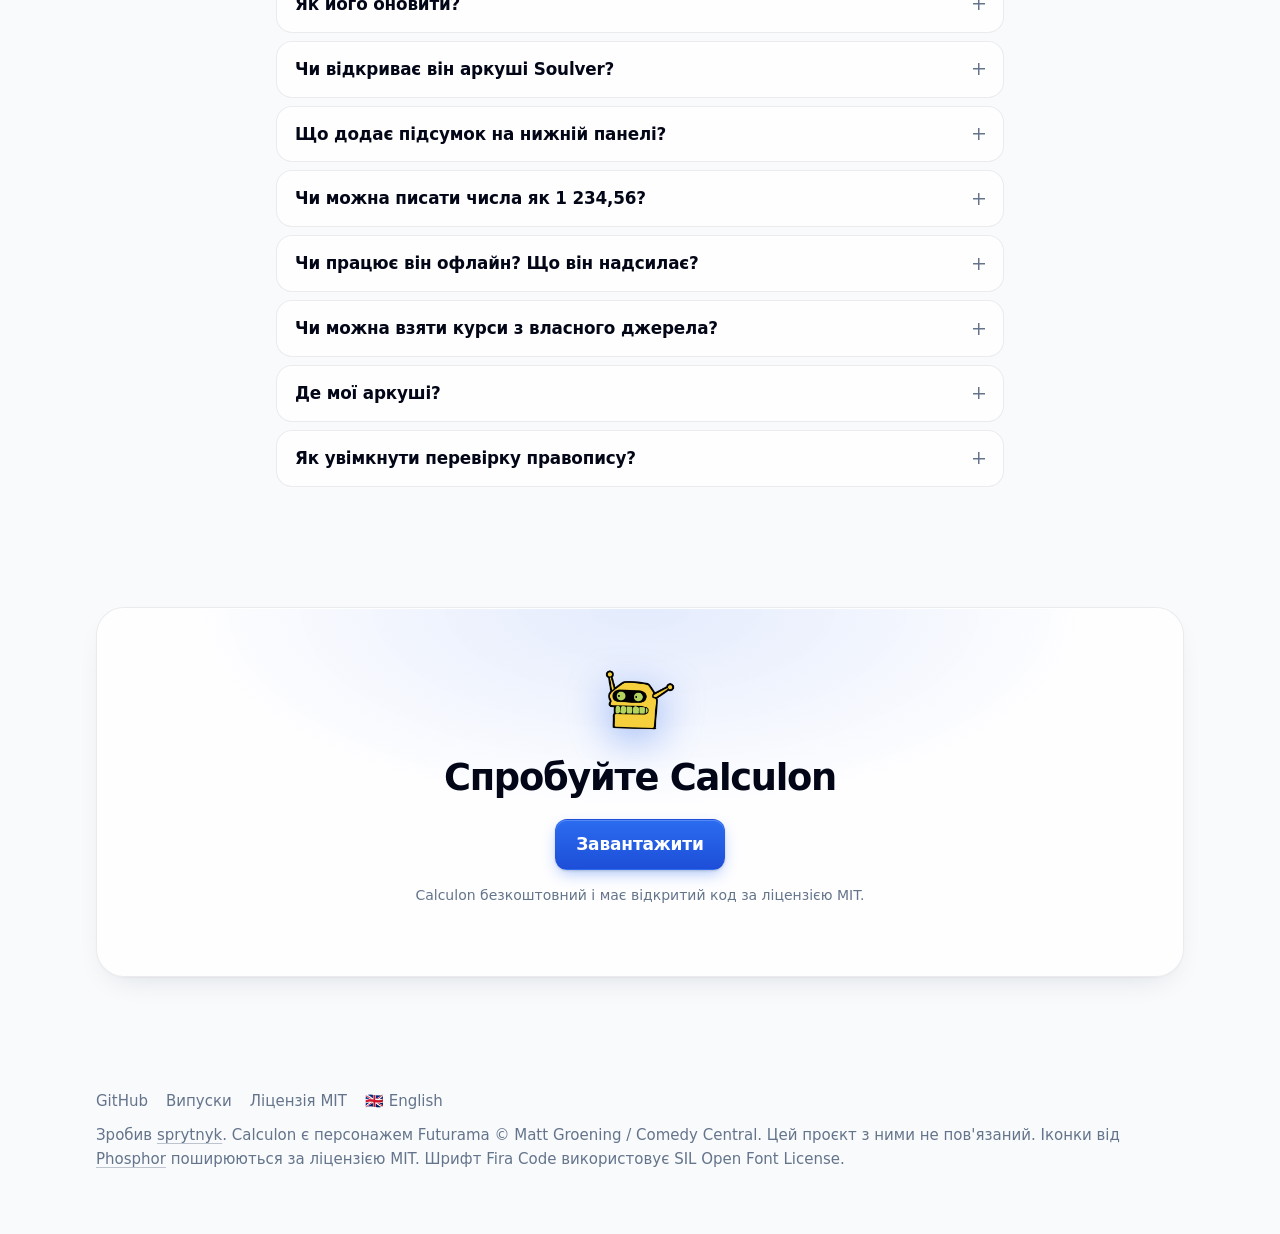
==== commit 81579c5a: "docs(spelling): explain english dictionary setup Describe Automatic and missing-dictionary behavior." ====
--- a/docs/uk/index.html
+++ b/docs/uk/index.html
@@ -367,17 +367,16 @@
               </p>
               <pre>sudo apt install libhunspell-1.7-0 hunspell-en-us hunspell-uk</pre>
               <p>
-                На macOS встановіть Hunspell через Homebrew і покладіть словники en_US та uk_UA у
-                <code>~/Library/Spelling</code>. Кроки є в
+                Для британського правопису в Debian чи Ubuntu встановіть
+                <code>hunspell-en-gb</code>. На macOS встановіть Hunspell через Homebrew і покладіть
+                словники у <code>~/Library/Spelling</code>. На Windows відкрийте "Мова та регіон"
+                у розділі "Час і мова". Додайте мову та встановіть базове введення. Кроки є в
                 <a href="https://github.com/sprytnyk/calculon#spell-check">README</a>.
-                На Windows Calculon використовує перевірку правопису самої Windows. Для
-                української додайте мову в Параметрах Windows, у розділі Час і мова &gt; Мова та
-                регіон.
               </p>
               <p>
                 Виберіть Перевіряти правопис у меню Вигляд.
                 Або натисніть Cmd+Option+S у macOS чи F7 у Windows і Linux.
-                Сторінка Правопис у налаштуваннях показує, які словники знайшов Calculon.
+                Словник англійського правопису можна вибрати в розділі "Правопис" у налаштуваннях.
               </p>
             </div>
           </details>
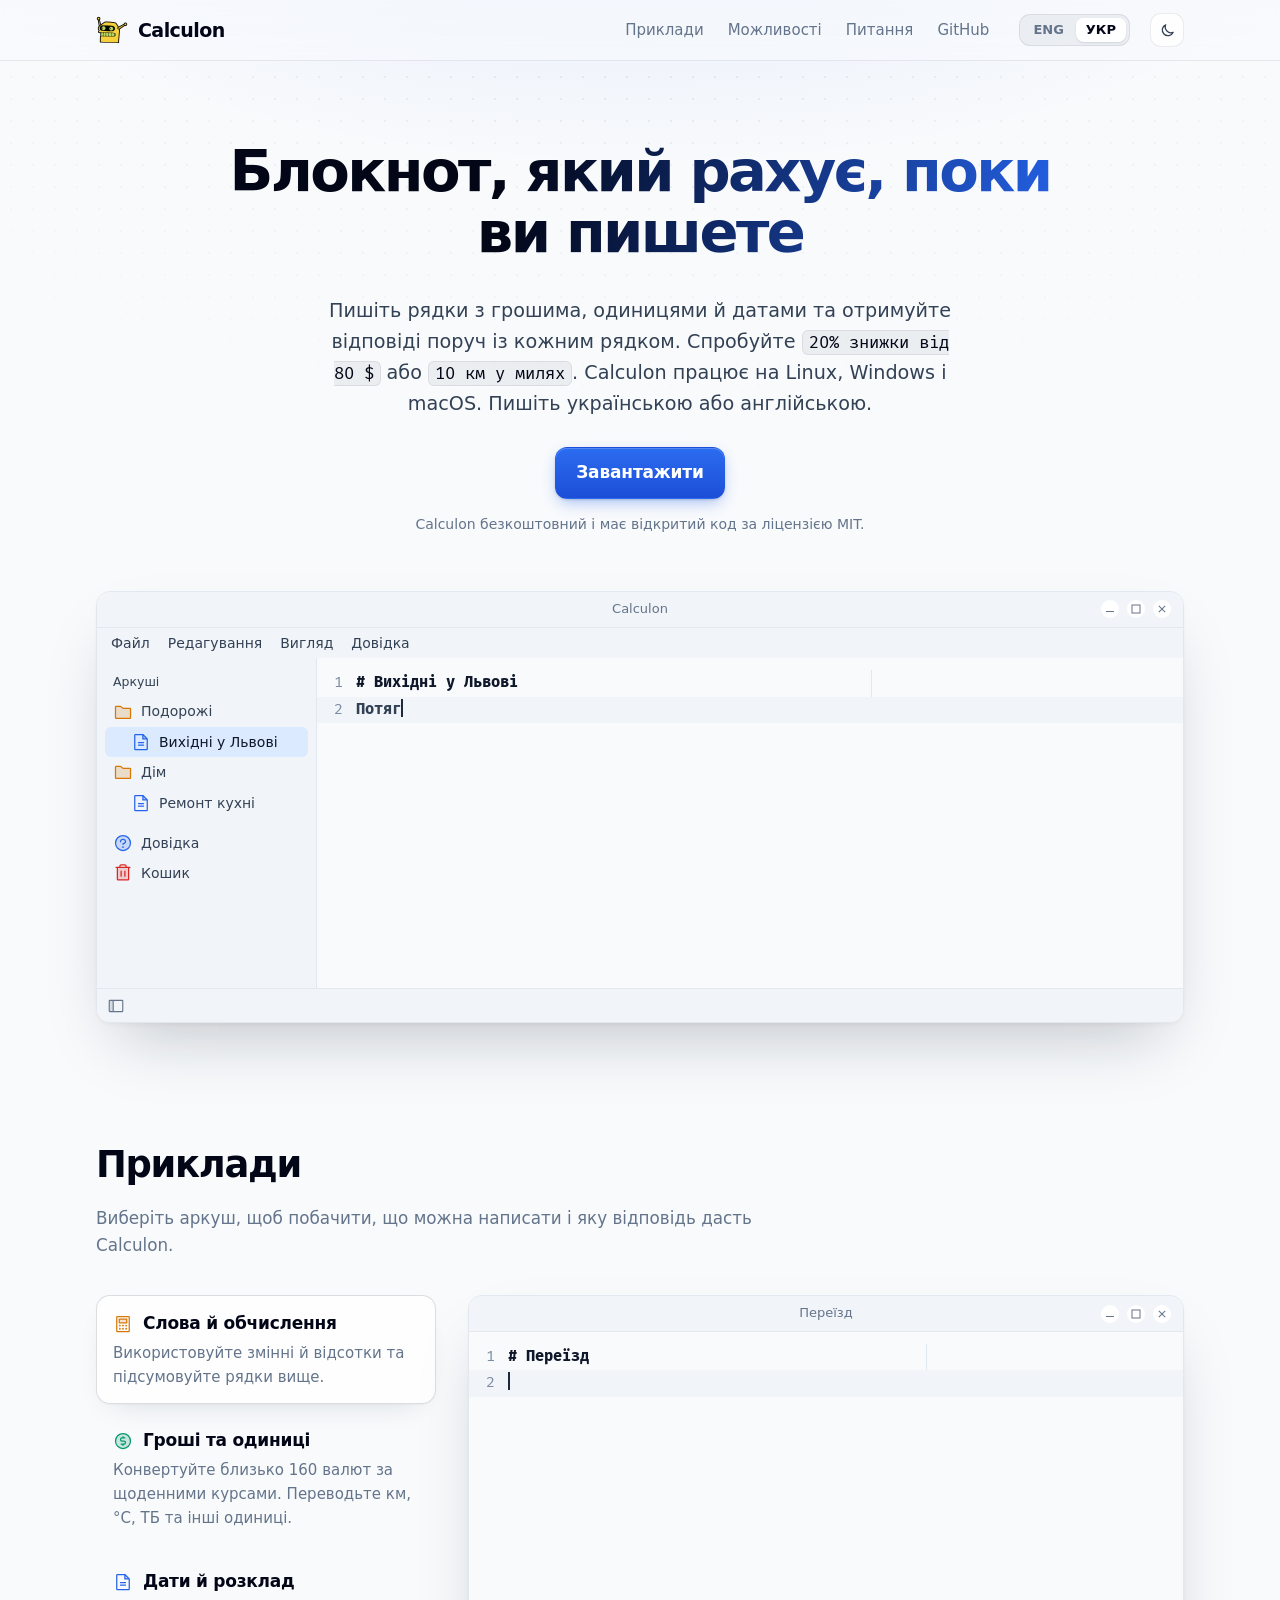
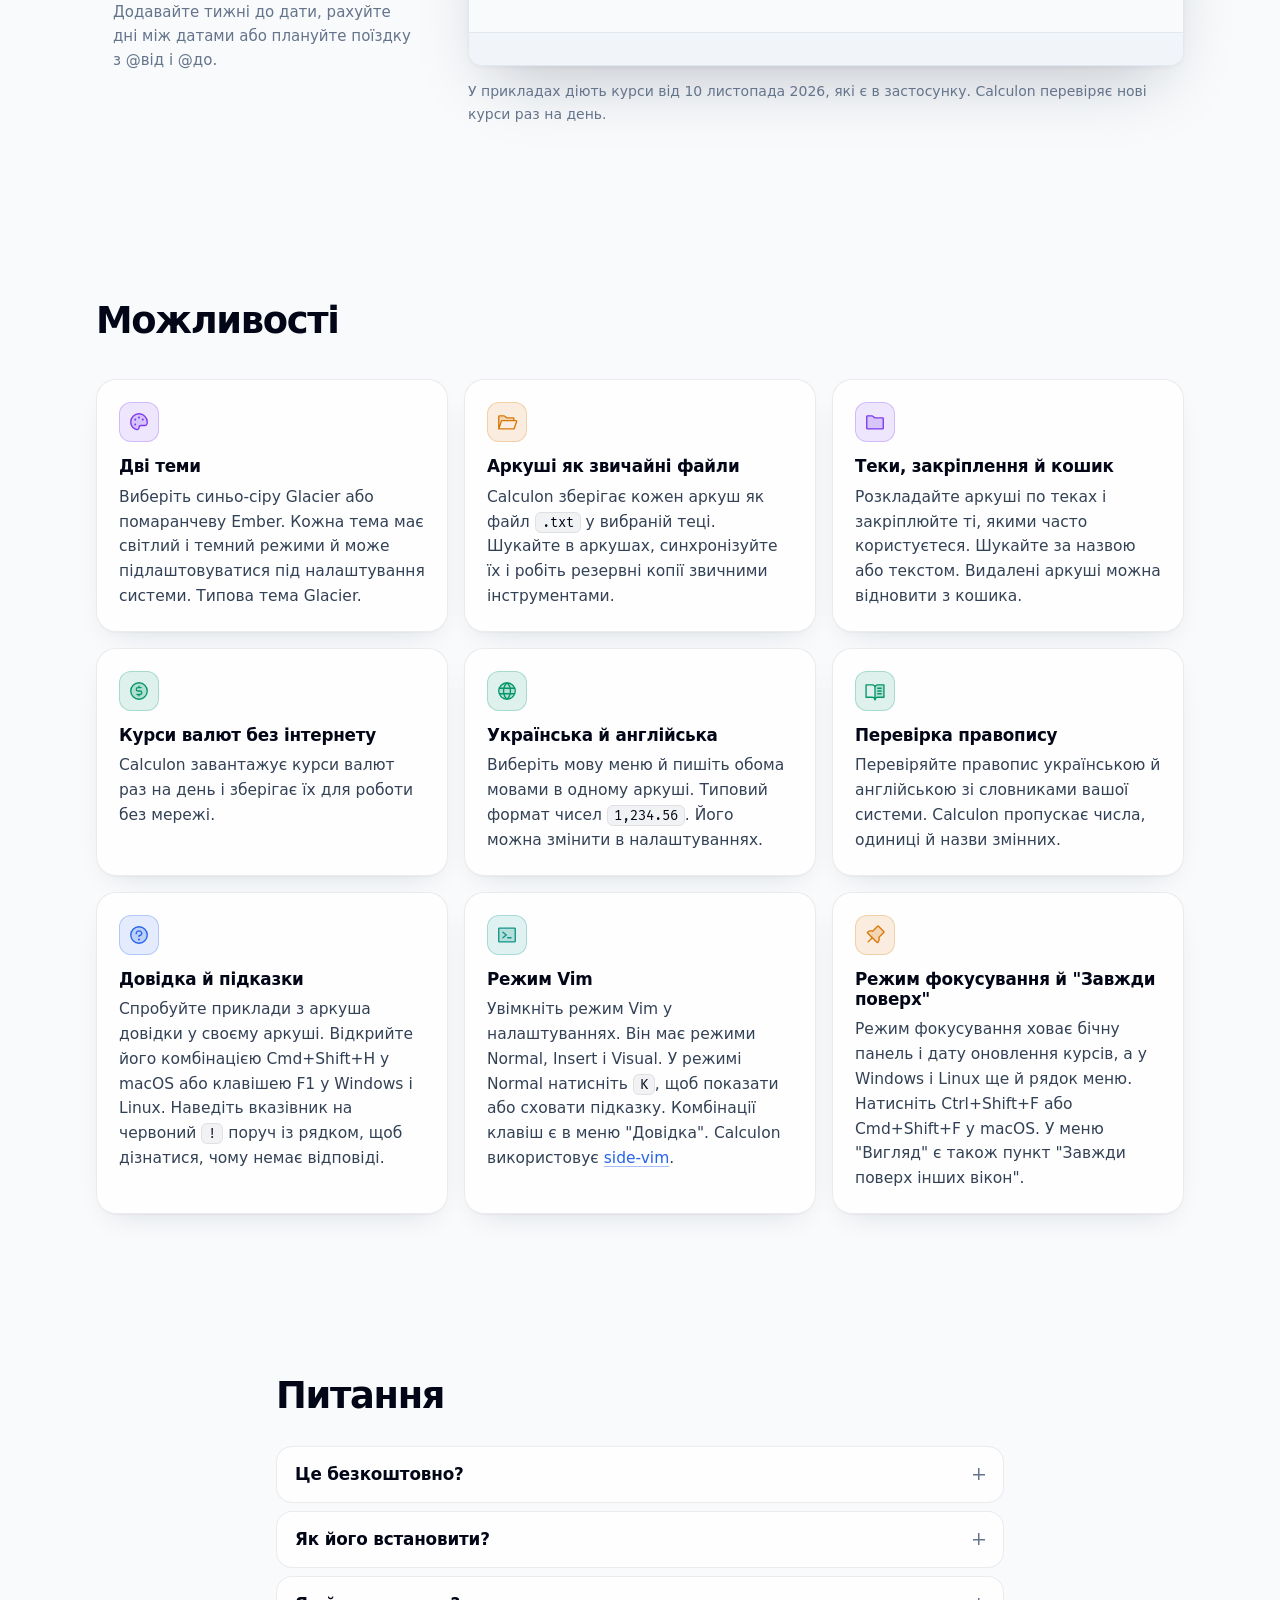
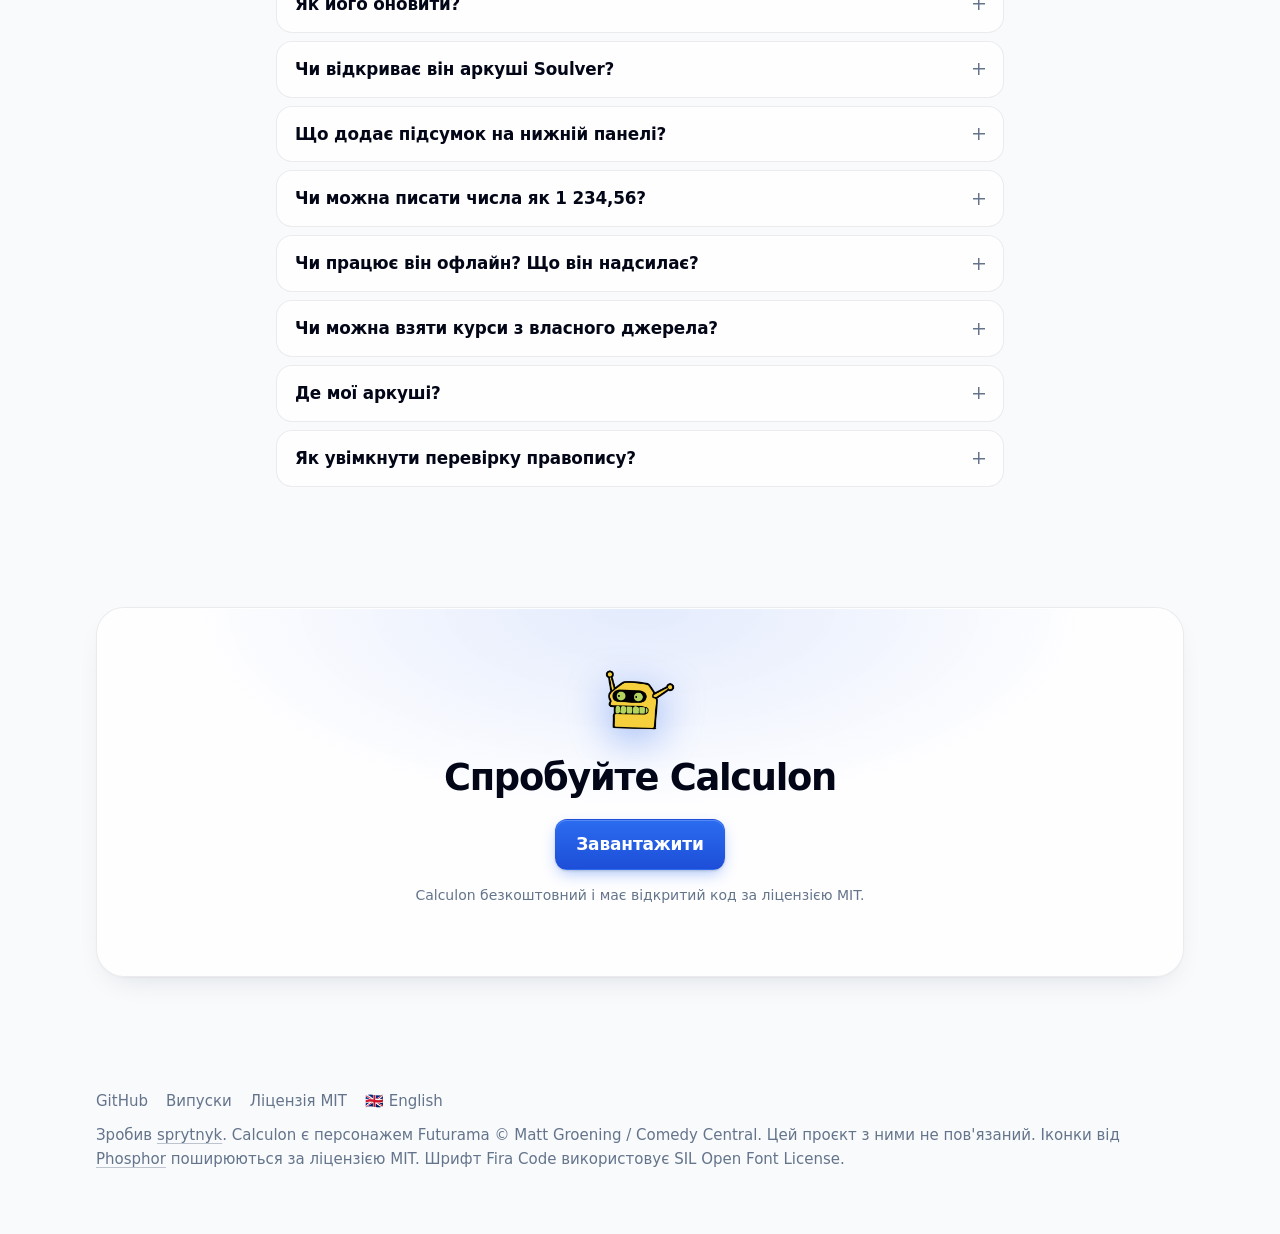
==== commit 040e5705: "build(release): ship linux and windows as directory builds Ship Python, Qt, and assets beside the ex" ====
--- a/docs/uk/index.html
+++ b/docs/uk/index.html
@@ -258,6 +258,7 @@
                 Завантажте архів для своєї системи з
                 <a href="https://github.com/sprytnyk/calculon/releases/latest">Releases</a> і розпакуйте його. На Linux запустіть
                 <code>./calculon</code>. На Windows запустіть <code>calculon.exe</code>.
+                Якщо в архіві є тека <code>_internal</code>, залиште її поруч із виконуваним файлом.
               </p>
               <p>
                 Збірка для Windows не має цифрового підпису, тому SmartScreen може попросити
